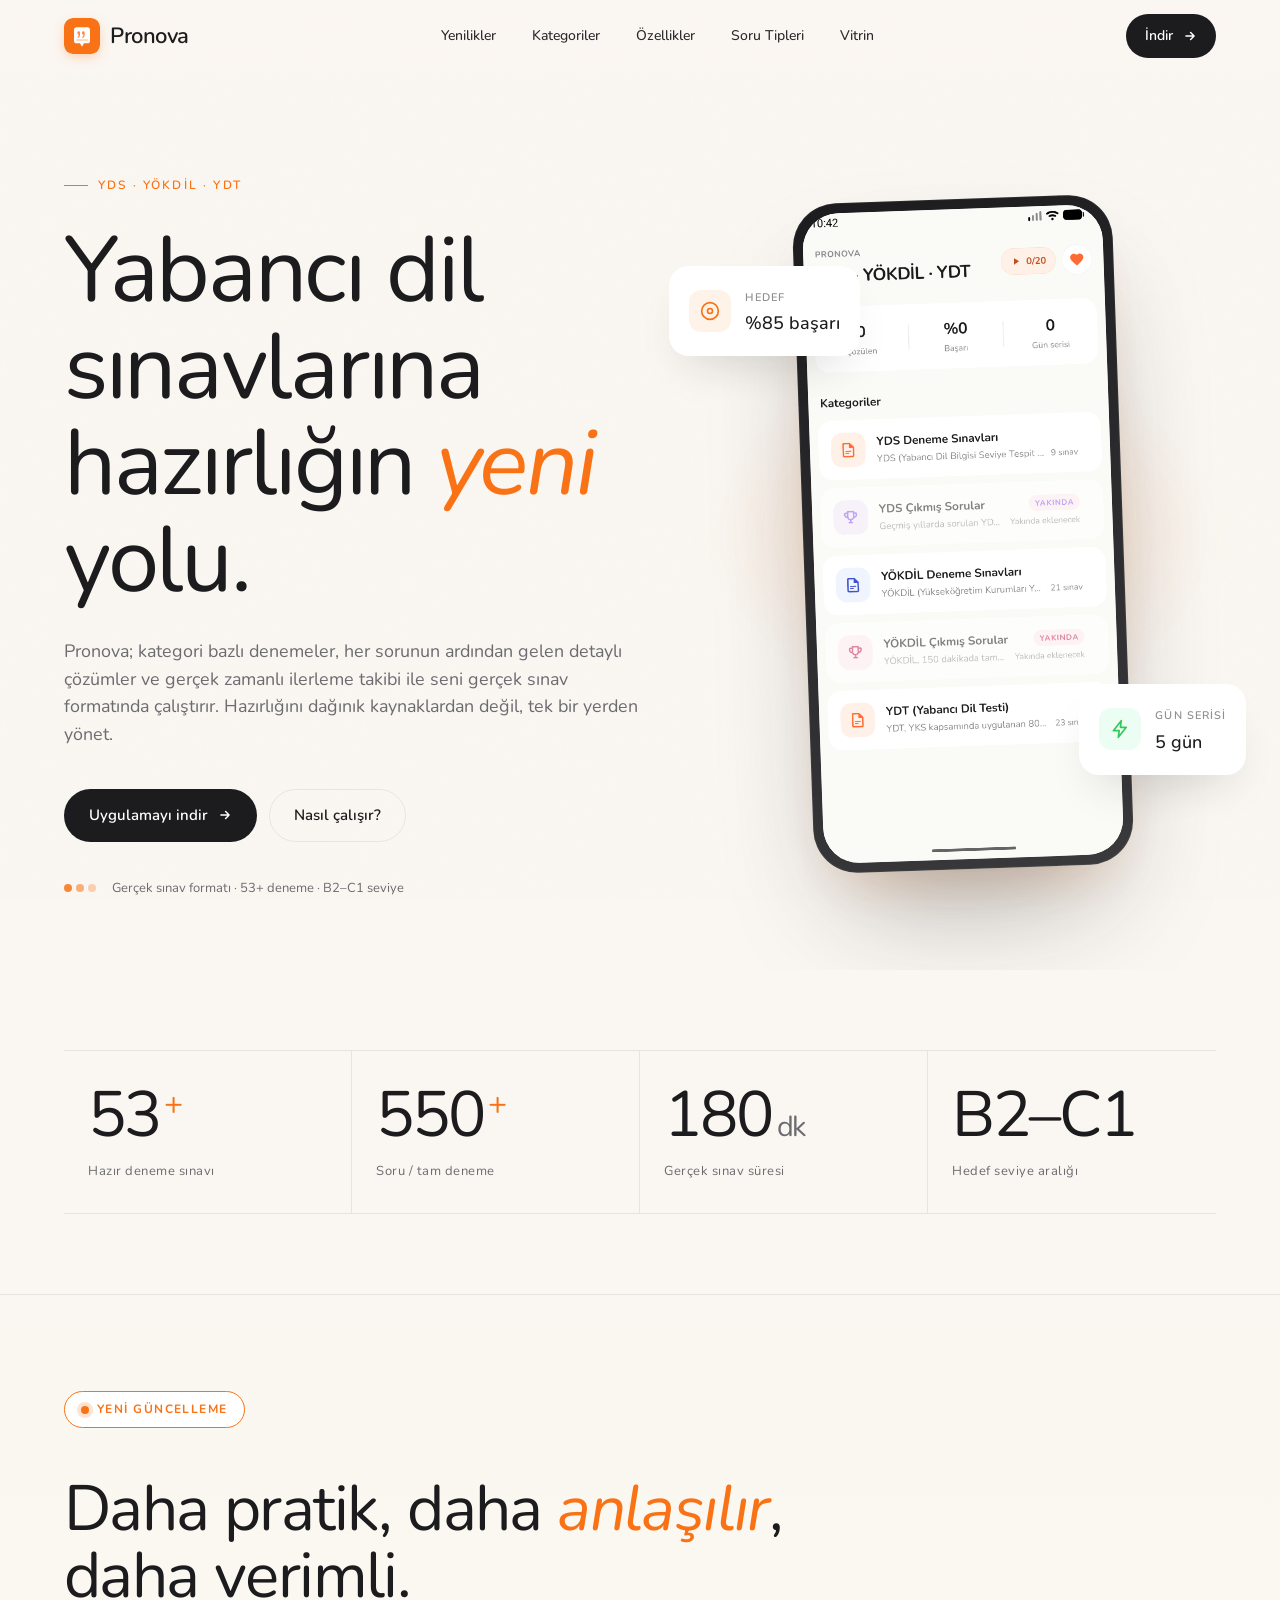
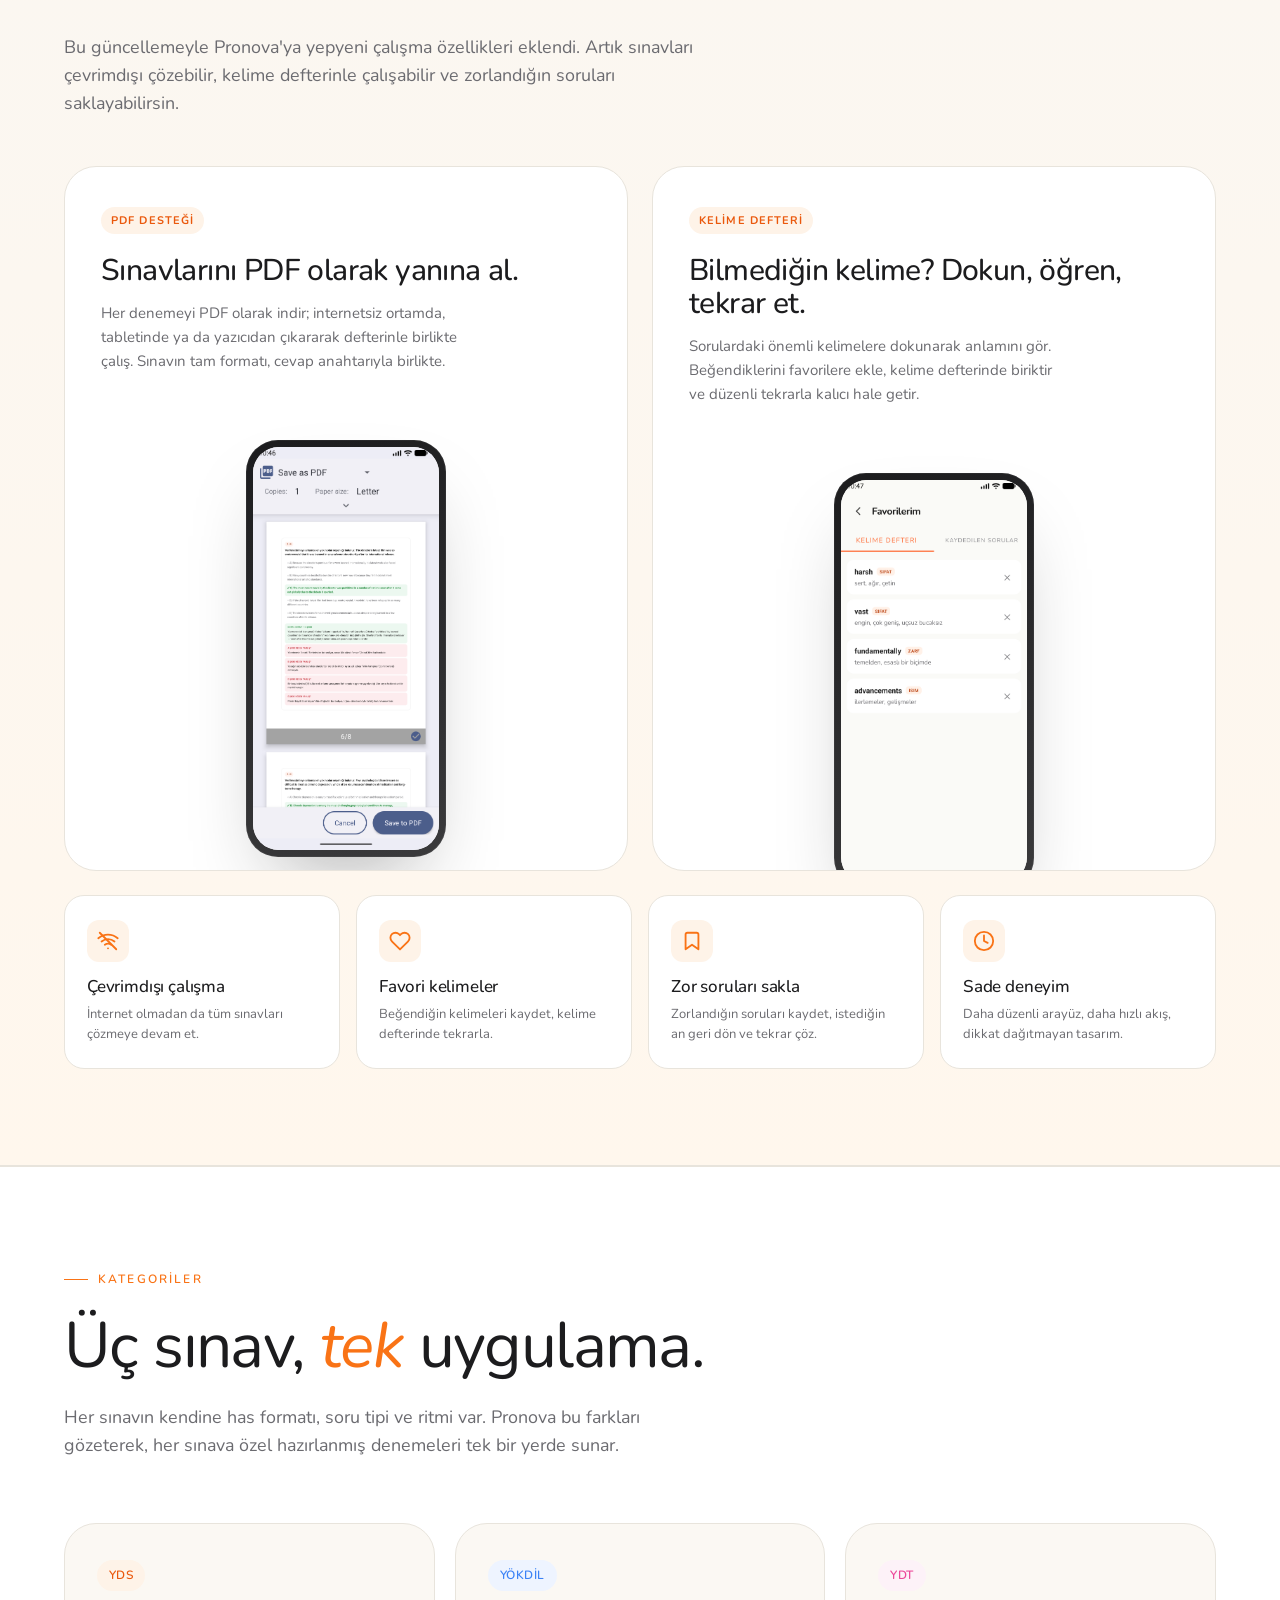
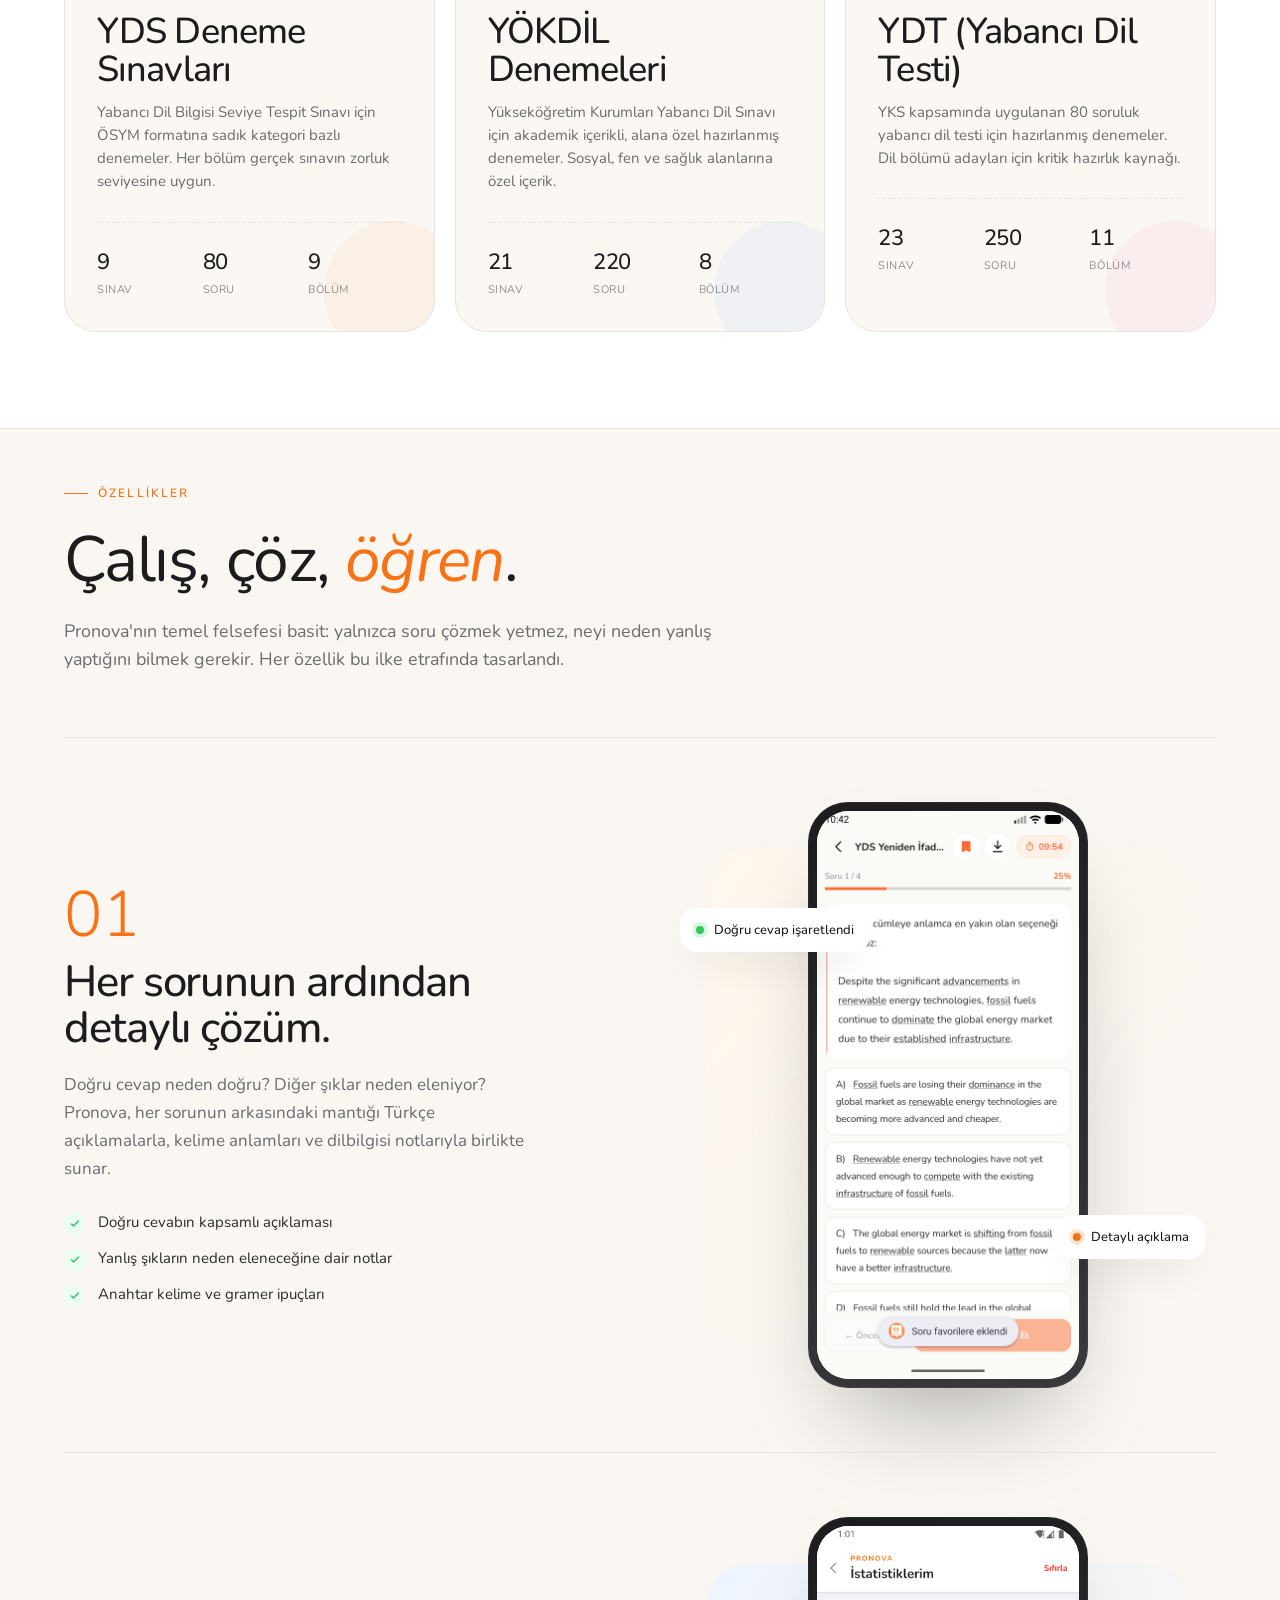
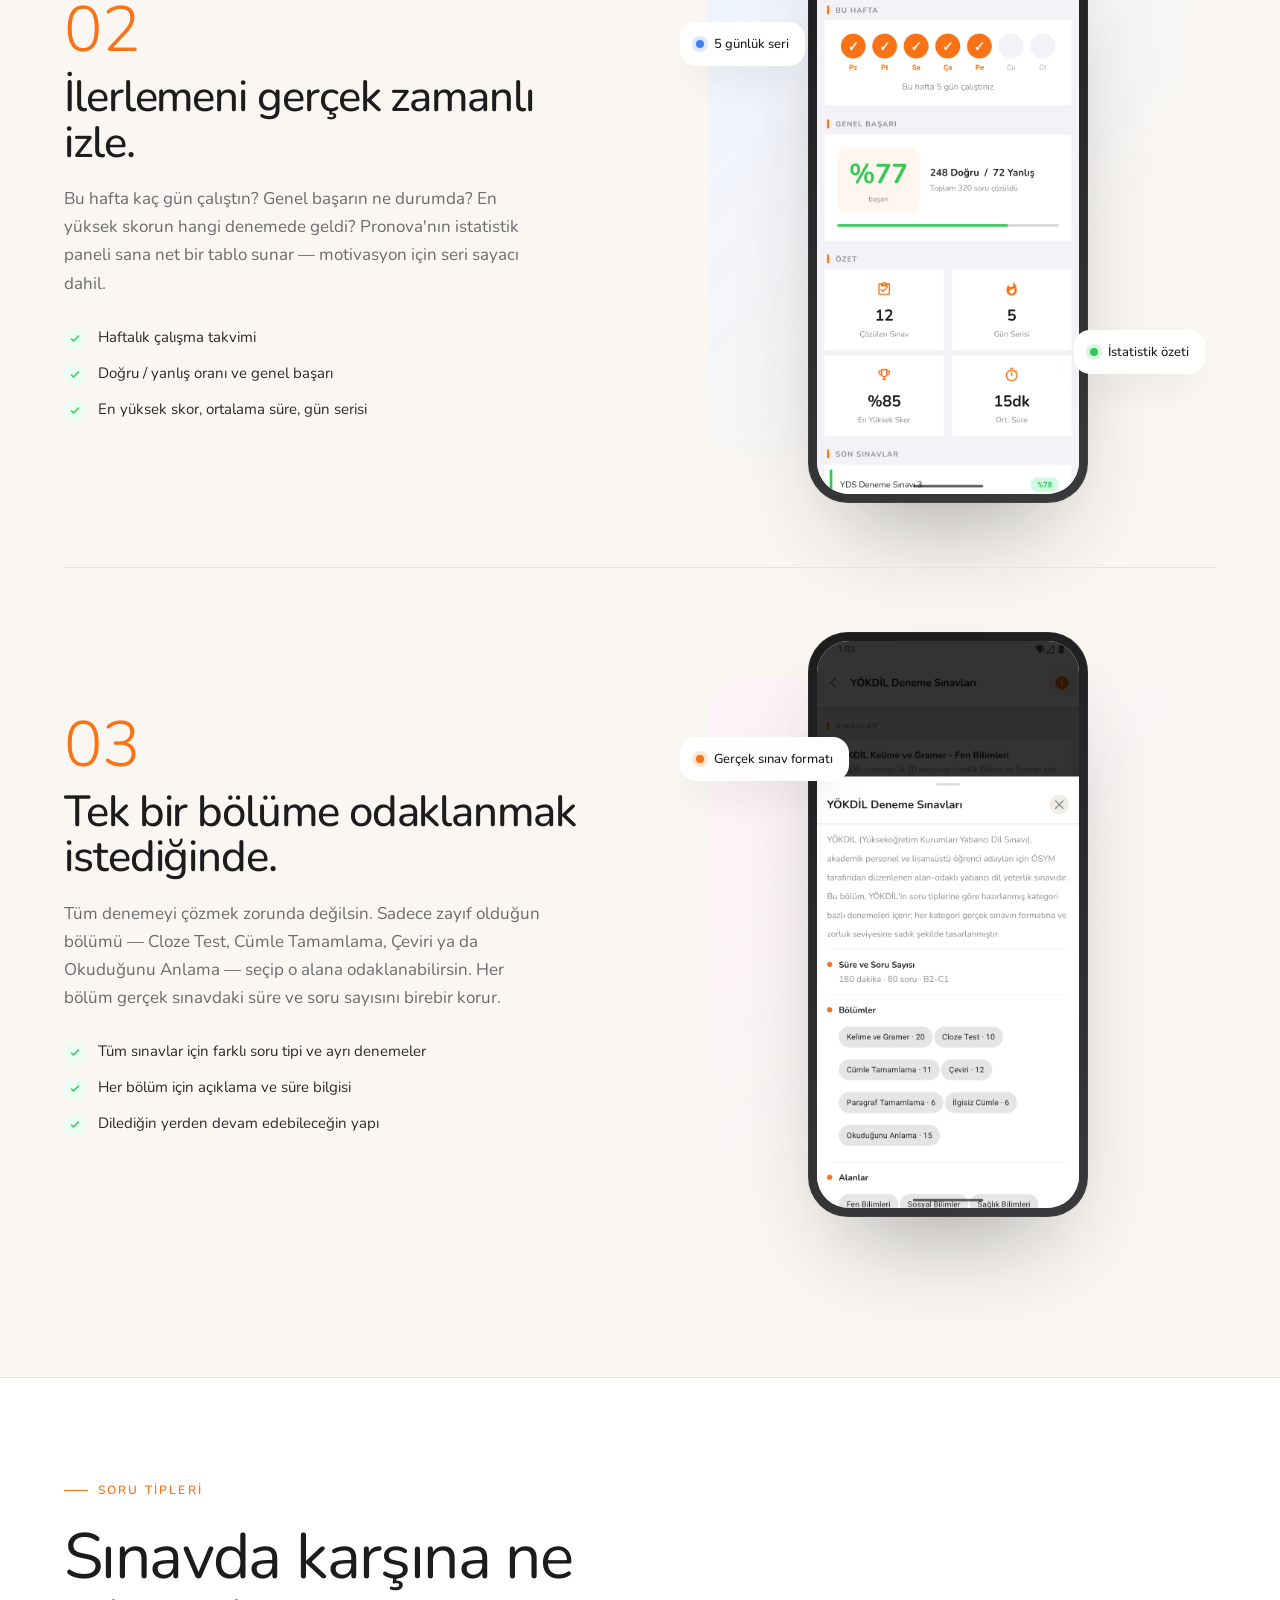
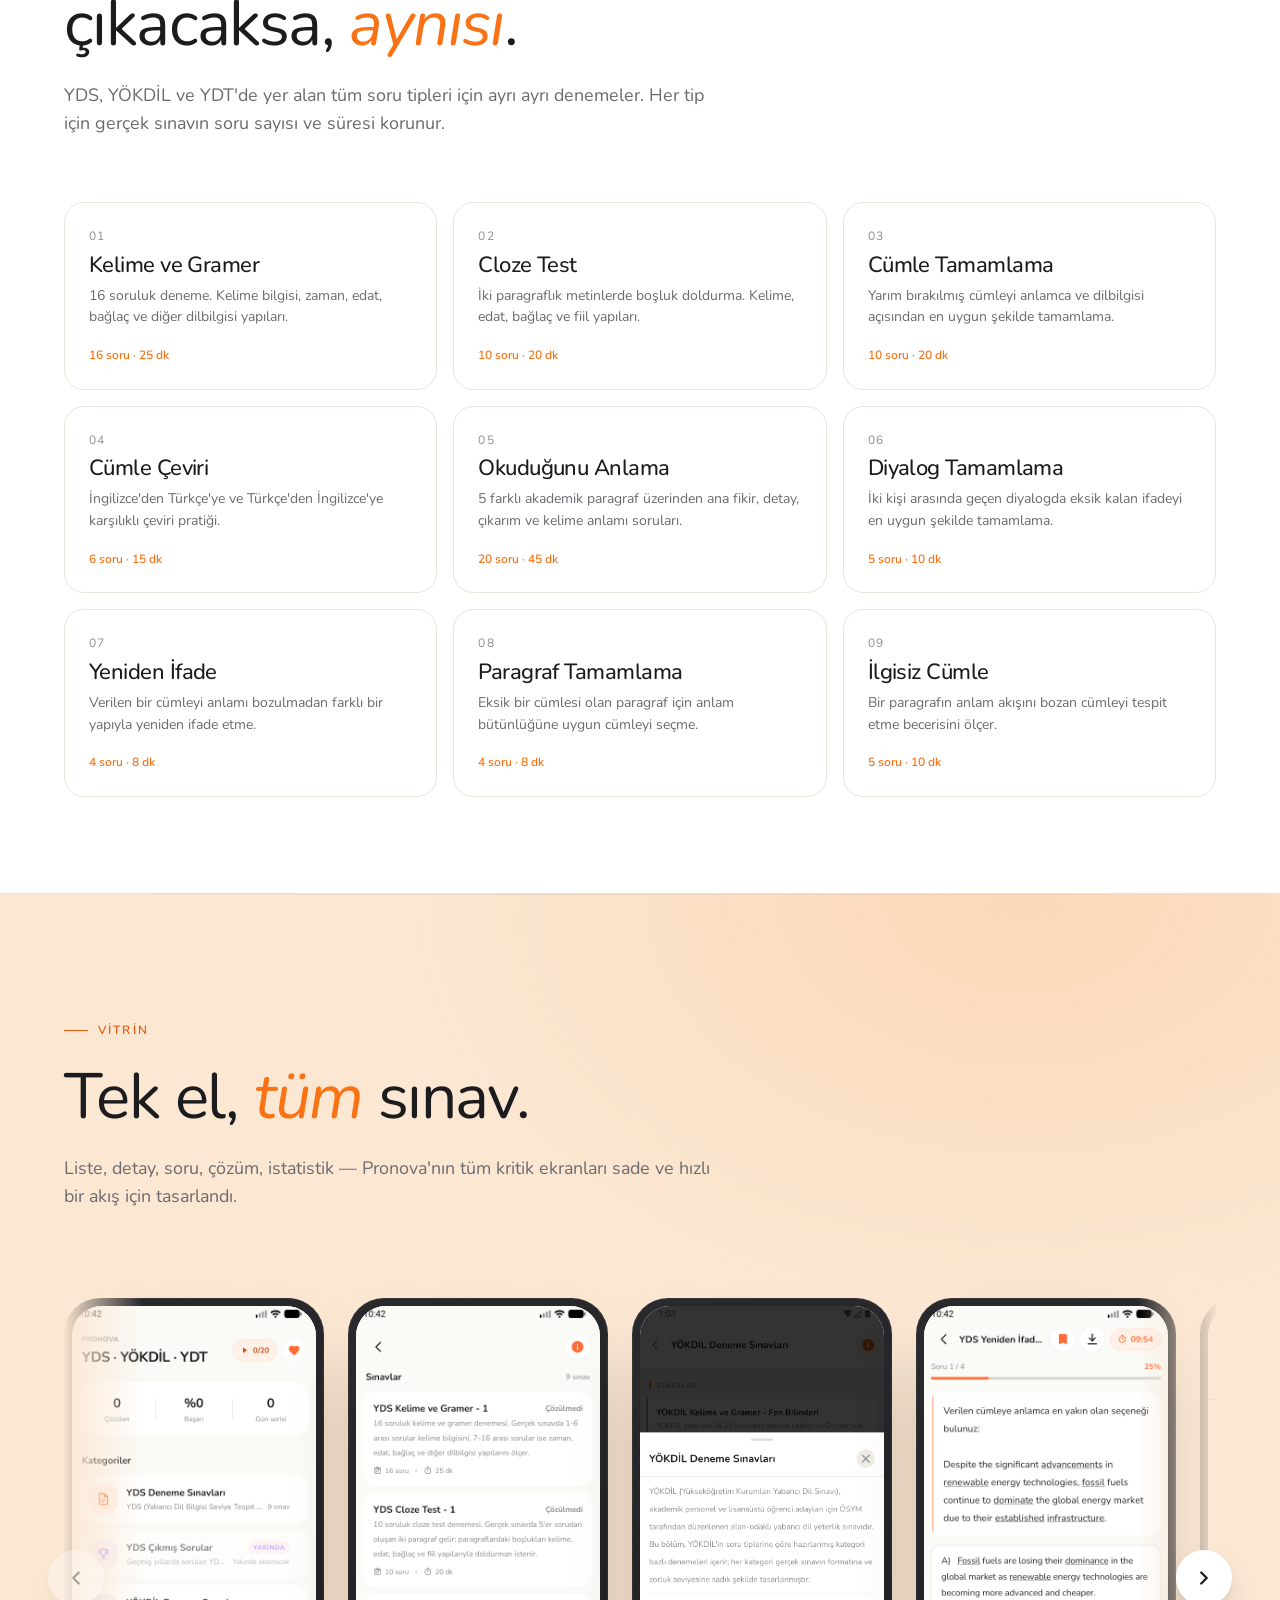
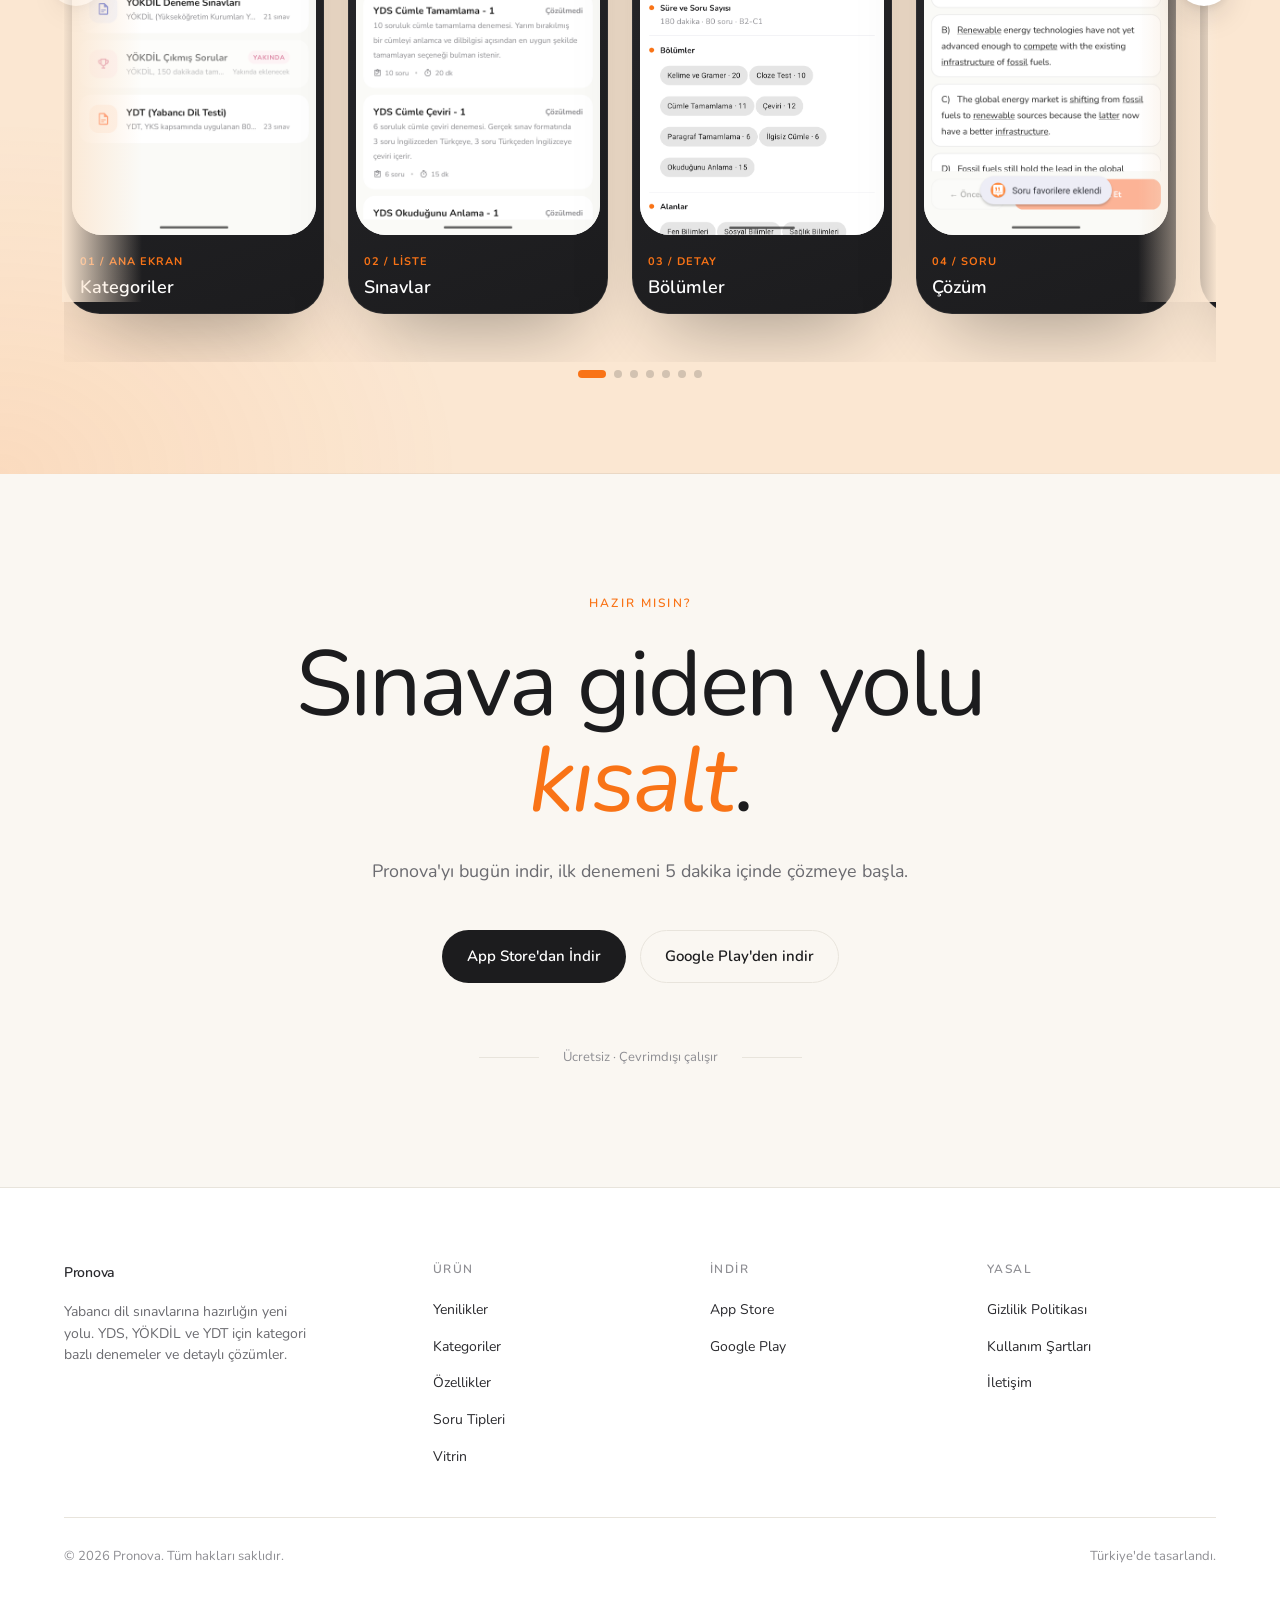
==== index.html @ 8aaeb103 "Update index.html" ====
<!DOCTYPE html>
<html lang="tr">
<head>
  <meta charset="UTF-8" />
  <meta name="viewport" content="width=device-width, initial-scale=1.0" />
  <title>Pronova — YDS, YÖKDİL ve YDT için yeni nesil hazırlık</title>
  <meta name="description" content="YDS, YÖKDİL ve YDT için kategori bazlı denemeler, detaylı çözümler ve gerçek zamanlı ilerleme takibi. Yabancı dil sınavlarında zirveye taşıyan yol arkadaşın." />
  <meta name="theme-color" content="#F97316" />

  <link rel="preconnect" href="https://fonts.googleapis.com" />
  <link rel="preconnect" href="https://fonts.gstatic.com" crossorigin />
  <link href="https://fonts.googleapis.com/css2?family=Nunito:wght@400;500;600;700;800;900&display=swap" rel="stylesheet"/>

  <style>
    :root {
      --primary: #F97316;
      --primary-dark: #EA580C;
      --primary-light: #FB923C;
      --accent-light: #FFF7ED;
      --accent-soft: #FEF3E8;

      --bg: #FAF7F2;
      --bg-2: #F2F2F7;
      --surface: #FFFFFF;
      --surface-soft: #FBF8F3;
      --ink: #1C1C1E;
      --ink-2: #2A2A2E;
      --muted: #6B6B70;
      --muted-2: #8E8E93;
      --hairline: #E8E4DC;

      --success: #34C759;
      --success-soft: #ECFDF3;
      --blue: #3B82F6;
      --blue-soft: #EEF4FF;
      --pink: #EC4899;
      --pink-soft: #FDF2F8;
      --purple: #8B5CF6;

      /* Showcase section warm peach */
      --showcase-bg: #FBE7D2;
      --showcase-bg-2: #F8D9B8;

      --font-display: 'Nunito', serif;
      --font-body: 'Nunito', system-ui, -apple-system, sans-serif;
      --font-mono: 'Nunito', ui-monospace, monospace;

      --max: 1200px;
      --radius-sm: 12px;
      --radius: 20px;
      --radius-lg: 32px;
      --radius-xl: 44px;
    }

    *, *::before, *::after { box-sizing: border-box; }

    html { scroll-behavior: smooth; -webkit-font-smoothing: antialiased; -moz-osx-font-smoothing: grayscale; }

    body {
      margin: 0;
      font-family: var(--font-body);
      color: var(--ink);
      background: var(--bg);
      font-size: 16px;
      line-height: 1.55;
      overflow-x: hidden;
    }

    body::before {
      content: "";
      position: fixed; inset: 0;
      pointer-events: none;
      z-index: 1;
      opacity: 0.4;
      mix-blend-mode: multiply;
      background-image: url("data:image/svg+xml;utf8,<svg xmlns='http://www.w3.org/2000/svg' width='180' height='180'><filter id='n'><feTurbulence type='fractalNoise' baseFrequency='0.9' numOctaves='2' stitchTiles='stitch'/><feColorMatrix values='0 0 0 0 0.6  0 0 0 0 0.55  0 0 0 0 0.5  0 0 0 0.06 0'/></filter><rect width='100%' height='100%' filter='url(%23n)'/></svg>");
    }

    img { max-width: 100%; display: block; }
    a { color: inherit; text-decoration: none; }
    button { font: inherit; cursor: pointer; border: none; background: none; }

    .container {
      width: 100%;
      max-width: var(--max);
      margin: 0 auto;
      padding: 0 24px;
      position: relative;
      z-index: 2;
    }

    h1, h2, h3, h4 {
      font-family: var(--font-display);
      font-weight: 500;
      letter-spacing: -0.025em;
      line-height: 1.05;
      margin: 0;
      color: var(--ink);
      font-variation-settings: "opsz" 144, "SOFT" 50;
    }
    .display-1 {
      font-size: clamp(44px, 7.2vw, 96px);
      font-weight: 400;
    }
    .display-2 {
      font-size: clamp(36px, 5vw, 64px);
      font-weight: 400;
    }
    .display-3 {
      font-size: clamp(28px, 3.4vw, 44px);
      font-weight: 500;
    }
    .italic { font-style: italic; font-weight: 400; }
    .ink-orange { color: var(--primary); }

    .eyebrow {
      font-family: var(--font-body);
      font-size: 12px;
      font-weight: 600;
      letter-spacing: 0.18em;
      text-transform: uppercase;
      color: var(--primary);
      display: inline-flex;
      align-items: center;
      gap: 10px;
    }
    .eyebrow::before {
      content: "";
      width: 24px; height: 1px;
      background: currentColor;
    }
    .eyebrow.no-line::before { display: none; }

    .lead {
      font-size: clamp(17px, 1.4vw, 20px);
      color: var(--muted);
      line-height: 1.55;
      max-width: 60ch;
    }

    .btn {
      display: inline-flex;
      align-items: center;
      gap: 10px;
      padding: 14px 24px;
      border-radius: 999px;
      font-weight: 600;
      font-size: 15px;
      transition: all 0.25s ease;
      border: 1px solid transparent;
      white-space: nowrap;
    }
    .btn-primary {
      background: var(--ink);
      color: #fff;
    }
    .btn-primary:hover {
      background: var(--primary);
      transform: translateY(-2px);
      box-shadow: 0 12px 28px -10px rgba(249,115,22,0.55);
    }
    .btn-secondary {
      background: transparent;
      color: var(--ink);
      border-color: var(--hairline);
    }
    .btn-secondary:hover {
      background: var(--surface);
      border-color: var(--ink);
    }
    .btn-arrow {
      transition: transform 0.25s ease;
    }
    .btn:hover .btn-arrow { transform: translateX(4px); }

    .nav {
      position: sticky;
      top: 0;
      z-index: 50;
      backdrop-filter: saturate(180%) blur(14px);
      -webkit-backdrop-filter: saturate(180%) blur(14px);
      background: rgba(250, 247, 242, 0.78);
      border-bottom: 1px solid transparent;
      transition: border-color 0.3s ease, background 0.3s ease;
    }
    .nav.scrolled {
      border-bottom-color: var(--hairline);
      background: rgba(250, 247, 242, 0.92);
    }
    .nav-inner {
      display: flex;
      align-items: center;
      justify-content: space-between;
      height: 72px;
    }
    .logo {
      display: inline-flex;
      align-items: center;
      gap: 10px;
      font-family: var(--font-display);
      font-weight: 600;
      font-size: 22px;
      letter-spacing: -0.02em;
    }
    .logo-mark {
      width: 36px; height: 36px;
      flex-shrink: 0;
      border-radius: 9px;
      overflow: hidden;
      box-shadow: 0 4px 12px -2px rgba(249,115,22,0.35);
    }
    .logo-mark svg { width: 100%; height: 100%; display: block; }
    .nav-links {
      display: flex; gap: 36px;
      font-size: 14px; font-weight: 500;
      color: var(--ink-2);
    }
    .nav-links a { transition: color 0.2s; }
    .nav-links a:hover { color: var(--primary); }
    .nav-cta { display: flex; gap: 10px; }
    .nav-cta .btn { padding: 10px 18px; font-size: 14px; }

    @media (max-width: 820px) {
      .nav-links { display: none; }
    }

    .hero {
      padding: 96px 0 72px;
      position: relative;
      overflow: hidden;
    }
    .hero-grid {
      display: grid;
      grid-template-columns: 1.15fr 1fr;
      gap: 64px;
      align-items: center;
    }
    .hero-copy h1 {
      margin-top: 28px;
    }
    .hero-copy .lead {
      margin-top: 28px;
    }
    .hero-actions {
      margin-top: 40px;
      display: flex; flex-wrap: wrap;
      gap: 12px;
    }
    .hero-meta {
      margin-top: 36px;
      display: flex; align-items: center; gap: 16px;
      font-size: 13px; color: var(--muted);
    }
    .dots {
      display: inline-flex; gap: 4px;
    }
    .dot { width: 8px; height: 8px; border-radius: 50%; background: var(--primary); opacity: 0.85; }
    .dot:nth-child(2) { opacity: 0.55; }
    .dot:nth-child(3) { opacity: 0.3; }

    .phone-stage {
      position: relative;
      display: grid; place-items: center;
      min-height: 640px;
    }
    .phone-stage::before {
      content: "";
      position: absolute;
      inset: 10% -10% 10% -10%;
      background: radial-gradient(60% 50% at 50% 50%, rgba(249,115,22,0.18), transparent 70%);
      filter: blur(20px);
      z-index: 0;
    }
    .phone {
      position: relative;
      width: 320px;
      border-radius: 44px;
      padding: 10px;
      background: linear-gradient(160deg, #1c1c1e, #3a3a3c);
      box-shadow:
        0 60px 120px -40px rgba(28,28,30,0.4),
        0 30px 60px -30px rgba(249,115,22,0.25),
        inset 0 0 0 1px rgba(255,255,255,0.05);
      z-index: 1;
      transform: rotate(-2deg);
      transition: transform 0.6s cubic-bezier(0.2, 0.8, 0.2, 1);
    }
    .phone:hover { transform: rotate(0deg) translateY(-6px); }
    .phone-screen {
      border-radius: 36px;
      overflow: hidden;
      background: var(--surface);
      aspect-ratio: 9 / 19.5;
    }
    .phone-screen img {
      width: 100%;
      height: 100%;
      object-fit: cover;
      object-position: top;
    }

    .float-card {
      position: absolute;
      background: var(--surface);
      border-radius: var(--radius);
      padding: 18px 20px;
      box-shadow: 0 24px 48px -20px rgba(28,28,30,0.18);
      z-index: 2;
      display: flex; align-items: center; gap: 14px;
      animation: floaty 6s ease-in-out infinite;
    }
    @keyframes floaty {
      0%, 100% { transform: translateY(0); }
      50% { transform: translateY(-8px); }
    }
    .float-card.fc-1 {
      top: 10%; left: -8%;
      animation-delay: 0s;
    }
    .float-card.fc-2 {
      bottom: 14%; right: -6%;
      animation-delay: 1.5s;
    }
    .fc-icon {
      width: 42px; height: 42px;
      border-radius: 12px;
      display: grid; place-items: center;
      flex-shrink: 0;
    }
    .fc-icon.orange { background: var(--accent-soft); color: var(--primary); }
    .fc-icon.green { background: var(--success-soft); color: var(--success); }
    .fc-icon svg { width: 20px; height: 20px; }
    .fc-text small {
      font-size: 11px;
      letter-spacing: 0.1em;
      text-transform: uppercase;
      color: var(--muted-2);
      font-weight: 600;
    }
    .fc-text strong {
      display: block;
      font-family: var(--font-display);
      font-weight: 500;
      font-size: 18px;
      margin-top: 2px;
    }

    @media (max-width: 880px) {
      .hero { padding: 64px 0 48px; }
      .hero-grid {
        grid-template-columns: 1fr;
        gap: 48px;
      }
      .phone-stage { min-height: 560px; }
      .phone { width: 280px; }
      .float-card.fc-1 { left: -4%; }
      .float-card.fc-2 { right: -4%; }
    }

    .strip {
      background: var(--ink);
      color: #fff;
      padding: 22px 0;
      overflow: hidden;
      position: relative;
      z-index: 2;
    }
    .strip-track {
      display: flex;
      gap: 56px;
      width: max-content;
      animation: marquee 38s linear infinite;
      font-family: var(--font-display);
      font-size: 28px;
      font-weight: 400;
      letter-spacing: -0.02em;
    }
    .strip-track span { display: inline-flex; align-items: center; gap: 56px; }
    .strip-track .sep {
      width: 8px; height: 8px;
      border-radius: 50%;
      background: var(--primary);
      display: inline-block;
    }
    .strip-track em { color: var(--primary); font-style: italic; }
    @keyframes marquee {
      from { transform: translateX(0); }
      to   { transform: translateX(-50%); }
    }

    .stats {
      padding: 80px 0;
    }
    .stats-grid {
      display: grid;
      grid-template-columns: repeat(4, 1fr);
      gap: 0;
      border-top: 1px solid var(--hairline);
      border-bottom: 1px solid var(--hairline);
    }
    .stat {
      padding: 32px 24px;
      border-right: 1px solid var(--hairline);
    }
    .stat:last-child { border-right: none; }
    .stat-value {
      font-family: var(--font-display);
      font-size: clamp(40px, 5vw, 64px);
      font-weight: 400;
      line-height: 1;
      letter-spacing: -0.03em;
    }
    .stat-value sup { font-size: 0.5em; color: var(--primary); top: -0.7em; margin-left: 4px; }
    .stat-label {
      margin-top: 14px;
      font-size: 13px;
      color: var(--muted);
      letter-spacing: 0.04em;
    }
    @media (max-width: 720px) {
      .stats-grid { grid-template-columns: repeat(2, 1fr); }
      .stat:nth-child(2) { border-right: none; }
      .stat:nth-child(1), .stat:nth-child(2) { border-bottom: 1px solid var(--hairline); }
    }

    .section {
      padding: 96px 0;
      position: relative;
      z-index: 2;
    }
    .section-head {
      max-width: 760px;
      margin-bottom: 64px;
    }
    .section-head h2 {
      margin-top: 24px;
    }
    .section-head .lead {
      margin-top: 24px;
    }

    .cats {
      background: var(--surface);
      border-top: 1px solid var(--hairline);
      border-bottom: 1px solid var(--hairline);
    }
    .cat-grid {
      display: grid;
      grid-template-columns: repeat(3, 1fr);
      gap: 20px;
    }
    .cat {
      position: relative;
      background: var(--surface-soft);
      border: 1px solid var(--hairline);
      border-radius: var(--radius-lg);
      padding: 36px 32px 32px;
      overflow: hidden;
      transition: transform 0.3s ease, box-shadow 0.3s ease;
    }
    .cat:hover {
      transform: translateY(-4px);
      box-shadow: 0 30px 60px -30px rgba(28,28,30,0.18);
    }
    .cat-tag {
      display: inline-flex; align-items: center; gap: 8px;
      font-size: 12px; font-weight: 600;
      padding: 6px 12px;
      border-radius: 999px;
      letter-spacing: 0.04em;
    }
    .cat-tag.orange { background: var(--accent-soft); color: var(--primary-dark); }
    .cat-tag.blue { background: var(--blue-soft); color: var(--blue); }
    .cat-tag.pink { background: var(--pink-soft); color: var(--pink); }

    .cat h3 {
      margin-top: 22px;
      font-size: 36px;
      font-weight: 500;
      letter-spacing: -0.025em;
    }
    .cat p {
      margin-top: 12px;
      color: var(--muted);
      font-size: 15px;
      line-height: 1.55;
    }
    .cat-stats {
      margin-top: 28px;
      padding-top: 22px;
      border-top: 1px dashed var(--hairline);
      display: grid;
      grid-template-columns: 1fr 1fr 1fr;
      gap: 12px;
    }
    .cat-stats div { font-size: 13px; }
    .cat-stats strong {
      font-family: var(--font-display);
      font-weight: 500;
      font-size: 22px;
      display: block;
      letter-spacing: -0.02em;
    }
    .cat-stats span { color: var(--muted-2); font-size: 11px; letter-spacing: 0.05em; text-transform: uppercase; }

    .cat-art {
      position: absolute;
      bottom: -30px; right: -30px;
      width: 140px; height: 140px;
      border-radius: 50%;
      opacity: 0.06;
    }
    .cat:nth-child(1) .cat-art { background: var(--primary); }
    .cat:nth-child(2) .cat-art { background: var(--blue); }
    .cat:nth-child(3) .cat-art { background: var(--pink); }

    @media (max-width: 880px) {
      .cat-grid { grid-template-columns: 1fr; }
    }

    .feature {
      display: grid;
      grid-template-columns: 1fr 1fr;
      gap: 80px;
      align-items: center;
      padding: 64px 0;
      border-top: 1px solid var(--hairline);
    }
    .feature.reverse .feature-visual { order: 2; }
    .feature.reverse .feature-text { order: 1; }
    .feature-text .feature-num {
      font-family: var(--font-display);
      font-size: 64px;
      font-weight: 300;
      color: var(--primary);
      line-height: 1;
      font-feature-settings: "tnum";
    }
    .feature-text h3 {
      margin-top: 12px;
      font-size: clamp(30px, 3.4vw, 44px);
      font-weight: 500;
    }
    .feature-text p {
      margin-top: 20px;
      color: var(--muted);
      font-size: 17px;
      line-height: 1.65;
      max-width: 48ch;
    }
    .feature-list {
      list-style: none;
      padding: 0;
      margin: 28px 0 0;
      display: grid;
      gap: 12px;
    }
    .feature-list li {
      display: flex; align-items: flex-start; gap: 12px;
      font-size: 15px;
      color: var(--ink-2);
    }
    .feature-list .check {
      flex-shrink: 0;
      width: 22px; height: 22px;
      border-radius: 50%;
      background: var(--success-soft);
      color: var(--success);
      display: grid; place-items: center;
      margin-top: 2px;
    }
    .feature-list .check svg { width: 12px; height: 12px; }

    .feature-visual {
      position: relative;
      display: grid; place-items: center;
      min-height: 580px;
    }
    .feature-visual::before {
      content: "";
      position: absolute;
      inset: 8% 5% 8% 5%;
      border-radius: 40px;
      background: linear-gradient(135deg, var(--accent-light), transparent 70%);
      z-index: 0;
    }
    .feature-visual.tinted-blue::before {
      background: linear-gradient(135deg, var(--blue-soft), transparent 70%);
    }
    .feature-visual.tinted-pink::before {
      background: linear-gradient(135deg, var(--pink-soft), transparent 70%);
    }

    .phone-sm {
      position: relative;
      z-index: 1;
      width: 280px;
      border-radius: 40px;
      padding: 9px;
      background: linear-gradient(160deg, #1c1c1e, #3a3a3c);
      box-shadow:
        0 50px 100px -40px rgba(28,28,30,0.4),
        inset 0 0 0 1px rgba(255,255,255,0.05);
    }
    .phone-sm .phone-screen {
      border-radius: 32px;
      aspect-ratio: 9 / 19.5;
    }

    .anno {
      position: absolute;
      z-index: 3;
      background: var(--surface);
      padding: 12px 16px;
      border-radius: 16px;
      font-size: 13px;
      font-weight: 500;
      color: var(--ink);
      box-shadow: 0 18px 40px -16px rgba(28,28,30,0.2);
      display: inline-flex; align-items: center; gap: 10px;
    }
    .anno-dot {
      width: 8px; height: 8px; border-radius: 50%;
      background: var(--primary);
      box-shadow: 0 0 0 4px rgba(249,115,22,0.18);
    }
    .anno-dot.green { background: var(--success); box-shadow: 0 0 0 4px rgba(52,199,89,0.18); }
    .anno-dot.blue { background: var(--blue); box-shadow: 0 0 0 4px rgba(59,130,246,0.18); }

    .feature-visual .anno-1 { top: 18%; left: 0; }
    .feature-visual .anno-2 { bottom: 22%; right: 2%; }

    @media (max-width: 880px) {
      .feature {
        grid-template-columns: 1fr;
        gap: 48px;
        padding: 48px 0;
      }
      .feature.reverse .feature-visual { order: -1; }
      .feature.reverse .feature-text { order: 2; }
      .feature-visual { min-height: 520px; }
      .phone-sm { width: 240px; }
    }

    .qtypes-grid {
      display: grid;
      grid-template-columns: repeat(3, 1fr);
      gap: 16px;
    }
    .qtype {
      background: var(--surface);
      border: 1px solid var(--hairline);
      border-radius: var(--radius);
      padding: 24px;
      transition: all 0.25s ease;
      position: relative;
    }
    .qtype:hover {
      border-color: var(--primary);
      transform: translateY(-3px);
      box-shadow: 0 18px 40px -20px rgba(249,115,22,0.25);
    }
    .qtype-num {
      font-family: var(--font-mono);
      font-size: 12px;
      color: var(--muted-2);
      letter-spacing: 0.1em;
    }
    .qtype h4 {
      margin-top: 8px;
      font-family: var(--font-display);
      font-weight: 500;
      font-size: 22px;
    }
    .qtype p {
      margin: 8px 0 0;
      color: var(--muted);
      font-size: 14px;
      line-height: 1.55;
    }
    .qtype-meta {
      margin-top: 18px;
      display: flex; align-items: center; gap: 8px;
      font-size: 12px;
      font-weight: 600;
      color: var(--primary);
    }
    @media (max-width: 880px) {
      .qtypes-grid { grid-template-columns: 1fr 1fr; }
    }
    @media (max-width: 560px) {
      .qtypes-grid { grid-template-columns: 1fr; }
    }

    /* ====================================
       WHAT'S NEW SECTION
       ==================================== */
    .whats-new {
      background: linear-gradient(180deg, var(--bg) 0%, var(--accent-light) 100%);
      border-top: 1px solid var(--hairline);
      border-bottom: 1px solid var(--hairline);
      padding: 96px 0;
      position: relative;
      overflow: hidden;
      z-index: 2;
    }
    .whats-new-badge {
      display: inline-flex;
      align-items: center;
      gap: 8px;
      padding: 8px 16px;
      background: var(--surface);
      border: 1px solid var(--primary);
      border-radius: 999px;
      font-size: 12px;
      font-weight: 700;
      letter-spacing: 0.12em;
      text-transform: uppercase;
      color: var(--primary);
      margin-bottom: 24px;
    }
    .whats-new-badge::before {
      content: "";
      width: 8px; height: 8px;
      background: var(--primary);
      border-radius: 50%;
      box-shadow: 0 0 0 4px rgba(249,115,22,0.2);
      animation: pulse 2s ease-in-out infinite;
    }
    @keyframes pulse {
      0%, 100% { transform: scale(1); opacity: 1; }
      50% { transform: scale(1.15); opacity: 0.7; }
    }

    .highlight-grid {
      display: grid;
      grid-template-columns: 1fr 1fr;
      gap: 24px;
      margin-top: 32px;
    }
    .highlight-card {
      background: var(--surface);
      border: 1px solid var(--hairline);
      border-radius: var(--radius-lg);
      padding: 40px 36px 0;
      overflow: hidden;
      position: relative;
      display: flex;
      flex-direction: column;
      min-height: 500px;
      transition: transform 0.3s ease, box-shadow 0.3s ease;
    }
    .highlight-card:hover {
      transform: translateY(-4px);
      box-shadow: 0 30px 60px -30px rgba(28,28,30,0.2);
    }
    .highlight-card .hl-tag {
      display: inline-flex;
      align-items: center;
      gap: 6px;
      font-size: 11px;
      font-weight: 700;
      letter-spacing: 0.1em;
      text-transform: uppercase;
      padding: 5px 10px;
      border-radius: 999px;
      background: var(--accent-soft);
      color: var(--primary-dark);
      align-self: flex-start;
    }
    .highlight-card h3 {
      margin-top: 20px;
      font-family: var(--font-display);
      font-size: 30px;
      font-weight: 500;
      letter-spacing: -0.02em;
      line-height: 1.1;
    }
    .highlight-card p {
      margin-top: 14px;
      color: var(--muted);
      font-size: 15px;
      line-height: 1.6;
      max-width: 42ch;
    }
    .highlight-card .hl-image {
      margin-top: 32px;
      margin-left: auto;
      margin-right: auto;
      width: 200px;
      border-radius: 32px;
      padding: 7px;
      background: linear-gradient(160deg, #1c1c1e, #3a3a3c);
      box-shadow:
        0 40px 80px -30px rgba(28,28,30,0.35),
        inset 0 0 0 1px rgba(255,255,255,0.05);
      position: relative;
      transform: translateY(20px);
      transition: transform 0.5s ease;
    }
    .highlight-card:hover .hl-image { transform: translateY(10px); }
    .highlight-card .hl-image .phone-screen {
      border-radius: 26px;
      aspect-ratio: 9 / 19.5;
    }

    .mini-features {
      display: grid;
      grid-template-columns: repeat(4, 1fr);
      gap: 16px;
      margin-top: 24px;
    }
    .mini-feature {
      background: var(--surface);
      border: 1px solid var(--hairline);
      border-radius: var(--radius);
      padding: 24px 22px;
      transition: all 0.25s ease;
    }
    .mini-feature:hover {
      border-color: var(--primary);
      transform: translateY(-3px);
      box-shadow: 0 18px 40px -20px rgba(249,115,22,0.2);
    }
    .mini-feature .mf-icon {
      width: 42px; height: 42px;
      border-radius: 12px;
      background: var(--accent-soft);
      color: var(--primary);
      display: grid; place-items: center;
      margin-bottom: 16px;
    }
    .mini-feature .mf-icon svg { width: 22px; height: 22px; }
    .mini-feature h4 {
      font-family: var(--font-display);
      font-weight: 500;
      font-size: 17px;
      letter-spacing: -0.01em;
    }
    .mini-feature p {
      margin: 8px 0 0;
      font-size: 13px;
      color: var(--muted);
      line-height: 1.55;
    }

    @media (max-width: 880px) {
      .highlight-grid { grid-template-columns: 1fr; }
      .mini-features { grid-template-columns: 1fr 1fr; }
      .highlight-card { min-height: auto; padding: 32px 28px 0; }
      .highlight-card .hl-image { width: 180px; }
    }
    @media (max-width: 480px) {
      .mini-features { grid-template-columns: 1fr; }
    }

    /* ====================================
       SHOWCASE CAROUSEL — warm peach theme
       ==================================== */
    .showcase {
      background:
        radial-gradient(80% 60% at 80% 0%, rgba(251,146,60,0.18), transparent 60%),
        radial-gradient(60% 50% at 0% 100%, rgba(249,115,22,0.10), transparent 60%),
        var(--showcase-bg);
      color: var(--ink);
      padding: 120px 0 96px;
      position: relative;
      overflow: hidden;
    }
    /* Decorative top + bottom edge */
    .showcase::before, .showcase::after {
      content: "";
      position: absolute;
      left: 0; right: 0;
      height: 1px;
      background: linear-gradient(90deg, transparent, rgba(28,28,30,0.08), transparent);
    }
    .showcase::before { top: 0; }
    .showcase::after { bottom: 0; }

    .showcase .eyebrow { color: var(--primary-dark); }
    .showcase h2 { color: var(--ink); max-width: 800px; }
    .showcase .lead { color: var(--muted); }

    .showcase-carousel {
      margin-top: 64px;
      position: relative;
    }

    /* Edge fade for visual polish */
    .showcase-carousel::before,
    .showcase-carousel::after {
      content: "";
      position: absolute;
      top: 0; bottom: 60px;
      width: 80px;
      pointer-events: none;
      z-index: 5;
    }
    .showcase-carousel::before {
      left: -2px;
      background: linear-gradient(90deg, var(--showcase-bg), transparent);
    }
    .showcase-carousel::after {
      right: -2px;
      background: linear-gradient(-90deg, var(--showcase-bg), transparent);
    }

    .showcase-row {
      display: flex;
      gap: 24px;
      overflow-x: auto;
      padding: 24px 4px 48px;
      scroll-snap-type: x mandatory;
      scrollbar-width: none;
      -webkit-overflow-scrolling: touch;
    }
    .showcase-row::-webkit-scrollbar { display: none; }

    .showcase-card {
      flex: 0 0 260px;
      scroll-snap-align: start;
      border-radius: 36px;
      padding: 8px;
      background: linear-gradient(160deg, #2a2a2e, #1c1c1e);
      box-shadow:
        0 40px 80px -30px rgba(0,0,0,0.35),
        inset 0 0 0 1px rgba(255,255,255,0.06);
      transition: transform 0.4s ease;
    }
    .showcase-card:hover {
      transform: translateY(-6px);
    }
    .showcase-card .phone-screen {
      border-radius: 30px;
      aspect-ratio: 9 / 19.5;
    }
    .showcase-tag {
      margin-top: 18px;
      display: flex; flex-direction: column; gap: 4px;
      padding: 0 8px 4px;
    }
    .showcase-tag small {
      font-family: var(--font-mono);
      font-size: 11px;
      color: var(--primary);
      letter-spacing: 0.1em;
      font-weight: 700;
    }
    .showcase-tag strong {
      font-family: var(--font-display);
      font-weight: 600;
      font-size: 18px;
      color: #fff;
    }

    /* Carousel nav buttons */
    .carousel-btn {
      position: absolute;
      top: calc(50% - 40px);
      transform: translateY(-50%);
      width: 56px;
      height: 56px;
      border-radius: 50%;
      background: var(--surface);
      display: grid;
      place-items: center;
      z-index: 10;
      box-shadow:
        0 14px 32px -10px rgba(28,28,30,0.25),
        0 4px 8px -2px rgba(28,28,30,0.08);
      transition: all 0.25s ease;
      color: var(--ink);
    }
    .carousel-btn:hover {
      background: var(--ink);
      color: #fff;
      transform: translateY(-50%) scale(1.06);
    }
    .carousel-btn.prev { left: -16px; }
    .carousel-btn.next { right: -16px; }
    .carousel-btn svg { width: 22px; height: 22px; }
    .carousel-btn:disabled {
      opacity: 0.35;
      cursor: not-allowed;
      pointer-events: none;
    }

    @media (max-width: 720px) {
      .carousel-btn {
        width: 44px;
        height: 44px;
      }
      .carousel-btn.prev { left: 4px; }
      .carousel-btn.next { right: 4px; }
      .carousel-btn svg { width: 18px; height: 18px; }
    }

    /* Carousel dots */
    .carousel-dots {
      display: flex;
      justify-content: center;
      align-items: center;
      gap: 8px;
      margin-top: 8px;
    }
    .carousel-dot {
      width: 8px;
      height: 8px;
      border-radius: 50%;
      background: rgba(28,28,30,0.18);
      border: none;
      cursor: pointer;
      transition: all 0.3s ease;
      padding: 0;
    }
    .carousel-dot:hover { background: rgba(28,28,30,0.4); }
    .carousel-dot.active {
      background: var(--primary);
      width: 28px;
      border-radius: 4px;
    }

    .cta {
      padding: 120px 0;
      text-align: center;
    }
    .cta h2 {
      max-width: 800px;
      margin: 0 auto;
    }
    .cta .lead {
      margin: 28px auto 0;
      text-align: center;
    }
    .cta-actions {
      margin-top: 44px;
      display: flex; justify-content: center; flex-wrap: wrap;
      gap: 14px;
    }
    .cta-decor {
      margin-top: 64px;
      display: flex; justify-content: center; align-items: center;
      gap: 24px;
      color: var(--muted-2);
      font-size: 13px;
    }
    .cta-decor::before, .cta-decor::after {
      content: "";
      width: 60px; height: 1px;
      background: var(--hairline);
    }

    .footer {
      background: var(--surface);
      border-top: 1px solid var(--hairline);
      padding: 72px 0 36px;
    }
    .footer-grid {
      display: grid;
      grid-template-columns: 1.4fr 1fr 1fr 1fr;
      gap: 48px;
      margin-bottom: 48px;
    }
    .footer-brand p {
      margin-top: 16px;
      color: var(--muted);
      font-size: 14px;
      max-width: 32ch;
    }
    .footer h5 {
      font-family: var(--font-body);
      font-weight: 600;
      font-size: 12px;
      text-transform: uppercase;
      letter-spacing: 0.12em;
      color: var(--muted-2);
      margin: 0 0 18px;
    }
    .footer ul {
      list-style: none;
      padding: 0; margin: 0;
      display: grid; gap: 12px;
    }
    .footer a { font-size: 14px; color: var(--ink-2); transition: color 0.2s; }
    .footer a:hover { color: var(--primary); }
    .footer-base {
      display: flex; justify-content: space-between; align-items: center;
      padding-top: 28px;
      border-top: 1px solid var(--hairline);
      font-size: 13px;
      color: var(--muted-2);
    }
    @media (max-width: 720px) {
      .footer-grid { grid-template-columns: 1fr 1fr; gap: 36px; }
      .footer-brand { grid-column: 1 / -1; }
      .footer-base { flex-direction: column; gap: 12px; text-align: center; }
    }

    .reveal {
      opacity: 0;
      transform: translateY(28px);
      transition: opacity 0.9s cubic-bezier(0.16, 1, 0.3, 1),
                  transform 0.9s cubic-bezier(0.16, 1, 0.3, 1);
    }
    .reveal.in {
      opacity: 1;
      transform: translateY(0);
    }
    .reveal.delay-1 { transition-delay: 0.08s; }
    .reveal.delay-2 { transition-delay: 0.16s; }
    .reveal.delay-3 { transition-delay: 0.24s; }
    .reveal.delay-4 { transition-delay: 0.32s; }

    @media (prefers-reduced-motion: reduce) {
      .reveal { opacity: 1; transform: none; transition: none; }
      .strip-track { animation: none; }
      .float-card { animation: none; }
      .phone, .phone:hover { transform: none; }
    }
  </style>
</head>
<body>

  <header class="nav" id="nav">
    <div class="container nav-inner">
        <a href="#" class="logo">
          <span class="logo-mark" aria-hidden="true">
            <svg viewBox="0 0 108 108" xmlns="http://www.w3.org/2000/svg">
              <rect width="108" height="108" rx="24" fill="#F97316"/>
              <path fill="#FFFFFF" d="M30,36 Q30,28 38,28 L70,28 Q78,28 78,36 L78,68 Q78,76 70,76 L60,76 L54,86 L48,76 L38,76 Q30,76 30,68 Z"/>
              <path fill="#FF8C42" d="M40,44 Q40,40 44,40 Q48,40 48,44 L48,52 Q48,58 42,60 L40,58 Q44,56 44,52 L44,50 Q40,50 40,44 Z"/>
              <path fill="#FF8C42" d="M54,44 Q54,40 58,40 Q62,40 62,44 L62,52 Q62,58 56,60 L54,58 Q58,56 58,52 L58,50 Q54,50 54,44 Z"/>
              <line x1="38" y1="66" x2="70" y2="66" stroke="#FFB380" stroke-width="3" stroke-linecap="round"/>
            </svg>
          </span>
                    Pronova
        </a>
      <nav class="nav-links">
        <a href="#yenilikler">Yenilikler</a>
        <a href="#kategoriler">Kategoriler</a>
        <a href="#ozellikler">Özellikler</a>
        <a href="#soru-tipleri">Soru Tipleri</a>
        <a href="#vitrin">Vitrin</a>
      </nav>
      <div class="nav-cta">
        <a href="#indir" class="btn btn-primary" id="navDownloadBtn">
          İndir
          <svg class="btn-arrow" width="14" height="14" viewBox="0 0 24 24" fill="none" stroke="currentColor" stroke-width="2.5" stroke-linecap="round" stroke-linejoin="round">
            <path d="M5 12h14M13 6l6 6-6 6"/>
          </svg>
        </a>
      </div>
    </div>
  </header>

  <section class="hero">
    <div class="container">
      <div class="hero-grid">
        <div class="hero-copy">
          <span class="eyebrow reveal">YDS · YÖKDİL · YDT</span>
          <h1 class="display-1 reveal delay-1">
            Yabancı dil sınavlarına hazırlığın <span class="italic ink-orange">yeni</span> yolu.
          </h1>
          <p class="lead reveal delay-2">
            Pronova; kategori bazlı denemeler, her sorunun ardından gelen detaylı çözümler ve gerçek zamanlı ilerleme takibi ile seni gerçek sınav formatında çalıştırır. Hazırlığını dağınık kaynaklardan değil, tek bir yerden yönet.
          </p>
          <div class="hero-actions reveal delay-3">
            <a href="#indir" class="btn btn-primary">
              Uygulamayı indir
              <svg class="btn-arrow" width="14" height="14" viewBox="0 0 24 24" fill="none" stroke="currentColor" stroke-width="2.5" stroke-linecap="round" stroke-linejoin="round"><path d="M5 12h14M13 6l6 6-6 6"/></svg>
            </a>
            <a href="#ozellikler" class="btn btn-secondary">Nasıl çalışır?</a>
          </div>
          <div class="hero-meta reveal delay-4">
            <span class="dots"><span class="dot"></span><span class="dot"></span><span class="dot"></span></span>
            Gerçek sınav formatı · 53+ deneme · B2–C1 seviye
          </div>
        </div>

        <div class="phone-stage reveal delay-2">
          <div class="float-card fc-1">
            <div class="fc-icon orange">
              <svg viewBox="0 0 24 24" fill="none" stroke="currentColor" stroke-width="2" stroke-linecap="round" stroke-linejoin="round"><circle cx="12" cy="12" r="10"/><circle cx="12" cy="12" r="3"/></svg>
            </div>
            <div class="fc-text">
              <small>Hedef</small>
              <strong>%85 başarı</strong>
            </div>
          </div>

          <div class="phone">
            <div class="phone-screen">
              <img src="images/screen-home.png" alt="Pronova ana ekran: kategoriler" />
            </div>
          </div>

          <div class="float-card fc-2">
            <div class="fc-icon green">
              <svg viewBox="0 0 24 24" fill="none" stroke="currentColor" stroke-width="2" stroke-linecap="round" stroke-linejoin="round"><path d="M13.5 2L4 14h7l-1 8 9.5-12h-7l1-8z"/></svg>
            </div>
            <div class="fc-text">
              <small>Gün Serisi</small>
              <strong>5 gün</strong>
            </div>
          </div>
        </div>
      </div>
    </div>
  </section>
  
  <section class="stats">
    <div class="container">
      <div class="stats-grid reveal">
        <div class="stat">
          <div class="stat-value">53<sup>+</sup></div>
          <div class="stat-label">Hazır deneme sınavı</div>
        </div>
        <div class="stat">
          <div class="stat-value">550<sup>+</sup></div>
          <div class="stat-label">Soru / tam deneme</div>
        </div>
        <div class="stat">
          <div class="stat-value">180<span style="font-size:0.45em; color:var(--muted)"> dk</span></div>
          <div class="stat-label">Gerçek sınav süresi</div>
        </div>
        <div class="stat">
          <div class="stat-value">B2–C1</div>
          <div class="stat-label">Hedef seviye aralığı</div>
        </div>
      </div>
    </div>
  </section>

  <section class="whats-new" id="yenilikler">
    <div class="container">
      <div class="section-head reveal" style="max-width: 800px; margin-bottom: 48px;">
        <span class="whats-new-badge">Yeni Güncelleme</span>
        <h2 class="display-2">Daha pratik, daha <span class="italic ink-orange">anlaşılır</span>, daha verimli.</h2>
        <p class="lead">Bu güncellemeyle Pronova'ya yepyeni çalışma özellikleri eklendi. Artık sınavları çevrimdışı çözebilir, kelime defterinle çalışabilir ve zorlandığın soruları saklayabilirsin.</p>
      </div>

      <div class="highlight-grid">
        <article class="highlight-card reveal">
          <span class="hl-tag">PDF Desteği</span>
          <h3>Sınavlarını PDF olarak yanına al.</h3>
          <p>Her denemeyi PDF olarak indir; internetsiz ortamda, tabletinde ya da yazıcıdan çıkararak defterinle birlikte çalış. Sınavın tam formatı, cevap anahtarıyla birlikte.</p>
          <div class="hl-image">
            <div class="phone-screen">
              <img src="images/screen-pdf.png" alt="PDF indirme ekranı" />
            </div>
          </div>
        </article>

        <article class="highlight-card reveal delay-1">
          <span class="hl-tag">Kelime Defteri</span>
          <h3>Bilmediğin kelime? Dokun, öğren, tekrar et.</h3>
          <p>Sorulardaki önemli kelimelere dokunarak anlamını gör. Beğendiklerini favorilere ekle, kelime defterinde biriktir ve düzenli tekrarla kalıcı hale getir.</p>
          <div class="hl-image">
            <div class="phone-screen">
              <img src="images/screen_vocabulary.png" alt="Kelime defteri ekranı" />
            </div>
          </div>
        </article>
      </div>

      <div class="mini-features">
        <div class="mini-feature reveal">
          <div class="mf-icon">
            <svg viewBox="0 0 24 24" fill="none" stroke="currentColor" stroke-width="2" stroke-linecap="round" stroke-linejoin="round">
              <path d="M5 12.55a11 11 0 0 1 14.08 0"/>
              <path d="M1.42 9a16 16 0 0 1 21.16 0"/>
              <path d="M8.53 16.11a6 6 0 0 1 6.95 0"/>
              <line x1="12" y1="20" x2="12.01" y2="20"/>
              <line x1="3" y1="3" x2="21" y2="21" stroke-dasharray="0"/>
            </svg>
          </div>
          <h4>Çevrimdışı çalışma</h4>
          <p>İnternet olmadan da tüm sınavları çözmeye devam et.</p>
        </div>

        <div class="mini-feature reveal delay-1">
          <div class="mf-icon">
            <svg viewBox="0 0 24 24" fill="none" stroke="currentColor" stroke-width="2" stroke-linecap="round" stroke-linejoin="round">
              <path d="M20.84 4.61a5.5 5.5 0 0 0-7.78 0L12 5.67l-1.06-1.06a5.5 5.5 0 0 0-7.78 7.78l1.06 1.06L12 21.23l7.78-7.78 1.06-1.06a5.5 5.5 0 0 0 0-7.78z"/>
            </svg>
          </div>
          <h4>Favori kelimeler</h4>
          <p>Beğendiğin kelimeleri kaydet, kelime defterinde tekrarla.</p>
        </div>

        <div class="mini-feature reveal delay-2">
          <div class="mf-icon">
            <svg viewBox="0 0 24 24" fill="none" stroke="currentColor" stroke-width="2" stroke-linecap="round" stroke-linejoin="round">
              <path d="M19 21l-7-5-7 5V5a2 2 0 0 1 2-2h10a2 2 0 0 1 2 2z"/>
            </svg>
          </div>
          <h4>Zor soruları sakla</h4>
          <p>Zorlandığın soruları kaydet, istediğin an geri dön ve tekrar çöz.</p>
        </div>

        <div class="mini-feature reveal delay-3">
          <div class="mf-icon">
            <svg viewBox="0 0 24 24" fill="none" stroke="currentColor" stroke-width="2" stroke-linecap="round" stroke-linejoin="round">
              <circle cx="12" cy="12" r="10"/>
              <polyline points="12 6 12 12 16 14"/>
            </svg>
          </div>
          <h4>Sade deneyim</h4>
          <p>Daha düzenli arayüz, daha hızlı akış, dikkat dağıtmayan tasarım.</p>
        </div>
      </div>
    </div>
  </section>

  <section class="section cats" id="kategoriler">
    <div class="container">
      <div class="section-head reveal">
        <span class="eyebrow">Kategoriler</span>
        <h2 class="display-2">Üç sınav, <span class="italic ink-orange">tek</span> uygulama.</h2>
        <p class="lead">Her sınavın kendine has formatı, soru tipi ve ritmi var. Pronova bu farkları gözeterek, her sınava özel hazırlanmış denemeleri tek bir yerde sunar.</p>
      </div>

      <div class="cat-grid">
        <article class="cat reveal">
          <span class="cat-art" aria-hidden="true"></span>
          <span class="cat-tag orange">YDS</span>
          <h3>YDS Deneme Sınavları</h3>
          <p>Yabancı Dil Bilgisi Seviye Tespit Sınavı için ÖSYM formatına sadık kategori bazlı denemeler. Her bölüm gerçek sınavın zorluk seviyesine uygun.</p>
          <div class="cat-stats">
            <div><strong>9</strong><span>Sınav</span></div>
            <div><strong>80</strong><span>Soru</span></div>
            <div><strong>9</strong><span>Bölüm</span></div>
          </div>
        </article>

        <article class="cat reveal delay-1">
          <span class="cat-art" aria-hidden="true"></span>
          <span class="cat-tag blue">YÖKDİL</span>
          <h3>YÖKDİL Denemeleri</h3>
          <p>Yükseköğretim Kurumları Yabancı Dil Sınavı için akademik içerikli, alana özel hazırlanmış denemeler. Sosyal, fen ve sağlık alanlarına özel içerik.</p>
          <div class="cat-stats">
            <div><strong>21</strong><span>Sınav</span></div>
            <div><strong>220</strong><span>Soru</span></div>
            <div><strong>8</strong><span>Bölüm</span></div>
          </div>
        </article>

        <article class="cat reveal delay-2">
          <span class="cat-art" aria-hidden="true"></span>
          <span class="cat-tag pink">YDT</span>
          <h3>YDT (Yabancı Dil Testi)</h3>
          <p>YKS kapsamında uygulanan 80 soruluk yabancı dil testi için hazırlanmış denemeler. Dil bölümü adayları için kritik hazırlık kaynağı.</p>
          <div class="cat-stats">
            <div><strong>23</strong><span>Sınav</span></div>
            <div><strong>250</strong><span>Soru</span></div>
            <div><strong>11</strong><span>Bölüm</span></div>
          </div>
        </article>
      </div>
    </div>
  </section>

  <section class="section" id="ozellikler" style="padding-top: 48px;">
    <div class="container">
      <div class="section-head reveal">
        <span class="eyebrow">Özellikler</span>
        <h2 class="display-2">Çalış, çöz, <span class="italic ink-orange">öğren</span>.</h2>
        <p class="lead">Pronova'nın temel felsefesi basit: yalnızca soru çözmek yetmez, neyi neden yanlış yaptığını bilmek gerekir. Her özellik bu ilke etrafında tasarlandı.</p>
      </div>

      <div class="feature reveal">
        <div class="feature-text">
          <div class="feature-num">01</div>
          <h3>Her sorunun ardından detaylı çözüm.</h3>
          <p>Doğru cevap neden doğru? Diğer şıklar neden eleniyor? Pronova, her sorunun arkasındaki mantığı Türkçe açıklamalarla, kelime anlamları ve dilbilgisi notlarıyla birlikte sunar.</p>
          <ul class="feature-list">
            <li><span class="check"><svg viewBox="0 0 24 24" fill="none" stroke="currentColor" stroke-width="3" stroke-linecap="round" stroke-linejoin="round"><path d="M5 12l4 4L19 6"/></svg></span>Doğru cevabın kapsamlı açıklaması</li>
            <li><span class="check"><svg viewBox="0 0 24 24" fill="none" stroke="currentColor" stroke-width="3" stroke-linecap="round" stroke-linejoin="round"><path d="M5 12l4 4L19 6"/></svg></span>Yanlış şıkların neden eleneceğine dair notlar</li>
            <li><span class="check"><svg viewBox="0 0 24 24" fill="none" stroke="currentColor" stroke-width="3" stroke-linecap="round" stroke-linejoin="round"><path d="M5 12l4 4L19 6"/></svg></span>Anahtar kelime ve gramer ipuçları</li>
          </ul>
        </div>
        <div class="feature-visual">
          <div class="anno anno-1"><span class="anno-dot green"></span> Doğru cevap işaretlendi</div>
          <div class="phone-sm">
            <div class="phone-screen">
              <img src="images/screen-question.png" alt="Detaylı çözüm ekranı" />
            </div>
          </div>
          <div class="anno anno-2"><span class="anno-dot"></span> Detaylı açıklama</div>
        </div>
      </div>

      <div class="feature reverse reveal">
        <div class="feature-text">
          <div class="feature-num">02</div>
          <h3>İlerlemeni gerçek zamanlı izle.</h3>
          <p>Bu hafta kaç gün çalıştın? Genel başarın ne durumda? En yüksek skorun hangi denemede geldi? Pronova'nın istatistik paneli sana net bir tablo sunar — motivasyon için seri sayacı dahil.</p>
          <ul class="feature-list">
            <li><span class="check"><svg viewBox="0 0 24 24" fill="none" stroke="currentColor" stroke-width="3" stroke-linecap="round" stroke-linejoin="round"><path d="M5 12l4 4L19 6"/></svg></span>Haftalık çalışma takvimi</li>
            <li><span class="check"><svg viewBox="0 0 24 24" fill="none" stroke="currentColor" stroke-width="3" stroke-linecap="round" stroke-linejoin="round"><path d="M5 12l4 4L19 6"/></svg></span>Doğru / yanlış oranı ve genel başarı</li>
            <li><span class="check"><svg viewBox="0 0 24 24" fill="none" stroke="currentColor" stroke-width="3" stroke-linecap="round" stroke-linejoin="round"><path d="M5 12l4 4L19 6"/></svg></span>En yüksek skor, ortalama süre, gün serisi</li>
          </ul>
        </div>
        <div class="feature-visual tinted-blue">
          <div class="anno anno-1"><span class="anno-dot blue"></span> 5 günlük seri</div>
          <div class="phone-sm">
            <div class="phone-screen">
              <img src="images/screen-stats.png" alt="İstatistikler ekranı" />
            </div>
          </div>
          <div class="anno anno-2"><span class="anno-dot green"></span> İstatistik özeti</div>
        </div>
      </div>

      <div class="feature reveal">
        <div class="feature-text">
          <div class="feature-num">03</div>
          <h3>Tek bir bölüme odaklanmak istediğinde.</h3>
          <p>Tüm denemeyi çözmek zorunda değilsin. Sadece zayıf olduğun bölümü — Cloze Test, Cümle Tamamlama, Çeviri ya da Okuduğunu Anlama — seçip o alana odaklanabilirsin. Her bölüm gerçek sınavdaki süre ve soru sayısını birebir korur.</p>
          <ul class="feature-list">
            <li><span class="check"><svg viewBox="0 0 24 24" fill="none" stroke="currentColor" stroke-width="3" stroke-linecap="round" stroke-linejoin="round"><path d="M5 12l4 4L19 6"/></svg></span>Tüm sınavlar için farklı soru tipi ve ayrı denemeler</li>
            <li><span class="check"><svg viewBox="0 0 24 24" fill="none" stroke="currentColor" stroke-width="3" stroke-linecap="round" stroke-linejoin="round"><path d="M5 12l4 4L19 6"/></svg></span>Her bölüm için açıklama ve süre bilgisi</li>
            <li><span class="check"><svg viewBox="0 0 24 24" fill="none" stroke="currentColor" stroke-width="3" stroke-linecap="round" stroke-linejoin="round"><path d="M5 12l4 4L19 6"/></svg></span>Dilediğin yerden devam edebileceğin yapı</li>
          </ul>
        </div>
        <div class="feature-visual tinted-pink">
          <div class="anno anno-1"><span class="anno-dot"></span> Gerçek sınav formatı</div>
          <div class="phone-sm">
            <div class="phone-screen">
              <img src="images/screen-detail.png" alt="Sınav detay ekranı" />
            </div>
          </div>
        </div>
      </div>
    </div>
  </section>

  <section class="section" id="soru-tipleri" style="background: var(--surface); border-top: 1px solid var(--hairline); border-bottom: 1px solid var(--hairline);">
    <div class="container">
      <div class="section-head reveal">
        <span class="eyebrow">Soru tipleri</span>
        <h2 class="display-2">Sınavda karşına ne çıkacaksa, <span class="italic ink-orange">aynısı</span>.</h2>
        <p class="lead">YDS, YÖKDİL ve YDT'de yer alan tüm soru tipleri için ayrı ayrı denemeler. Her tip için gerçek sınavın soru sayısı ve süresi korunur.</p>
      </div>

      <div class="qtypes-grid">
        <div class="qtype reveal"><div class="qtype-num">01</div><h4>Kelime ve Gramer</h4><p>16 soruluk deneme. Kelime bilgisi, zaman, edat, bağlaç ve diğer dilbilgisi yapıları.</p><div class="qtype-meta">16 soru · 25 dk</div></div>
        <div class="qtype reveal delay-1"><div class="qtype-num">02</div><h4>Cloze Test</h4><p>İki paragraflık metinlerde boşluk doldurma. Kelime, edat, bağlaç ve fiil yapıları.</p><div class="qtype-meta">10 soru · 20 dk</div></div>
        <div class="qtype reveal delay-2"><div class="qtype-num">03</div><h4>Cümle Tamamlama</h4><p>Yarım bırakılmış cümleyi anlamca ve dilbilgisi açısından en uygun şekilde tamamlama.</p><div class="qtype-meta">10 soru · 20 dk</div></div>
        <div class="qtype reveal"><div class="qtype-num">04</div><h4>Cümle Çeviri</h4><p>İngilizce'den Türkçe'ye ve Türkçe'den İngilizce'ye karşılıklı çeviri pratiği.</p><div class="qtype-meta">6 soru · 15 dk</div></div>
        <div class="qtype reveal delay-1"><div class="qtype-num">05</div><h4>Okuduğunu Anlama</h4><p>5 farklı akademik paragraf üzerinden ana fikir, detay, çıkarım ve kelime anlamı soruları.</p><div class="qtype-meta">20 soru · 45 dk</div></div>
        <div class="qtype reveal delay-2"><div class="qtype-num">06</div><h4>Diyalog Tamamlama</h4><p>İki kişi arasında geçen diyalogda eksik kalan ifadeyi en uygun şekilde tamamlama.</p><div class="qtype-meta">5 soru · 10 dk</div></div>
        <div class="qtype reveal"><div class="qtype-num">07</div><h4>Yeniden İfade</h4><p>Verilen bir cümleyi anlamı bozulmadan farklı bir yapıyla yeniden ifade etme.</p><div class="qtype-meta">4 soru · 8 dk</div></div>
        <div class="qtype reveal delay-1"><div class="qtype-num">08</div><h4>Paragraf Tamamlama</h4><p>Eksik bir cümlesi olan paragraf için anlam bütünlüğüne uygun cümleyi seçme.</p><div class="qtype-meta">4 soru · 8 dk</div></div>
        <div class="qtype reveal delay-2"><div class="qtype-num">09</div><h4>İlgisiz Cümle</h4><p>Bir paragrafın anlam akışını bozan cümleyi tespit etme becerisini ölçer.</p><div class="qtype-meta">5 soru · 10 dk</div></div>
      </div>
    </div>
  </section>

  <section class="showcase" id="vitrin">
    <div class="container">
      <div class="section-head reveal" style="margin-bottom: 0;">
        <span class="eyebrow">Vitrin</span>
        <h2 class="display-2">Tek el, <span class="italic ink-orange">tüm</span> sınav.</h2>
        <p class="lead">Liste, detay, soru, çözüm, istatistik — Pronova'nın tüm kritik ekranları sade ve hızlı bir akış için tasarlandı.</p>
      </div>

      <div class="showcase-carousel reveal" id="carousel">
        <button class="carousel-btn prev" id="prevBtn" aria-label="Önceki ekran">
          <svg viewBox="0 0 24 24" fill="none" stroke="currentColor" stroke-width="2.5" stroke-linecap="round" stroke-linejoin="round"><path d="M15 18l-6-6 6-6"/></svg>
        </button>

        <div class="showcase-row" id="showcaseRow">
          <div class="showcase-card">
            <div class="phone-screen"><img src="images/screen-home.png" alt="Ana ekran" /></div>
            <div class="showcase-tag"><small>01 / ANA EKRAN</small><strong>Kategoriler</strong></div>
          </div>
          <div class="showcase-card">
            <div class="phone-screen"><img src="images/screen-exams.png" alt="Sınav listesi" /></div>
            <div class="showcase-tag"><small>02 / LİSTE</small><strong>Sınavlar</strong></div>
          </div>
          <div class="showcase-card">
            <div class="phone-screen"><img src="images/screen-detail.png" alt="Sınav detayı" /></div>
            <div class="showcase-tag"><small>03 / DETAY</small><strong>Bölümler</strong></div>
          </div>
          <div class="showcase-card">
            <div class="phone-screen"><img src="images/screen-question.png" alt="Soru çözümü" /></div>
            <div class="showcase-tag"><small>04 / SORU</small><strong>Çözüm</strong></div>
          </div>
          <div class="showcase-card">
            <div class="phone-screen"><img src="images/screen_vocabulary.png" alt="Kelime defteri" /></div>
            <div class="showcase-tag"><small>05 / YENİ</small><strong>Kelime Defteri</strong></div>
          </div>
          <div class="showcase-card">
            <div class="phone-screen"><img src="images/screen-pdf.png" alt="PDF indirme" /></div>
            <div class="showcase-tag"><small>06 / YENİ</small><strong>PDF İndirme</strong></div>
          </div>
          <div class="showcase-card">
            <div class="phone-screen"><img src="images/screen-stats.png" alt="İstatistikler" /></div>
            <div class="showcase-tag"><small>07 / TAKİP</small><strong>İstatistikler</strong></div>
          </div>
        </div>

        <button class="carousel-btn next" id="nextBtn" aria-label="Sonraki ekran">
          <svg viewBox="0 0 24 24" fill="none" stroke="currentColor" stroke-width="2.5" stroke-linecap="round" stroke-linejoin="round"><path d="M9 6l6 6-6 6"/></svg>
        </button>
      </div>

      <div class="carousel-dots" id="carouselDots"></div>
    </div>
  </section>

  <section class="cta" id="indir">
    <div class="container">
      <span class="eyebrow no-line reveal" style="justify-content: center; display: flex;">Hazır mısın?</span>
      <h2 class="display-1 reveal delay-1" style="margin-top: 24px;">
        Sınava giden yolu <span class="italic ink-orange">kısalt</span>.
      </h2>
      <p class="lead reveal delay-2">
        Pronova'yı bugün indir, ilk denemeni 5 dakika içinde çözmeye başla.
      </p>
      <div class="cta-actions reveal delay-3">
        <a href="https://apps.apple.com/app/id6779178032" class="btn btn-primary" id="ctaIos">
          App Store'dan İndir
        </a>
        <a href="https://play.google.com/store/apps/details?id=com.spinel.learnova" class="btn btn-secondary" id="ctaAndroid">
          Google Play'den indir
        </a>
      </div>
      <div class="cta-decor reveal delay-4">Ücretsiz · Çevrimdışı çalışır</div>
    </div>
  </section>

  <footer class="footer">
    <div class="container">
      <div class="footer-grid">
        <div class="footer-brand">
          <a href="#" class="logo">
            Pronova
          </a>
          <p>Yabancı dil sınavlarına hazırlığın yeni yolu. YDS, YÖKDİL ve YDT için kategori bazlı denemeler ve detaylı çözümler.</p>
        </div>
        <div>
          <h5>Ürün</h5>
          <ul>
            <li><a href="#yenilikler">Yenilikler</a></li>
            <li><a href="#kategoriler">Kategoriler</a></li>
            <li><a href="#ozellikler">Özellikler</a></li>
            <li><a href="#soru-tipleri">Soru Tipleri</a></li>
            <li><a href="#vitrin">Vitrin</a></li>
          </ul>
        </div>
        <div>
          <h5>İndir</h5>
          <ul>
            <li><a href="https://apps.apple.com/app/id6779178032" id="footerIos">App Store</a></li>
            <li><a href="https://play.google.com/store/apps/details?id=com.spinel.learnova" id="footerAndroid">Google Play</a></li>
          </ul>
        </div>
        <div>
          <h5>Yasal</h5>
          <ul>
            <li><a href="privacy.html">Gizlilik Politikası</a></li>
            <li><a href="privacy.html">Kullanım Şartları</a></li>
            <li><a href="mailto:spinelapps0@gmail.com">İletişim</a></li>
          </ul>
        </div>
      </div>
      <div class="footer-base">
        <span>© <span id="year">2026</span> Pronova. Tüm hakları saklıdır.</span>
        <span>Türkiye'de tasarlandı.</span>
      </div>
    </div>
  </footer>

  <script>
    document.getElementById('year').textContent = new Date().getFullYear();

    /* ============== Mobile OS detection & store redirect ============== */
    (function () {
      const STORE_LINKS = {
        ios: 'https://apps.apple.com/app/id6779178032',
        android: 'https://play.google.com/store/apps/details?id=com.spinel.learnova'
      };

      const ua = navigator.userAgent || navigator.vendor || '';
      let os = 'desktop';
      if (/android/i.test(ua)) {
        os = 'android';
      } else if (
        /iPad|iPhone|iPod/.test(ua) ||
        (navigator.platform === 'MacIntel' && navigator.maxTouchPoints > 1)
      ) {
        os = 'ios';
      }

      if (os === 'desktop') return;

      const storeUrl = STORE_LINKS[os];

      // 0) Sayfa #indir hash'iyle açıldıysa → anında mağazaya
      if (window.location.hash === '#indir') {
        window.location.replace(storeUrl);
        return; // sonraki init'lere gerek yok, zaten redirect oluyor
      }

      // 1) Nav "İndir" butonu → doğrudan mağazaya
      const navBtn = document.getElementById('navDownloadBtn');
      if (navBtn) {
        navBtn.href = storeUrl;
        navBtn.target = '_blank';
        navBtn.rel = 'noopener';
      }

      // 2) Hero'daki "Uygulamayı indir" → mağazaya
      const heroBtn = document.querySelector('.hero-actions a[href="#indir"]');
      if (heroBtn) {
        heroBtn.href = storeUrl;
        heroBtn.target = '_blank';
        heroBtn.rel = 'noopener';
      }

      // 3) CTA bölümündeki karşı platform butonunu gizle, kalanı primary yap
      const ctaIos = document.getElementById('ctaIos');
      const ctaAndroid = document.getElementById('ctaAndroid');
      if (os === 'ios' && ctaAndroid) {
        ctaAndroid.style.display = 'none';
      }
      if (os === 'android') {
        if (ctaIos) ctaIos.style.display = 'none';
        if (ctaAndroid) {
          ctaAndroid.classList.remove('btn-secondary');
          ctaAndroid.classList.add('btn-primary');
        }
      }

      // 4) Sayfa içinde #indir'e giden diğer linkler (footer, vs.) tıklanınca da redirect
      document.querySelectorAll('a[href="#indir"]').forEach((a) => {
        a.addEventListener('click', (e) => {
          e.preventDefault();
          window.location.href = storeUrl;
        });
      });

      // 5) Hash sonradan #indir'e değişirse (örn. bir link tıklandı) yakala
      window.addEventListener('hashchange', () => {
        if (window.location.hash === '#indir') {
          window.location.replace(storeUrl);
        }
      });
    })();

    const nav = document.getElementById('nav');
    const onScroll = () => {
      if (window.scrollY > 8) nav.classList.add('scrolled');
      else nav.classList.remove('scrolled');
    };
    window.addEventListener('scroll', onScroll, { passive: true });
    onScroll();

    const io = new IntersectionObserver((entries) => {
      entries.forEach((e) => {
        if (e.isIntersecting) {
          e.target.classList.add('in');
          io.unobserve(e.target);
        }
      });
    }, { threshold: 0.12, rootMargin: '0px 0px -40px 0px' });

    document.querySelectorAll('.reveal').forEach((el) => io.observe(el));

    /* ============== Showcase carousel ============== */
    (function () {
      const row = document.getElementById('showcaseRow');
      const prevBtn = document.getElementById('prevBtn');
      const nextBtn = document.getElementById('nextBtn');
      const dotsContainer = document.getElementById('carouselDots');
      const carousel = document.getElementById('carousel');
      const cards = Array.from(row.querySelectorAll('.showcase-card'));
      if (!cards.length) return;

      // Build dots
      cards.forEach((_, i) => {
        const dot = document.createElement('button');
        dot.className = 'carousel-dot' + (i === 0 ? ' active' : '');
        dot.setAttribute('aria-label', 'Slayt ' + (i + 1));
        dot.addEventListener('click', () => {
          stopAutoplay();
          scrollToCard(i);
        });
        dotsContainer.appendChild(dot);
      });
      const dots = Array.from(dotsContainer.querySelectorAll('.carousel-dot'));

      const cardStep = () => {
        if (cards.length < 2) return cards[0].offsetWidth + 24;
        return cards[1].offsetLeft - cards[0].offsetLeft;
      };

      const currentIndex = () => {
        return Math.round(row.scrollLeft / cardStep());
      };

      const maxIndex = () => {
        // last index where the card is still visible at start of view
        const visible = Math.floor(row.clientWidth / cardStep());
        return Math.max(0, cards.length - Math.max(1, visible));
      };

      const scrollToCard = (i) => {
        const clamped = Math.max(0, Math.min(maxIndex(), i));
        row.scrollTo({ left: cardStep() * clamped, behavior: 'smooth' });
      };

      const updateUI = () => {
        const idx = currentIndex();
        dots.forEach((d, i) => d.classList.toggle('active', i === idx));
        prevBtn.disabled = idx <= 0;
        nextBtn.disabled = idx >= maxIndex();
      };

      prevBtn.addEventListener('click', () => {
        stopAutoplay();
        scrollToCard(currentIndex() - 1);
      });
      nextBtn.addEventListener('click', () => {
        stopAutoplay();
        scrollToCard(currentIndex() + 1);
      });

      let scrollDebounce;
      row.addEventListener('scroll', () => {
        clearTimeout(scrollDebounce);
        scrollDebounce = setTimeout(updateUI, 80);
      }, { passive: true });

      window.addEventListener('resize', updateUI);

      // Keyboard navigation
      carousel.addEventListener('keydown', (e) => {
        if (e.key === 'ArrowLeft')  { stopAutoplay(); scrollToCard(currentIndex() - 1); }
        if (e.key === 'ArrowRight') { stopAutoplay(); scrollToCard(currentIndex() + 1); }
      });
      carousel.tabIndex = 0;

      // Autoplay
      let autoplayTimer = null;
      const startAutoplay = () => {
        if (autoplayTimer) return;
        autoplayTimer = setInterval(() => {
          const idx = currentIndex();
          const next = idx >= maxIndex() ? 0 : idx + 1;
          row.scrollTo({ left: cardStep() * next, behavior: 'smooth' });
        }, 4500);
      };
      const stopAutoplay = () => {
        if (!autoplayTimer) return;
        clearInterval(autoplayTimer);
        autoplayTimer = null;
      };

      carousel.addEventListener('mouseenter', stopAutoplay);
      carousel.addEventListener('mouseleave', startAutoplay);
      carousel.addEventListener('touchstart', stopAutoplay, { passive: true });

      // Start autoplay only when carousel is visible
      const visObs = new IntersectionObserver(([entry]) => {
        if (entry.isIntersecting) startAutoplay();
        else stopAutoplay();
      }, { threshold: 0.3 });
      visObs.observe(carousel);

      // Initial state after layout settles
      requestAnimationFrame(updateUI);
    })();
  </script>
</body>
</html>
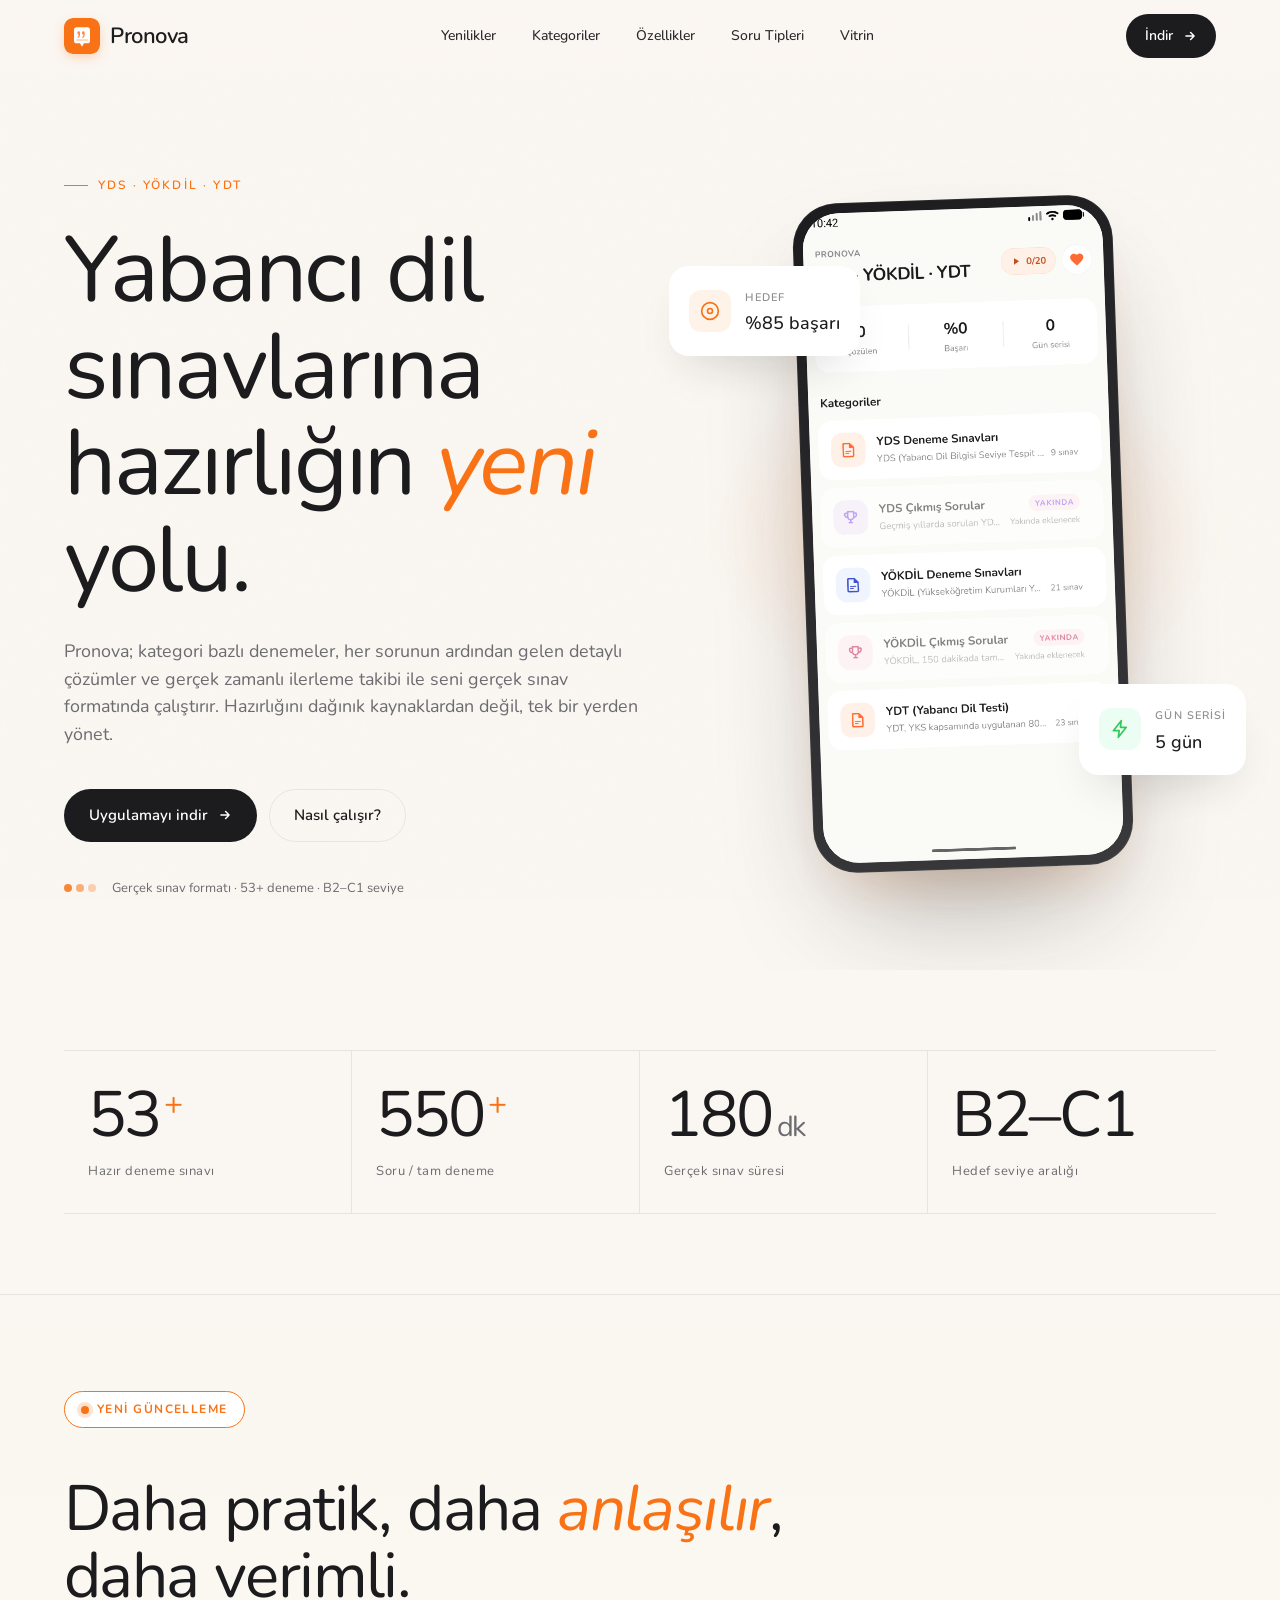
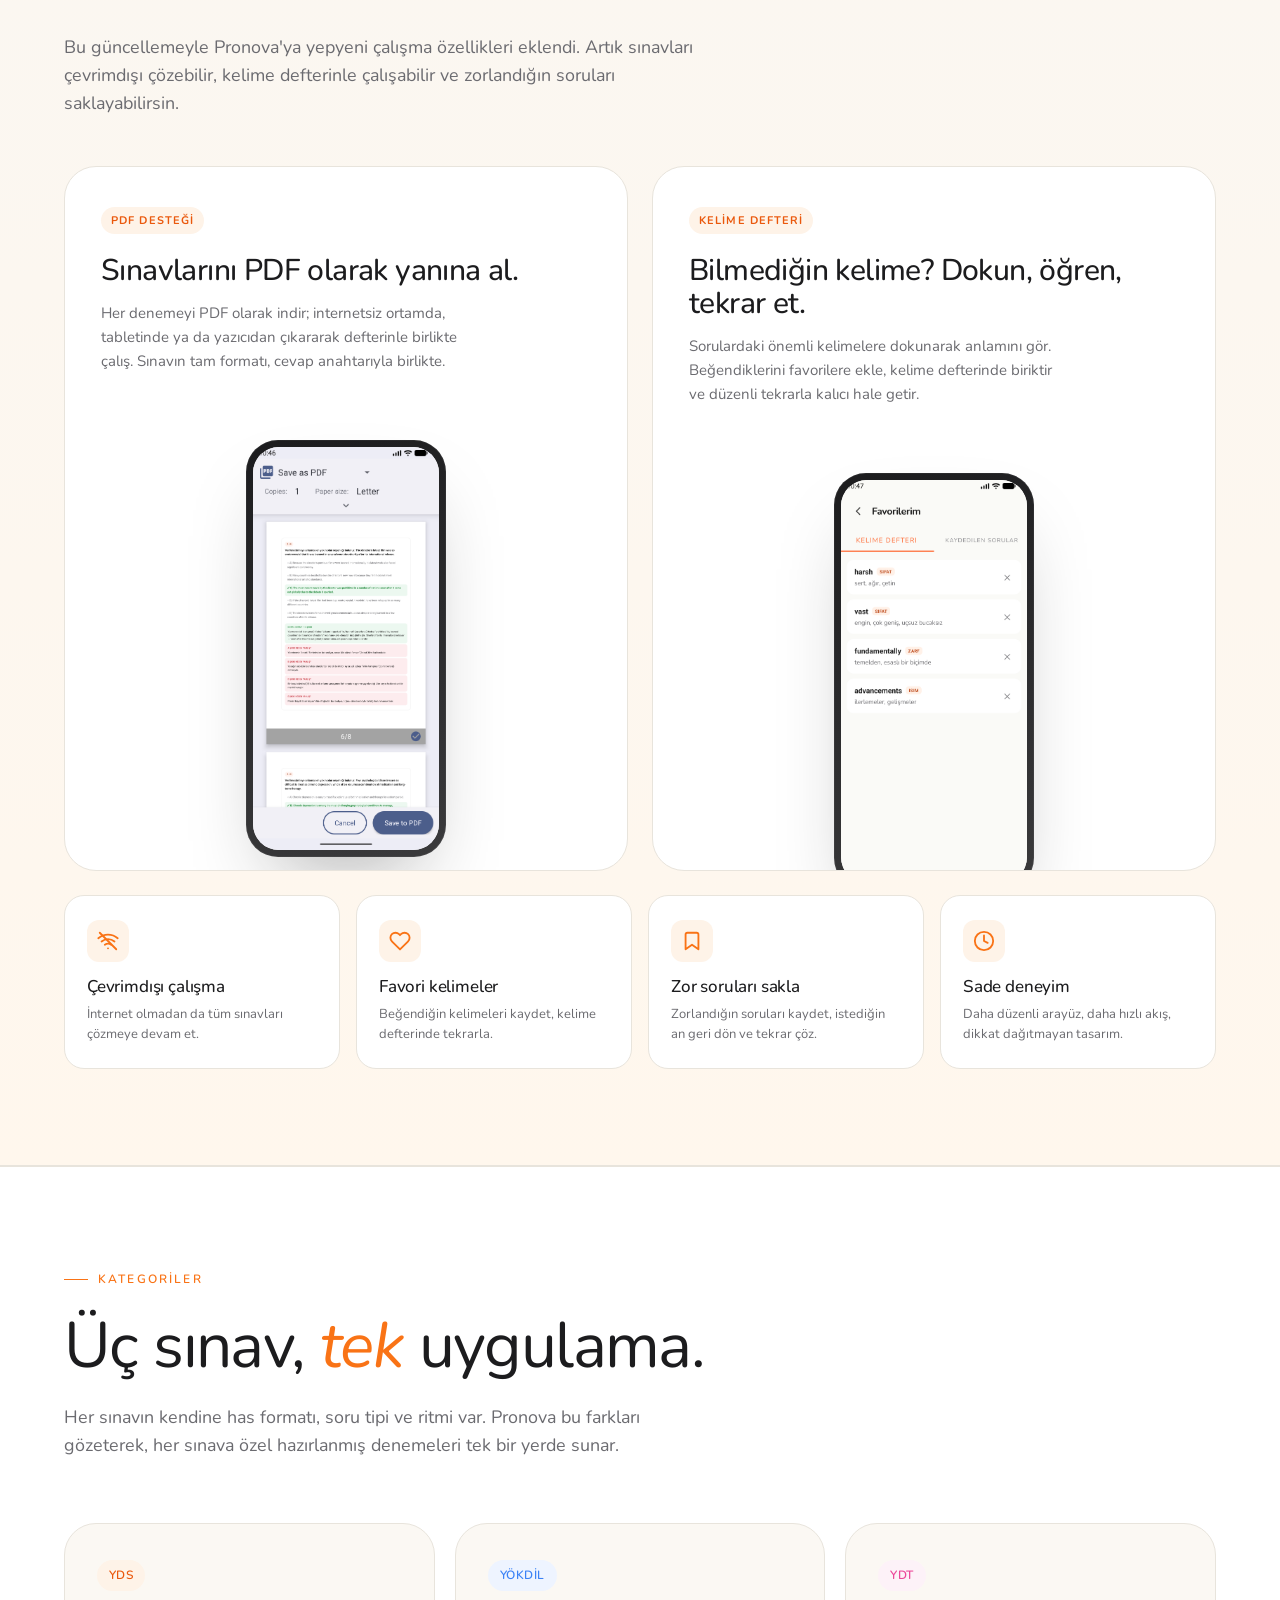
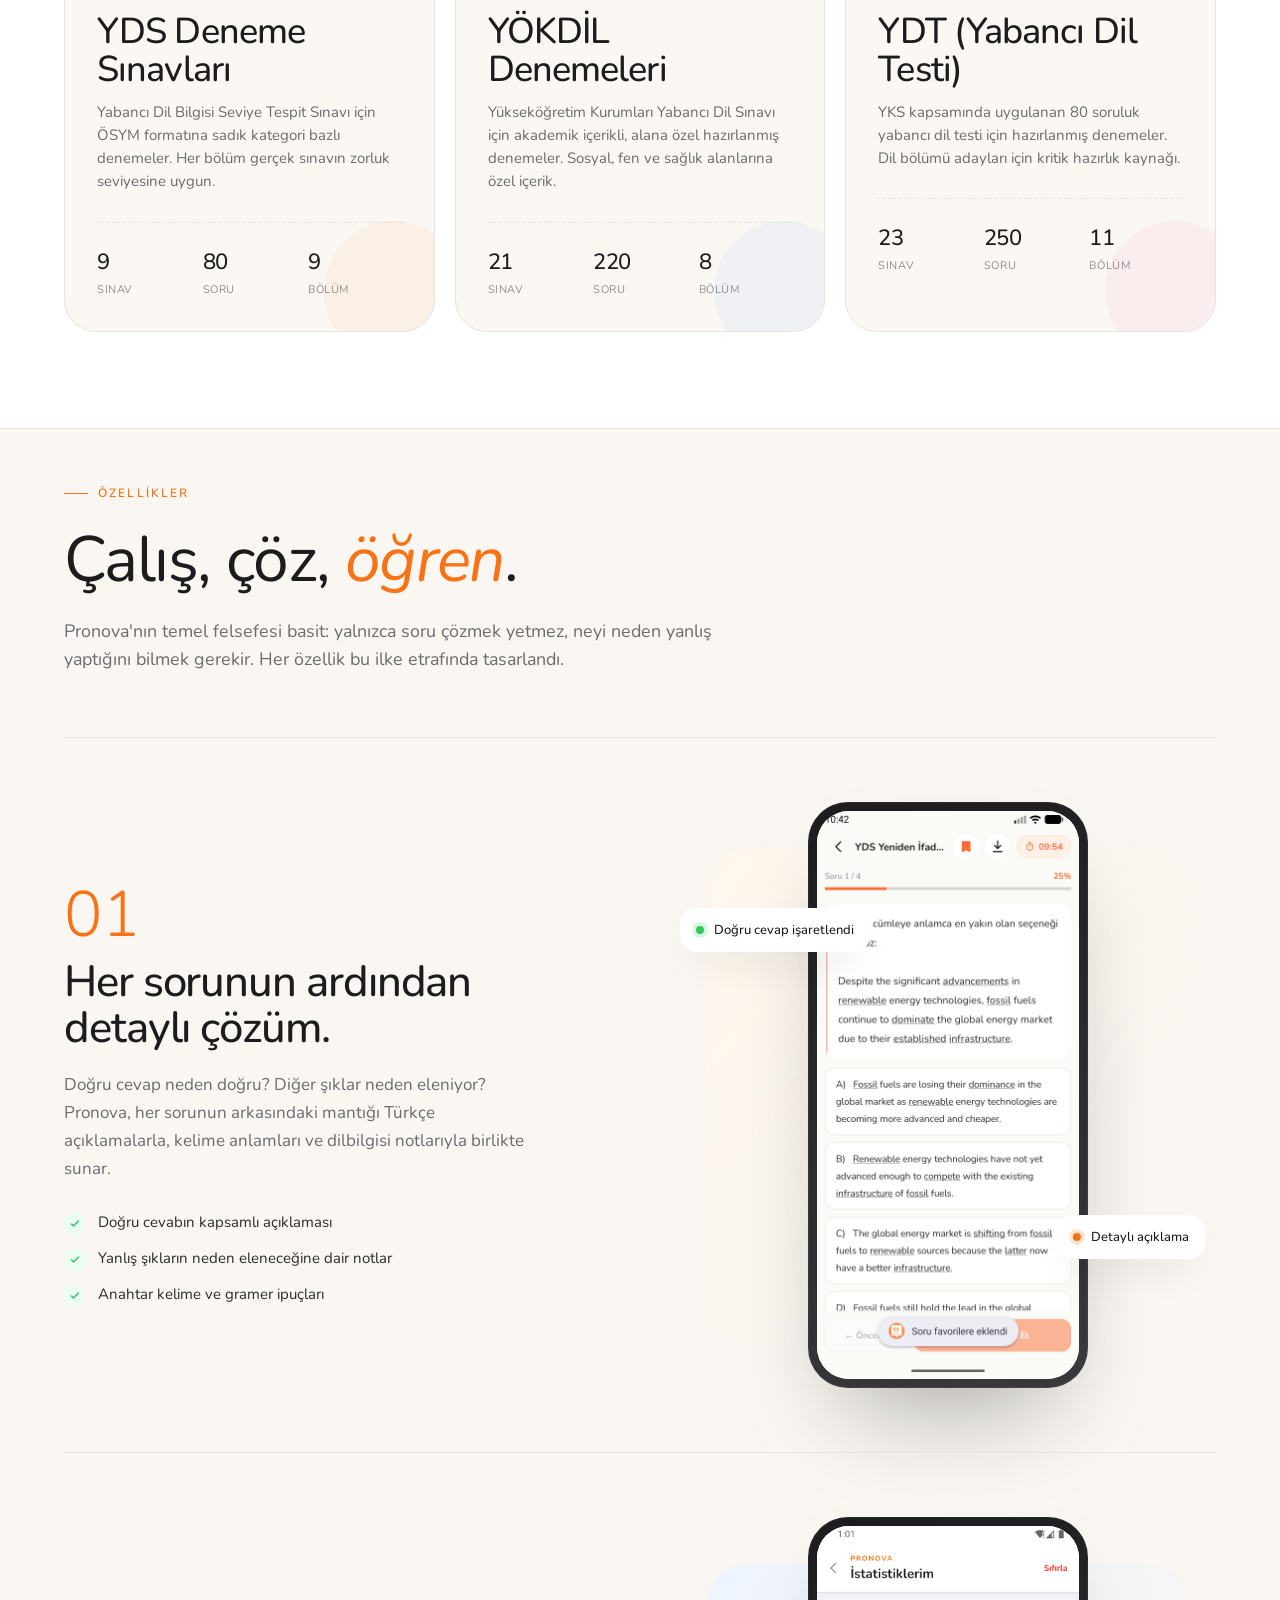
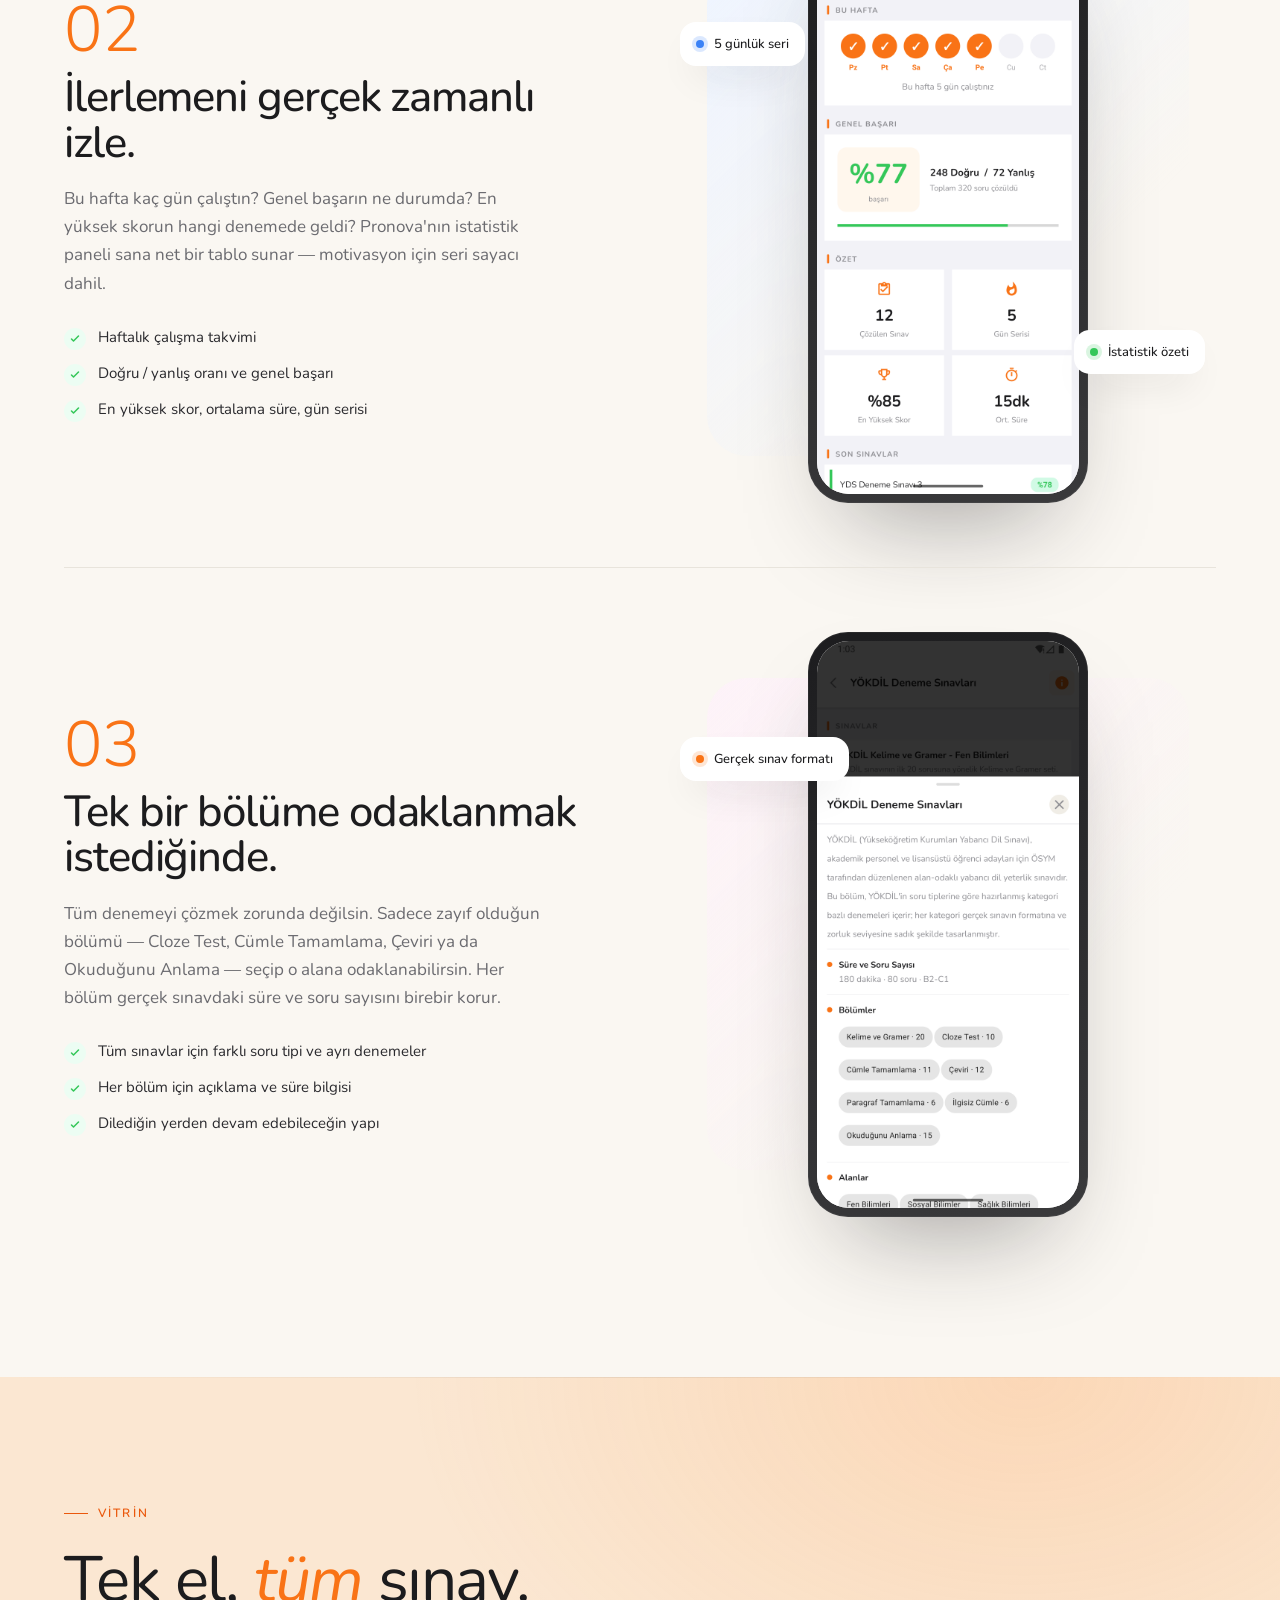
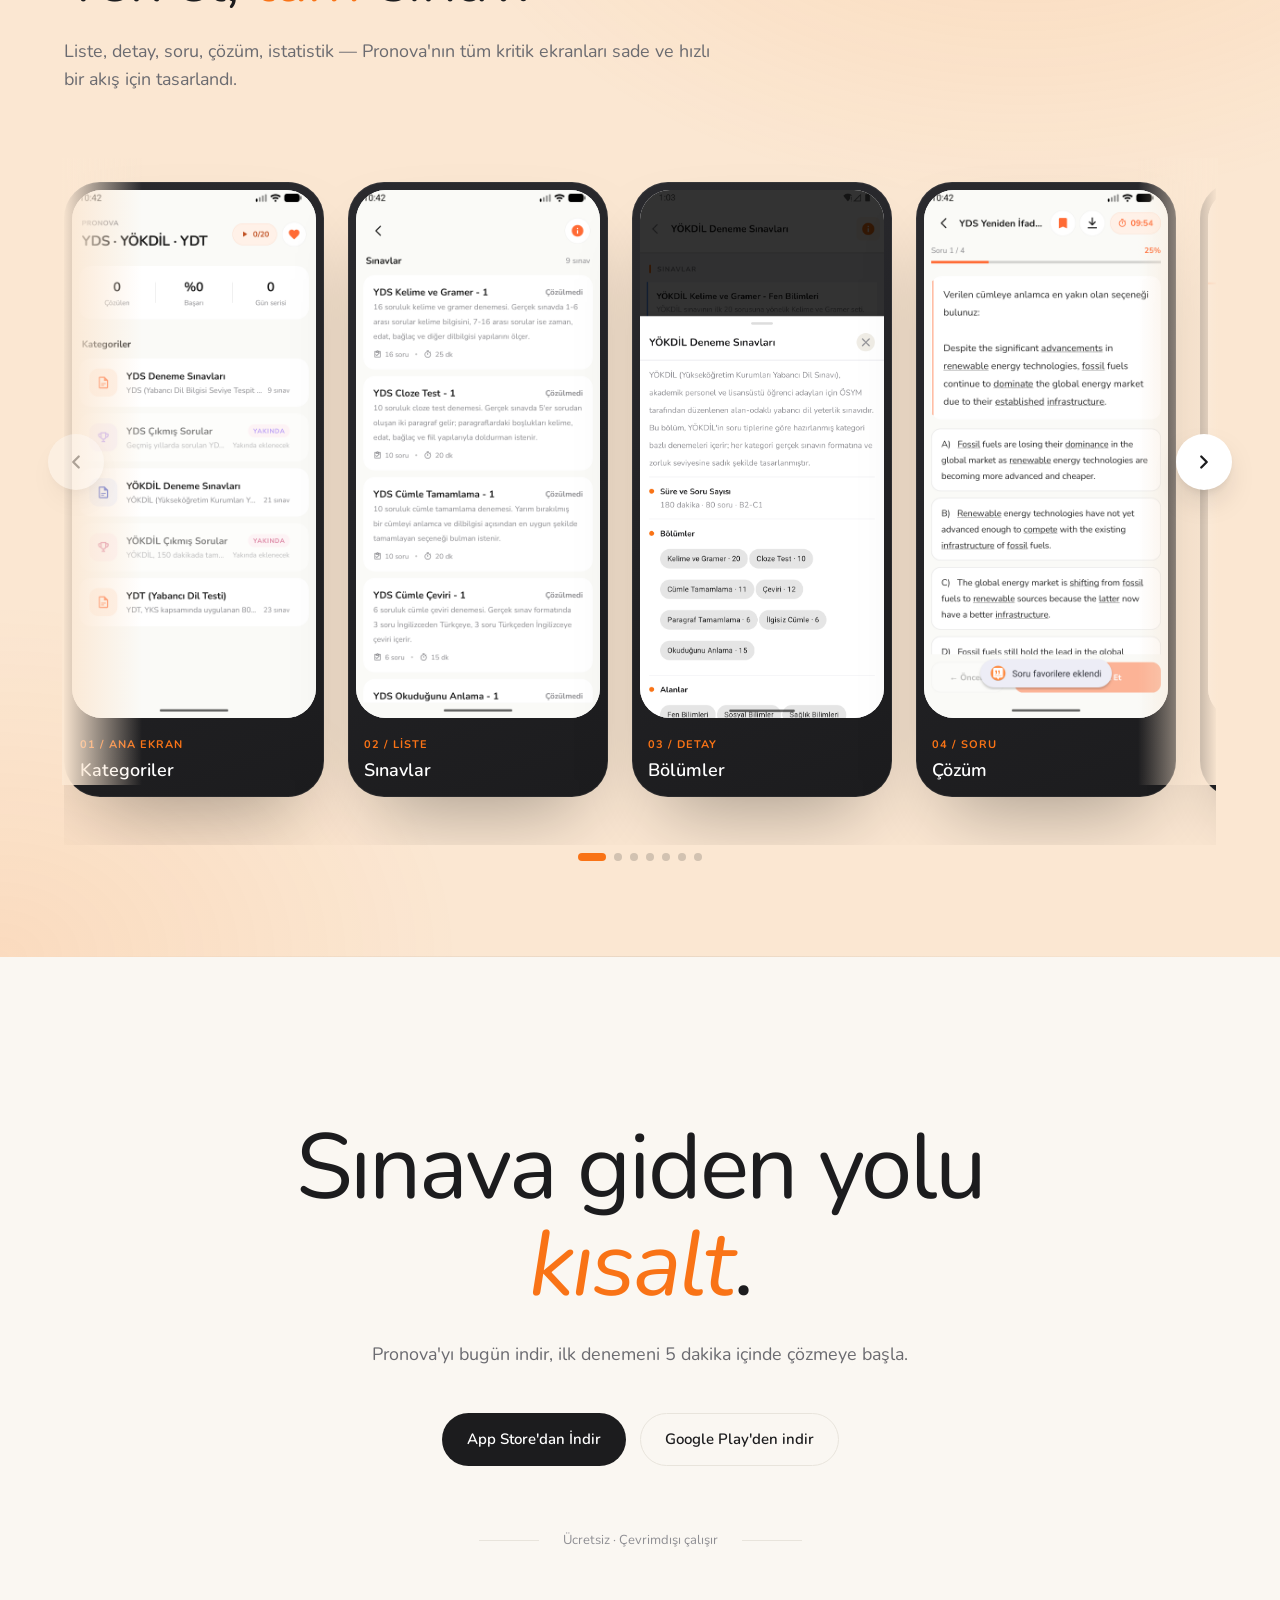
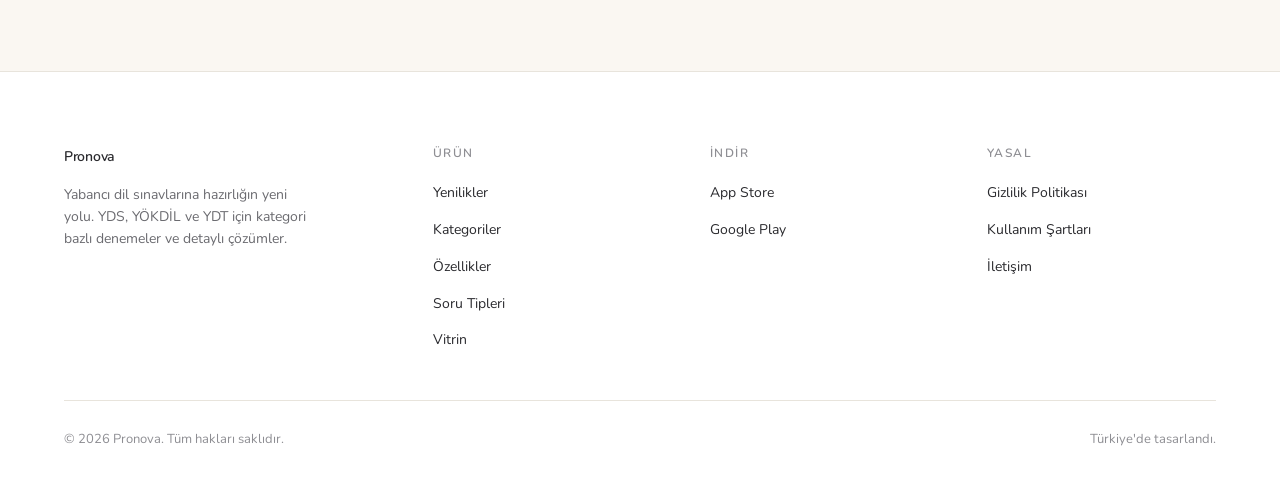
==== commit 9eaabdb8: "Remove 'Soru tipleri' section from index.html Removed the 'Soru tipleri' section, which included var" ====
--- a/index.html
+++ b/index.html
@@ -1436,28 +1436,6 @@
     </div>
   </section>
 
-  <section class="section" id="soru-tipleri" style="background: var(--surface); border-top: 1px solid var(--hairline); border-bottom: 1px solid var(--hairline);">
-    <div class="container">
-      <div class="section-head reveal">
-        <span class="eyebrow">Soru tipleri</span>
-        <h2 class="display-2">Sınavda karşına ne çıkacaksa, <span class="italic ink-orange">aynısı</span>.</h2>
-        <p class="lead">YDS, YÖKDİL ve YDT'de yer alan tüm soru tipleri için ayrı ayrı denemeler. Her tip için gerçek sınavın soru sayısı ve süresi korunur.</p>
-      </div>
-
-      <div class="qtypes-grid">
-        <div class="qtype reveal"><div class="qtype-num">01</div><h4>Kelime ve Gramer</h4><p>16 soruluk deneme. Kelime bilgisi, zaman, edat, bağlaç ve diğer dilbilgisi yapıları.</p><div class="qtype-meta">16 soru · 25 dk</div></div>
-        <div class="qtype reveal delay-1"><div class="qtype-num">02</div><h4>Cloze Test</h4><p>İki paragraflık metinlerde boşluk doldurma. Kelime, edat, bağlaç ve fiil yapıları.</p><div class="qtype-meta">10 soru · 20 dk</div></div>
-        <div class="qtype reveal delay-2"><div class="qtype-num">03</div><h4>Cümle Tamamlama</h4><p>Yarım bırakılmış cümleyi anlamca ve dilbilgisi açısından en uygun şekilde tamamlama.</p><div class="qtype-meta">10 soru · 20 dk</div></div>
-        <div class="qtype reveal"><div class="qtype-num">04</div><h4>Cümle Çeviri</h4><p>İngilizce'den Türkçe'ye ve Türkçe'den İngilizce'ye karşılıklı çeviri pratiği.</p><div class="qtype-meta">6 soru · 15 dk</div></div>
-        <div class="qtype reveal delay-1"><div class="qtype-num">05</div><h4>Okuduğunu Anlama</h4><p>5 farklı akademik paragraf üzerinden ana fikir, detay, çıkarım ve kelime anlamı soruları.</p><div class="qtype-meta">20 soru · 45 dk</div></div>
-        <div class="qtype reveal delay-2"><div class="qtype-num">06</div><h4>Diyalog Tamamlama</h4><p>İki kişi arasında geçen diyalogda eksik kalan ifadeyi en uygun şekilde tamamlama.</p><div class="qtype-meta">5 soru · 10 dk</div></div>
-        <div class="qtype reveal"><div class="qtype-num">07</div><h4>Yeniden İfade</h4><p>Verilen bir cümleyi anlamı bozulmadan farklı bir yapıyla yeniden ifade etme.</p><div class="qtype-meta">4 soru · 8 dk</div></div>
-        <div class="qtype reveal delay-1"><div class="qtype-num">08</div><h4>Paragraf Tamamlama</h4><p>Eksik bir cümlesi olan paragraf için anlam bütünlüğüne uygun cümleyi seçme.</p><div class="qtype-meta">4 soru · 8 dk</div></div>
-        <div class="qtype reveal delay-2"><div class="qtype-num">09</div><h4>İlgisiz Cümle</h4><p>Bir paragrafın anlam akışını bozan cümleyi tespit etme becerisini ölçer.</p><div class="qtype-meta">5 soru · 10 dk</div></div>
-      </div>
-    </div>
-  </section>
-
   <section class="showcase" id="vitrin">
     <div class="container">
       <div class="section-head reveal" style="margin-bottom: 0;">
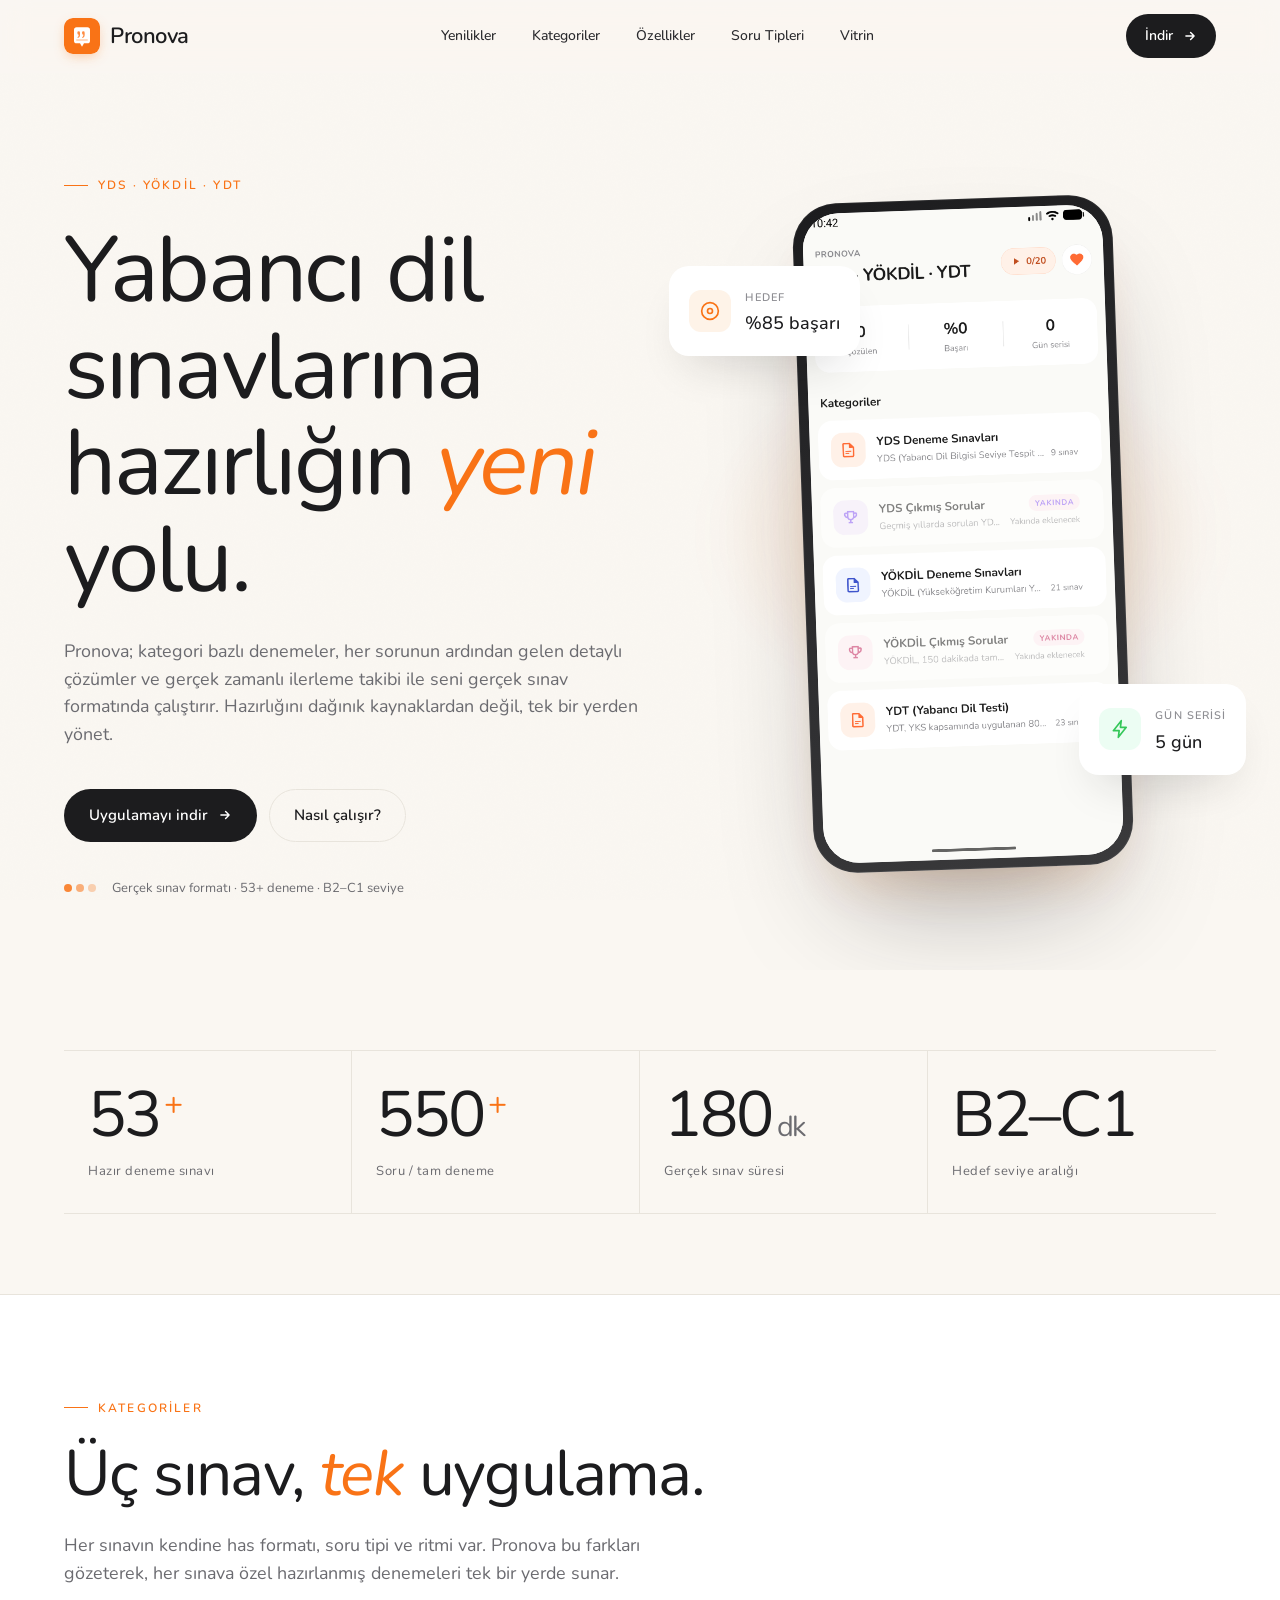
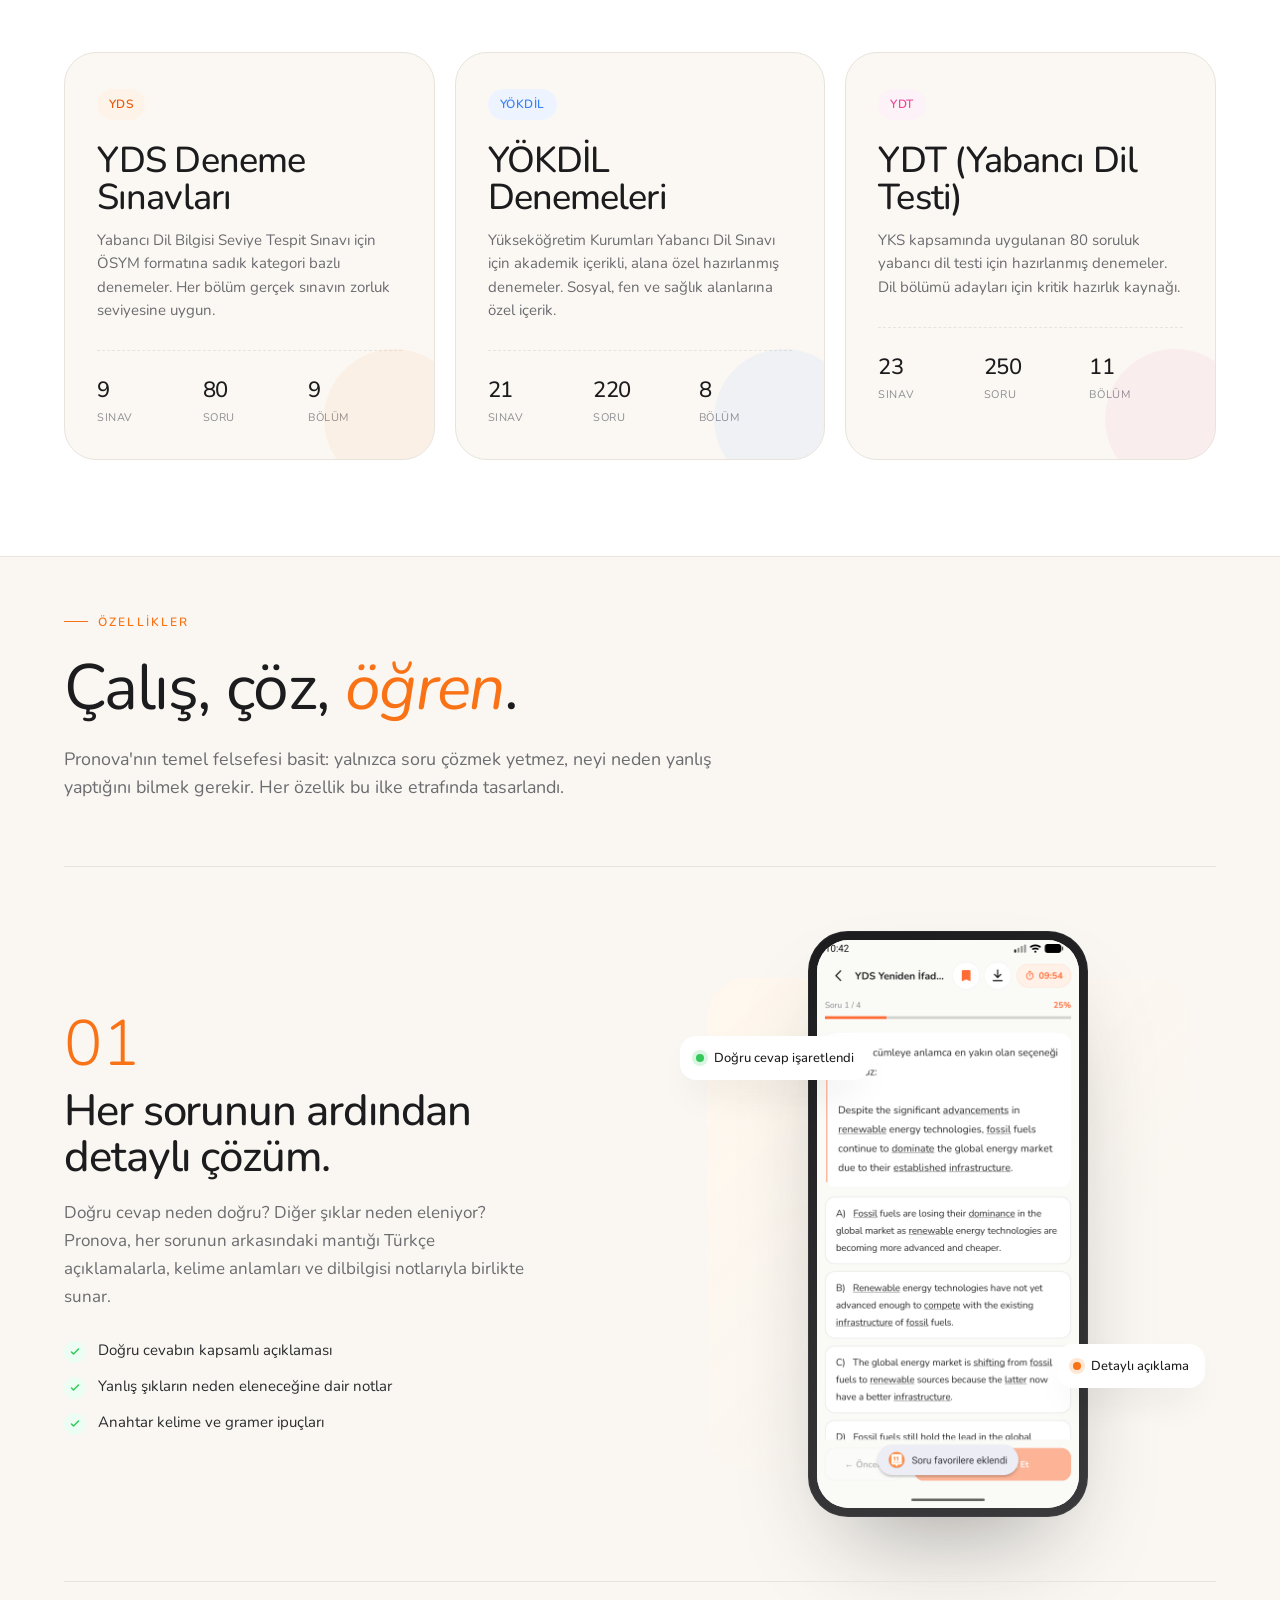
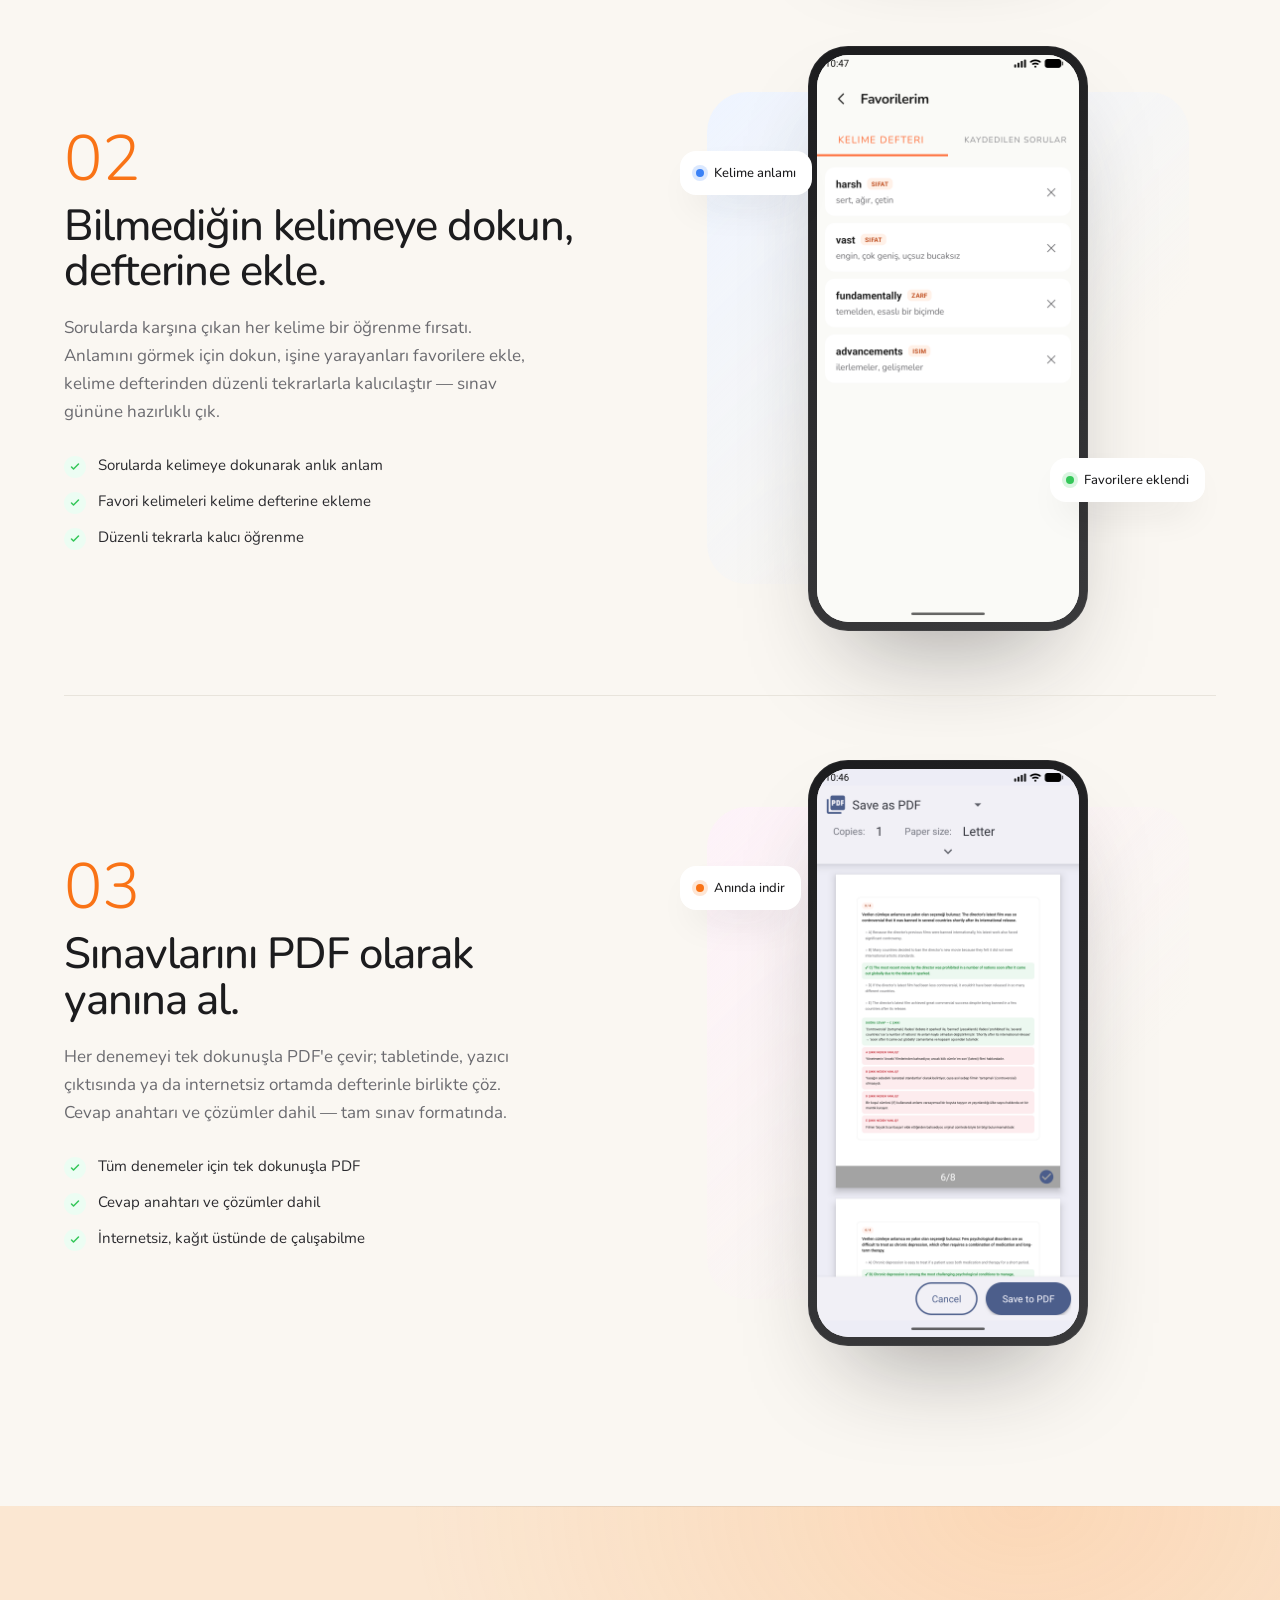
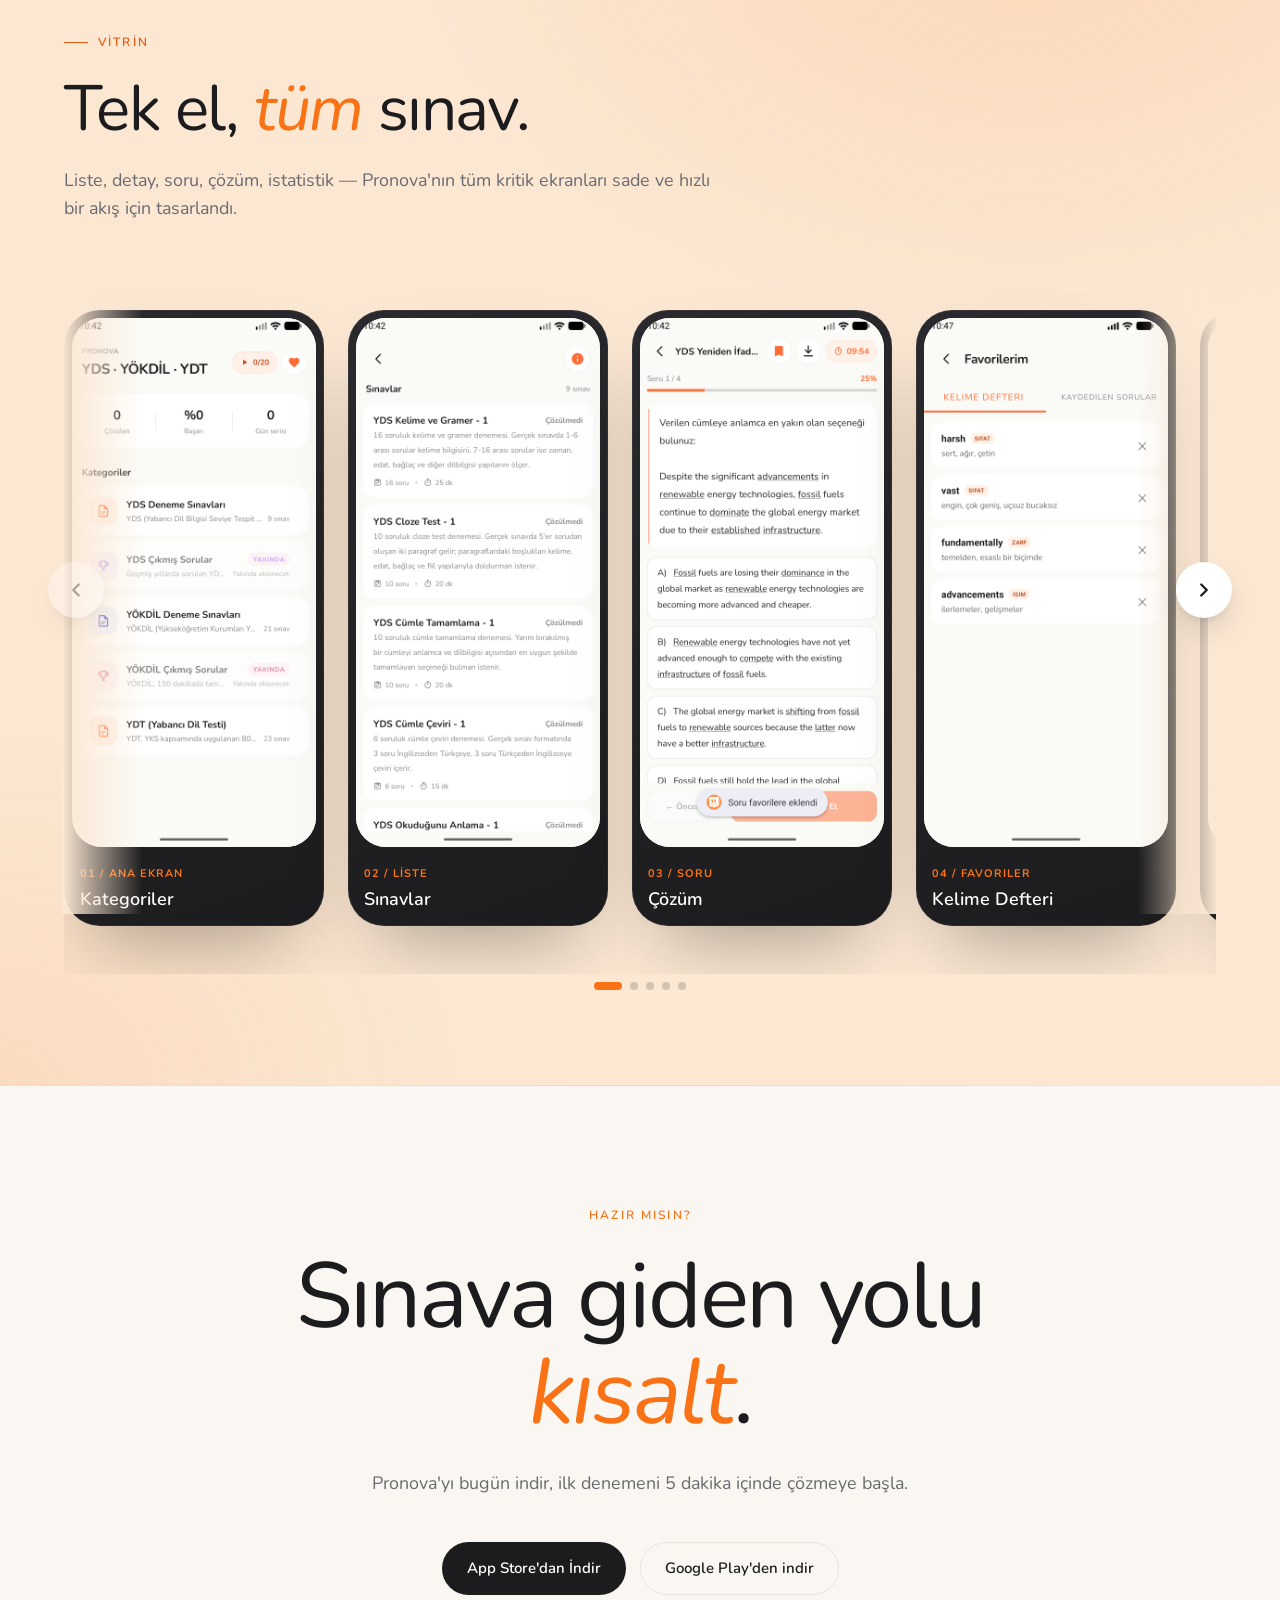
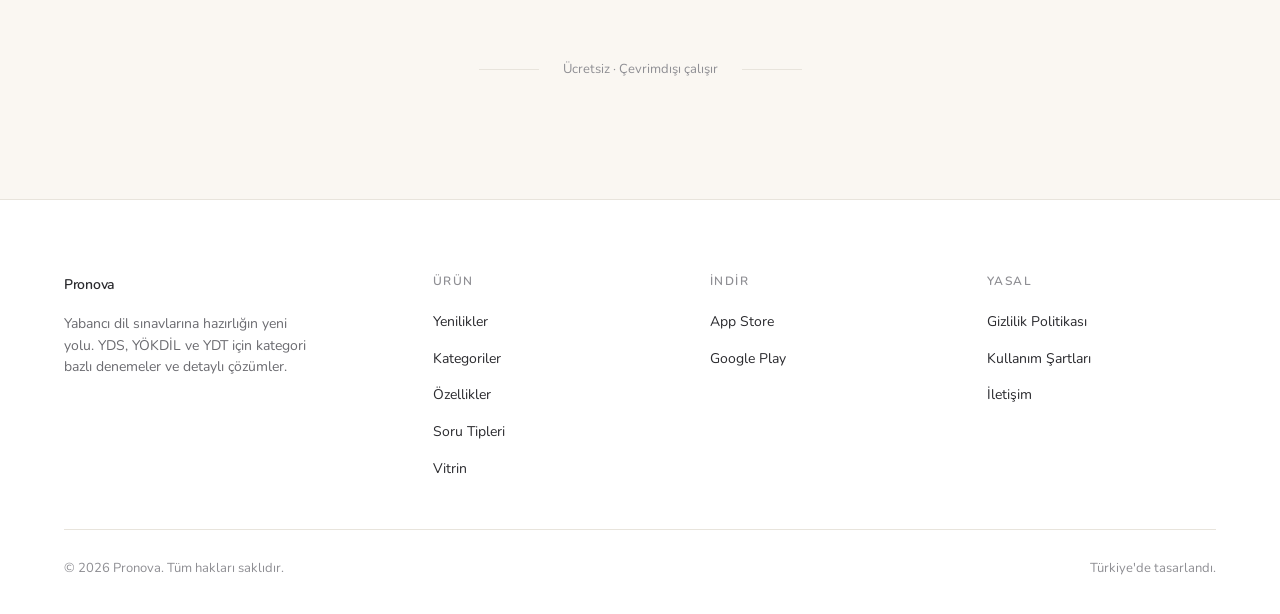
==== commit a93ed1b5: "Remove 'whats-new' section and update features" ====
--- a/index.html
+++ b/index.html
@@ -1232,87 +1232,6 @@
     </div>
   </section>
 
-  <section class="whats-new" id="yenilikler">
-    <div class="container">
-      <div class="section-head reveal" style="max-width: 800px; margin-bottom: 48px;">
-        <span class="whats-new-badge">Yeni Güncelleme</span>
-        <h2 class="display-2">Daha pratik, daha <span class="italic ink-orange">anlaşılır</span>, daha verimli.</h2>
-        <p class="lead">Bu güncellemeyle Pronova'ya yepyeni çalışma özellikleri eklendi. Artık sınavları çevrimdışı çözebilir, kelime defterinle çalışabilir ve zorlandığın soruları saklayabilirsin.</p>
-      </div>
-
-      <div class="highlight-grid">
-        <article class="highlight-card reveal">
-          <span class="hl-tag">PDF Desteği</span>
-          <h3>Sınavlarını PDF olarak yanına al.</h3>
-          <p>Her denemeyi PDF olarak indir; internetsiz ortamda, tabletinde ya da yazıcıdan çıkararak defterinle birlikte çalış. Sınavın tam formatı, cevap anahtarıyla birlikte.</p>
-          <div class="hl-image">
-            <div class="phone-screen">
-              <img src="images/screen-pdf.png" alt="PDF indirme ekranı" />
-            </div>
-          </div>
-        </article>
-
-        <article class="highlight-card reveal delay-1">
-          <span class="hl-tag">Kelime Defteri</span>
-          <h3>Bilmediğin kelime? Dokun, öğren, tekrar et.</h3>
-          <p>Sorulardaki önemli kelimelere dokunarak anlamını gör. Beğendiklerini favorilere ekle, kelime defterinde biriktir ve düzenli tekrarla kalıcı hale getir.</p>
-          <div class="hl-image">
-            <div class="phone-screen">
-              <img src="images/screen_vocabulary.png" alt="Kelime defteri ekranı" />
-            </div>
-          </div>
-        </article>
-      </div>
-
-      <div class="mini-features">
-        <div class="mini-feature reveal">
-          <div class="mf-icon">
-            <svg viewBox="0 0 24 24" fill="none" stroke="currentColor" stroke-width="2" stroke-linecap="round" stroke-linejoin="round">
-              <path d="M5 12.55a11 11 0 0 1 14.08 0"/>
-              <path d="M1.42 9a16 16 0 0 1 21.16 0"/>
-              <path d="M8.53 16.11a6 6 0 0 1 6.95 0"/>
-              <line x1="12" y1="20" x2="12.01" y2="20"/>
-              <line x1="3" y1="3" x2="21" y2="21" stroke-dasharray="0"/>
-            </svg>
-          </div>
-          <h4>Çevrimdışı çalışma</h4>
-          <p>İnternet olmadan da tüm sınavları çözmeye devam et.</p>
-        </div>
-
-        <div class="mini-feature reveal delay-1">
-          <div class="mf-icon">
-            <svg viewBox="0 0 24 24" fill="none" stroke="currentColor" stroke-width="2" stroke-linecap="round" stroke-linejoin="round">
-              <path d="M20.84 4.61a5.5 5.5 0 0 0-7.78 0L12 5.67l-1.06-1.06a5.5 5.5 0 0 0-7.78 7.78l1.06 1.06L12 21.23l7.78-7.78 1.06-1.06a5.5 5.5 0 0 0 0-7.78z"/>
-            </svg>
-          </div>
-          <h4>Favori kelimeler</h4>
-          <p>Beğendiğin kelimeleri kaydet, kelime defterinde tekrarla.</p>
-        </div>
-
-        <div class="mini-feature reveal delay-2">
-          <div class="mf-icon">
-            <svg viewBox="0 0 24 24" fill="none" stroke="currentColor" stroke-width="2" stroke-linecap="round" stroke-linejoin="round">
-              <path d="M19 21l-7-5-7 5V5a2 2 0 0 1 2-2h10a2 2 0 0 1 2 2z"/>
-            </svg>
-          </div>
-          <h4>Zor soruları sakla</h4>
-          <p>Zorlandığın soruları kaydet, istediğin an geri dön ve tekrar çöz.</p>
-        </div>
-
-        <div class="mini-feature reveal delay-3">
-          <div class="mf-icon">
-            <svg viewBox="0 0 24 24" fill="none" stroke="currentColor" stroke-width="2" stroke-linecap="round" stroke-linejoin="round">
-              <circle cx="12" cy="12" r="10"/>
-              <polyline points="12 6 12 12 16 14"/>
-            </svg>
-          </div>
-          <h4>Sade deneyim</h4>
-          <p>Daha düzenli arayüz, daha hızlı akış, dikkat dağıtmayan tasarım.</p>
-        </div>
-      </div>
-    </div>
-  </section>
-
   <section class="section cats" id="kategoriler">
     <div class="container">
       <div class="section-head reveal">
@@ -1394,41 +1313,41 @@
       <div class="feature reverse reveal">
         <div class="feature-text">
           <div class="feature-num">02</div>
-          <h3>İlerlemeni gerçek zamanlı izle.</h3>
-          <p>Bu hafta kaç gün çalıştın? Genel başarın ne durumda? En yüksek skorun hangi denemede geldi? Pronova'nın istatistik paneli sana net bir tablo sunar — motivasyon için seri sayacı dahil.</p>
+          <h3>Bilmediğin kelimeye dokun, defterine ekle.</h3>
+          <p>Sorularda karşına çıkan her kelime bir öğrenme fırsatı. Anlamını görmek için dokun, işine yarayanları favorilere ekle, kelime defterinden düzenli tekrarlarla kalıcılaştır — sınav gününe hazırlıklı çık.</p>
           <ul class="feature-list">
-            <li><span class="check"><svg viewBox="0 0 24 24" fill="none" stroke="currentColor" stroke-width="3" stroke-linecap="round" stroke-linejoin="round"><path d="M5 12l4 4L19 6"/></svg></span>Haftalık çalışma takvimi</li>
-            <li><span class="check"><svg viewBox="0 0 24 24" fill="none" stroke="currentColor" stroke-width="3" stroke-linecap="round" stroke-linejoin="round"><path d="M5 12l4 4L19 6"/></svg></span>Doğru / yanlış oranı ve genel başarı</li>
-            <li><span class="check"><svg viewBox="0 0 24 24" fill="none" stroke="currentColor" stroke-width="3" stroke-linecap="round" stroke-linejoin="round"><path d="M5 12l4 4L19 6"/></svg></span>En yüksek skor, ortalama süre, gün serisi</li>
+            <li><span class="check"><svg viewBox="0 0 24 24" fill="none" stroke="currentColor" stroke-width="3" stroke-linecap="round" stroke-linejoin="round"><path d="M5 12l4 4L19 6"/></svg></span>Sorularda kelimeye dokunarak anlık anlam</li>
+            <li><span class="check"><svg viewBox="0 0 24 24" fill="none" stroke="currentColor" stroke-width="3" stroke-linecap="round" stroke-linejoin="round"><path d="M5 12l4 4L19 6"/></svg></span>Favori kelimeleri kelime defterine ekleme</li>
+            <li><span class="check"><svg viewBox="0 0 24 24" fill="none" stroke="currentColor" stroke-width="3" stroke-linecap="round" stroke-linejoin="round"><path d="M5 12l4 4L19 6"/></svg></span>Düzenli tekrarla kalıcı öğrenme</li>
           </ul>
         </div>
         <div class="feature-visual tinted-blue">
-          <div class="anno anno-1"><span class="anno-dot blue"></span> 5 günlük seri</div>
+          <div class="anno anno-1"><span class="anno-dot blue"></span> Kelime anlamı</div>
           <div class="phone-sm">
             <div class="phone-screen">
-              <img src="images/screen-stats.png" alt="İstatistikler ekranı" />
+              <img src="images/screen_vocabulary.png" alt="Kelime defteri ekranı" />
             </div>
           </div>
-          <div class="anno anno-2"><span class="anno-dot green"></span> İstatistik özeti</div>
+          <div class="anno anno-2"><span class="anno-dot green"></span> Favorilere eklendi</div>
         </div>
       </div>
 
       <div class="feature reveal">
         <div class="feature-text">
           <div class="feature-num">03</div>
-          <h3>Tek bir bölüme odaklanmak istediğinde.</h3>
-          <p>Tüm denemeyi çözmek zorunda değilsin. Sadece zayıf olduğun bölümü — Cloze Test, Cümle Tamamlama, Çeviri ya da Okuduğunu Anlama — seçip o alana odaklanabilirsin. Her bölüm gerçek sınavdaki süre ve soru sayısını birebir korur.</p>
+          <h3>Sınavlarını PDF olarak yanına al.</h3>
+          <p>Her denemeyi tek dokunuşla PDF'e çevir; tabletinde, yazıcı çıktısında ya da internetsiz ortamda defterinle birlikte çöz. Cevap anahtarı ve çözümler dahil — tam sınav formatında.</p>
           <ul class="feature-list">
-            <li><span class="check"><svg viewBox="0 0 24 24" fill="none" stroke="currentColor" stroke-width="3" stroke-linecap="round" stroke-linejoin="round"><path d="M5 12l4 4L19 6"/></svg></span>Tüm sınavlar için farklı soru tipi ve ayrı denemeler</li>
-            <li><span class="check"><svg viewBox="0 0 24 24" fill="none" stroke="currentColor" stroke-width="3" stroke-linecap="round" stroke-linejoin="round"><path d="M5 12l4 4L19 6"/></svg></span>Her bölüm için açıklama ve süre bilgisi</li>
-            <li><span class="check"><svg viewBox="0 0 24 24" fill="none" stroke="currentColor" stroke-width="3" stroke-linecap="round" stroke-linejoin="round"><path d="M5 12l4 4L19 6"/></svg></span>Dilediğin yerden devam edebileceğin yapı</li>
+            <li><span class="check"><svg viewBox="0 0 24 24" fill="none" stroke="currentColor" stroke-width="3" stroke-linecap="round" stroke-linejoin="round"><path d="M5 12l4 4L19 6"/></svg></span>Tüm denemeler için tek dokunuşla PDF</li>
+            <li><span class="check"><svg viewBox="0 0 24 24" fill="none" stroke="currentColor" stroke-width="3" stroke-linecap="round" stroke-linejoin="round"><path d="M5 12l4 4L19 6"/></svg></span>Cevap anahtarı ve çözümler dahil</li>
+            <li><span class="check"><svg viewBox="0 0 24 24" fill="none" stroke="currentColor" stroke-width="3" stroke-linecap="round" stroke-linejoin="round"><path d="M5 12l4 4L19 6"/></svg></span>İnternetsiz, kağıt üstünde de çalışabilme</li>
           </ul>
         </div>
         <div class="feature-visual tinted-pink">
-          <div class="anno anno-1"><span class="anno-dot"></span> Gerçek sınav formatı</div>
+          <div class="anno anno-1"><span class="anno-dot"></span>Anında indir</div>
           <div class="phone-sm">
             <div class="phone-screen">
-              <img src="images/screen-detail.png" alt="Sınav detay ekranı" />
+              <img src="images/screen-pdf.png" alt="PDF" />
             </div>
           </div>
         </div>
@@ -1459,24 +1378,16 @@
             <div class="showcase-tag"><small>02 / LİSTE</small><strong>Sınavlar</strong></div>
           </div>
           <div class="showcase-card">
-            <div class="phone-screen"><img src="images/screen-detail.png" alt="Sınav detayı" /></div>
-            <div class="showcase-tag"><small>03 / DETAY</small><strong>Bölümler</strong></div>
-          </div>
-          <div class="showcase-card">
             <div class="phone-screen"><img src="images/screen-question.png" alt="Soru çözümü" /></div>
-            <div class="showcase-tag"><small>04 / SORU</small><strong>Çözüm</strong></div>
+            <div class="showcase-tag"><small>03 / SORU</small><strong>Çözüm</strong></div>
           </div>
           <div class="showcase-card">
             <div class="phone-screen"><img src="images/screen_vocabulary.png" alt="Kelime defteri" /></div>
-            <div class="showcase-tag"><small>05 / YENİ</small><strong>Kelime Defteri</strong></div>
+            <div class="showcase-tag"><small>04 / FAVORILER</small><strong>Kelime Defteri</strong></div>
           </div>
           <div class="showcase-card">
             <div class="phone-screen"><img src="images/screen-pdf.png" alt="PDF indirme" /></div>
-            <div class="showcase-tag"><small>06 / YENİ</small><strong>PDF İndirme</strong></div>
-          </div>
-          <div class="showcase-card">
-            <div class="phone-screen"><img src="images/screen-stats.png" alt="İstatistikler" /></div>
-            <div class="showcase-tag"><small>07 / TAKİP</small><strong>İstatistikler</strong></div>
+            <div class="showcase-tag"><small>05 / YENİ</small><strong>PDF İndirme</strong></div>
           </div>
         </div>
 
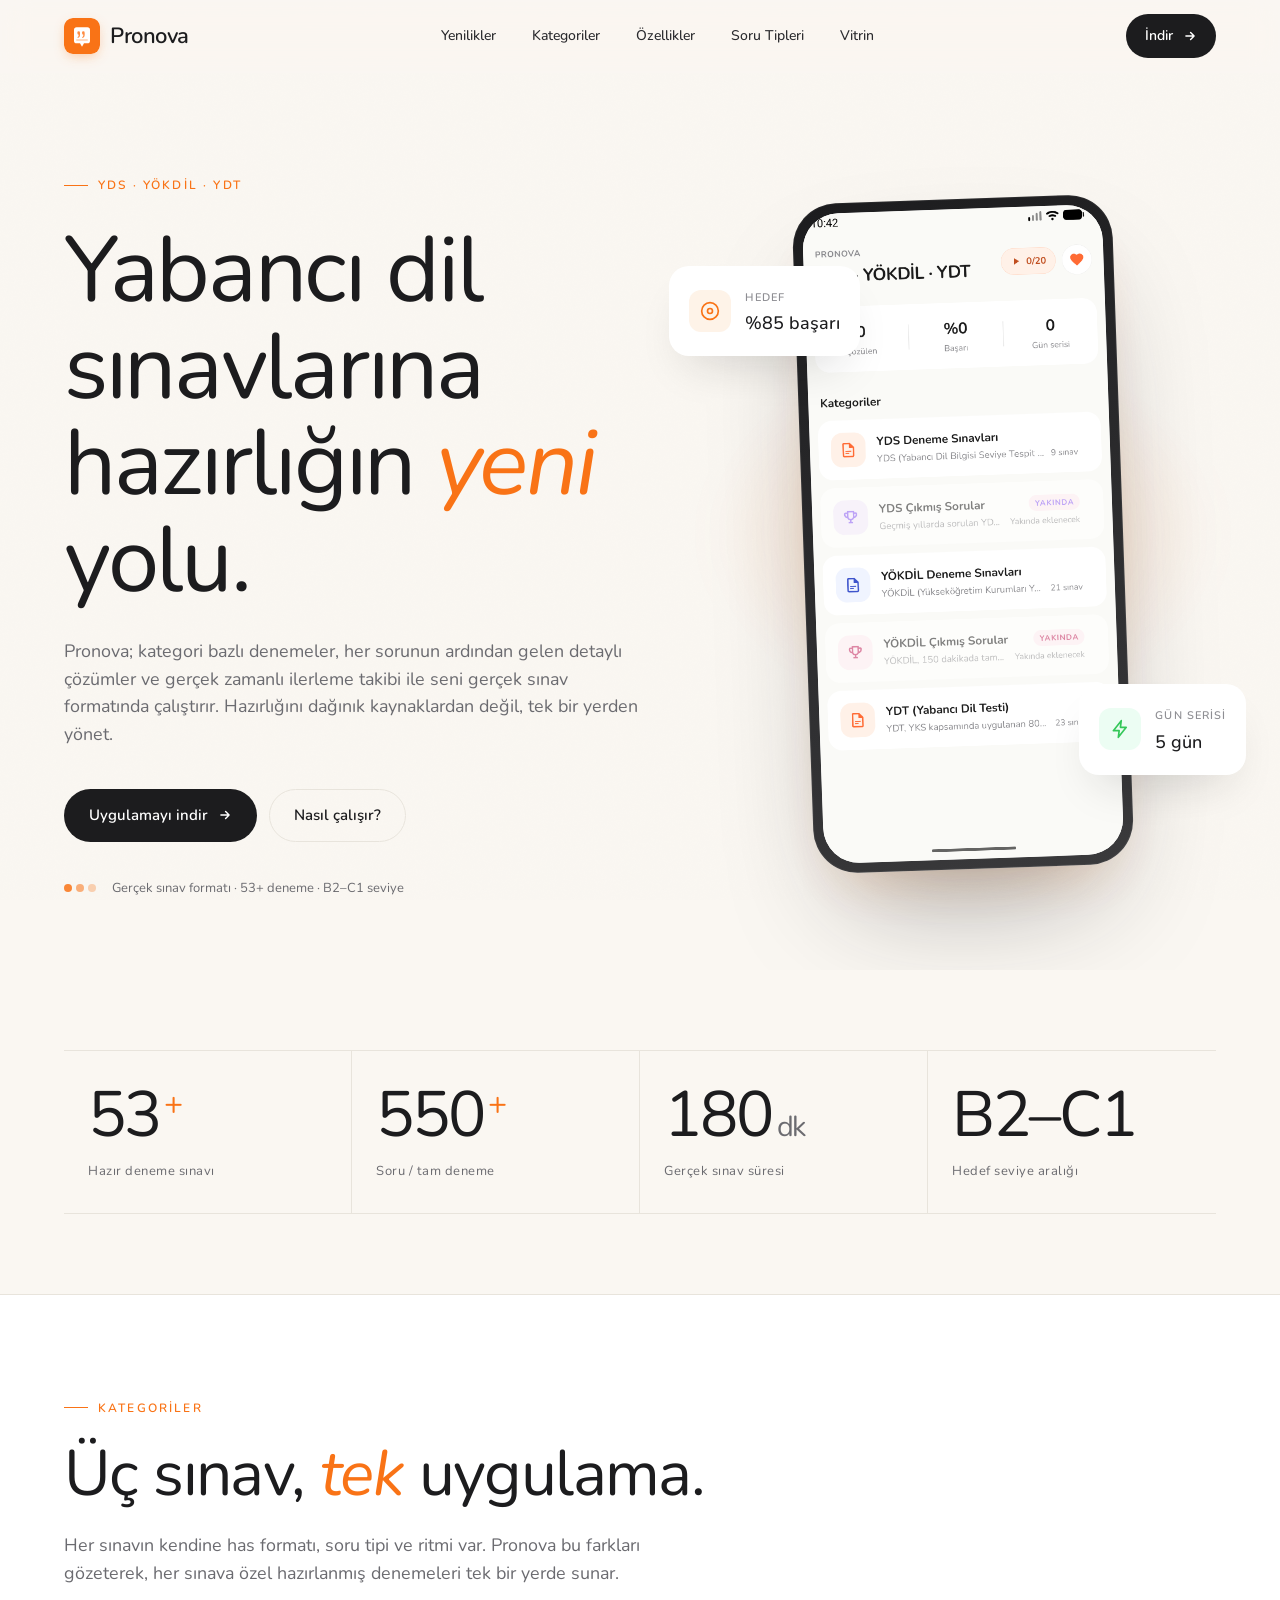
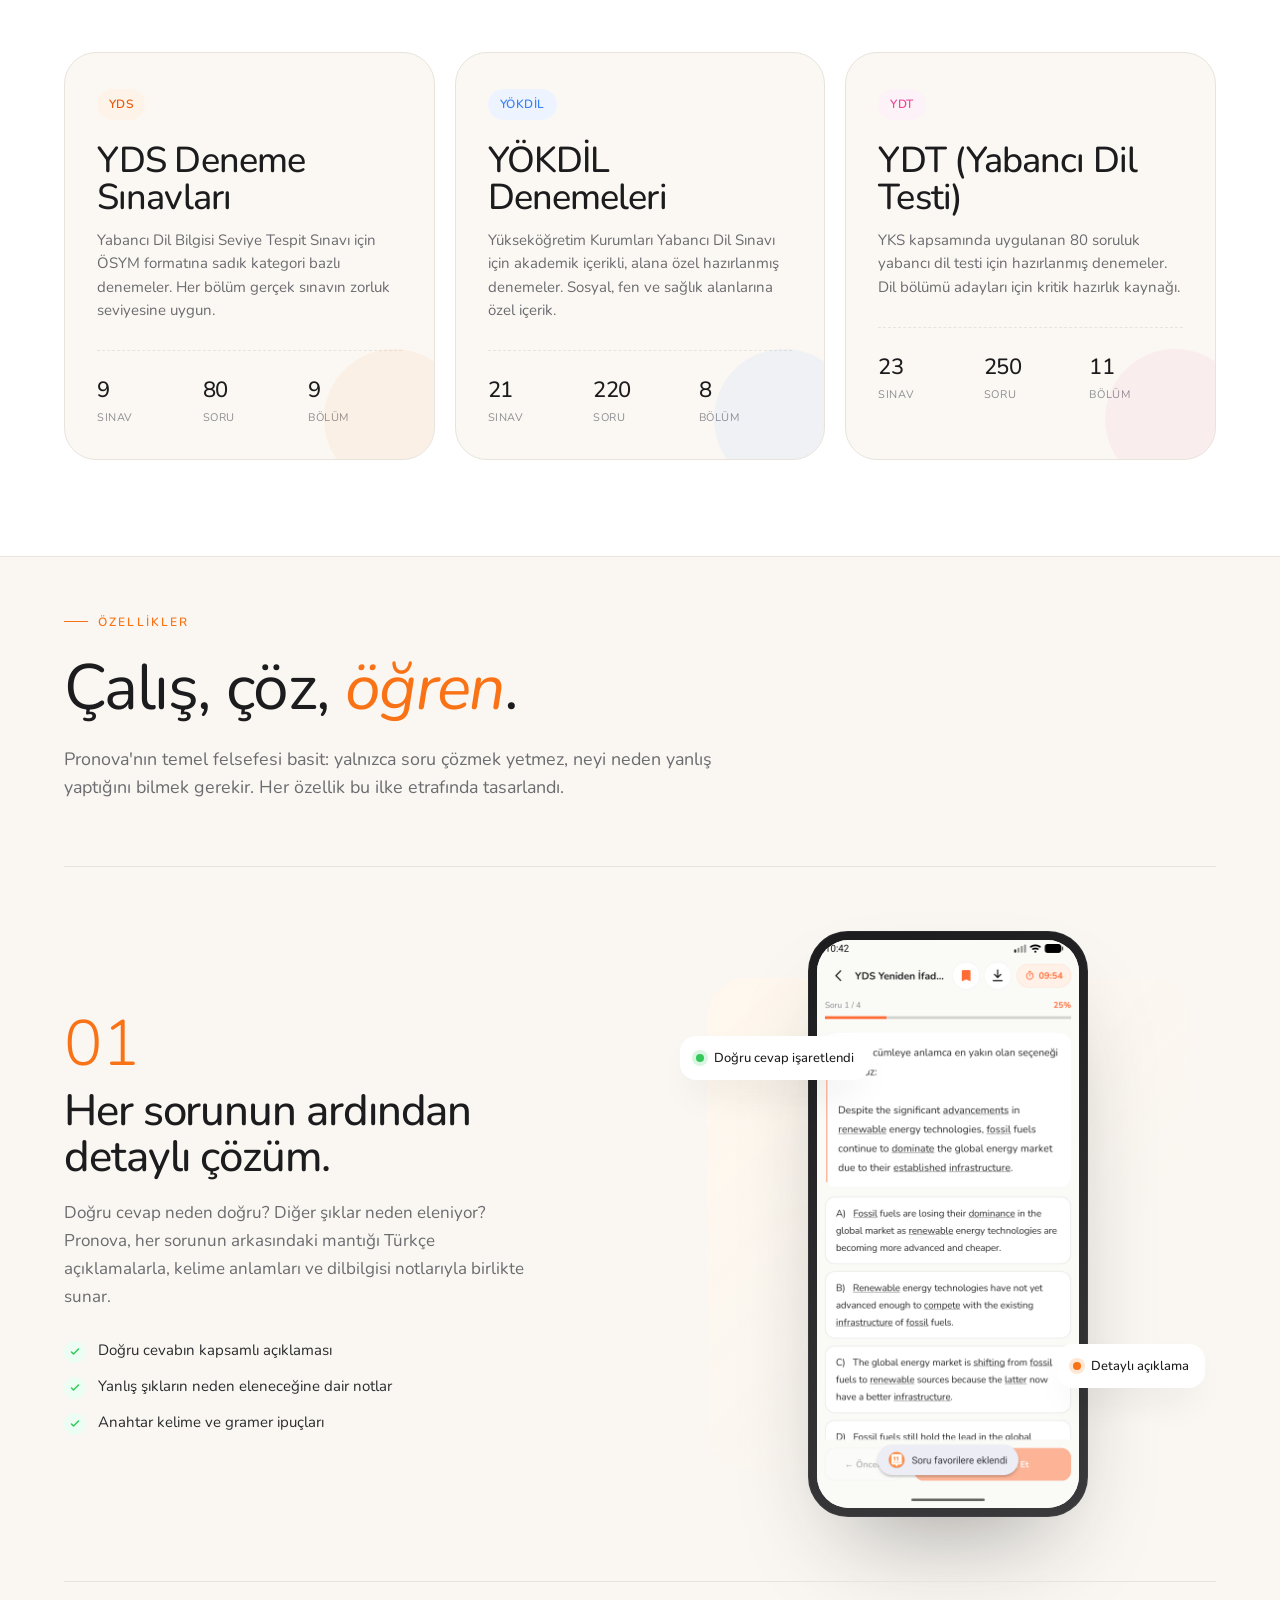
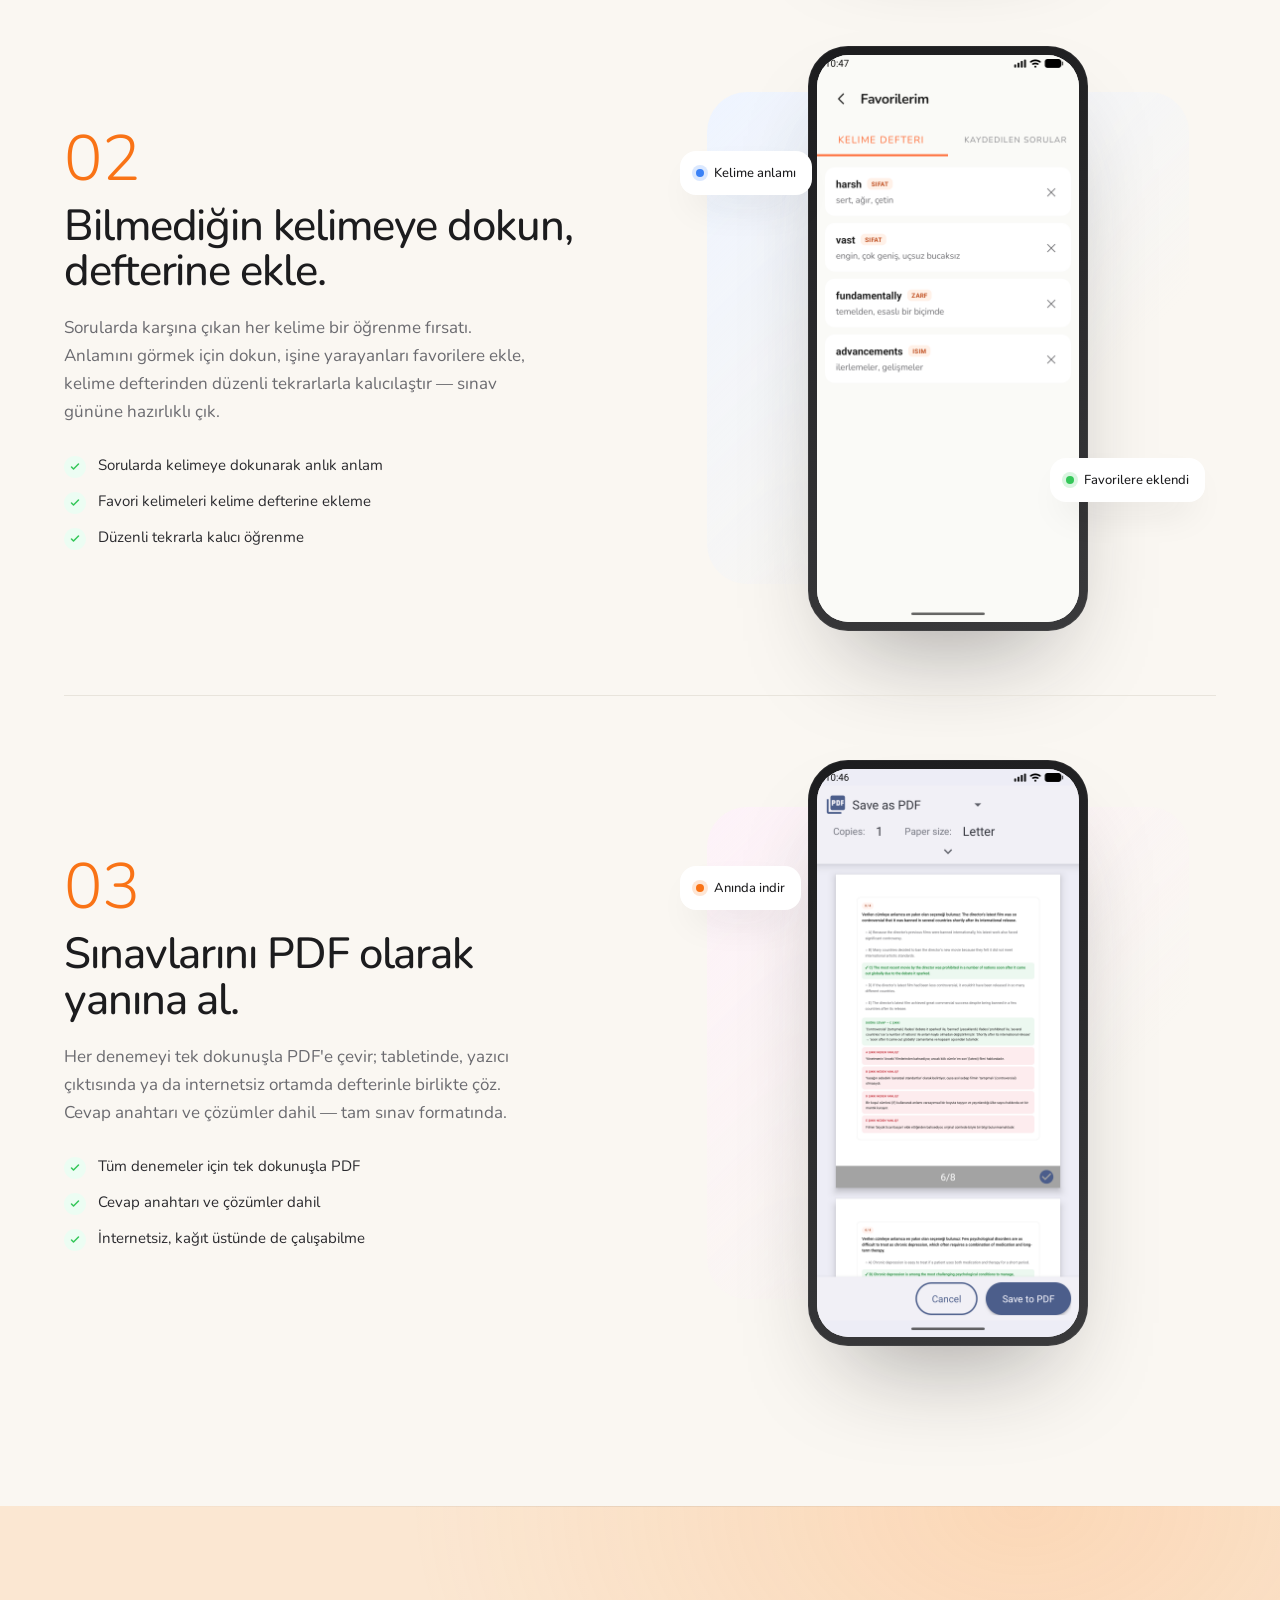
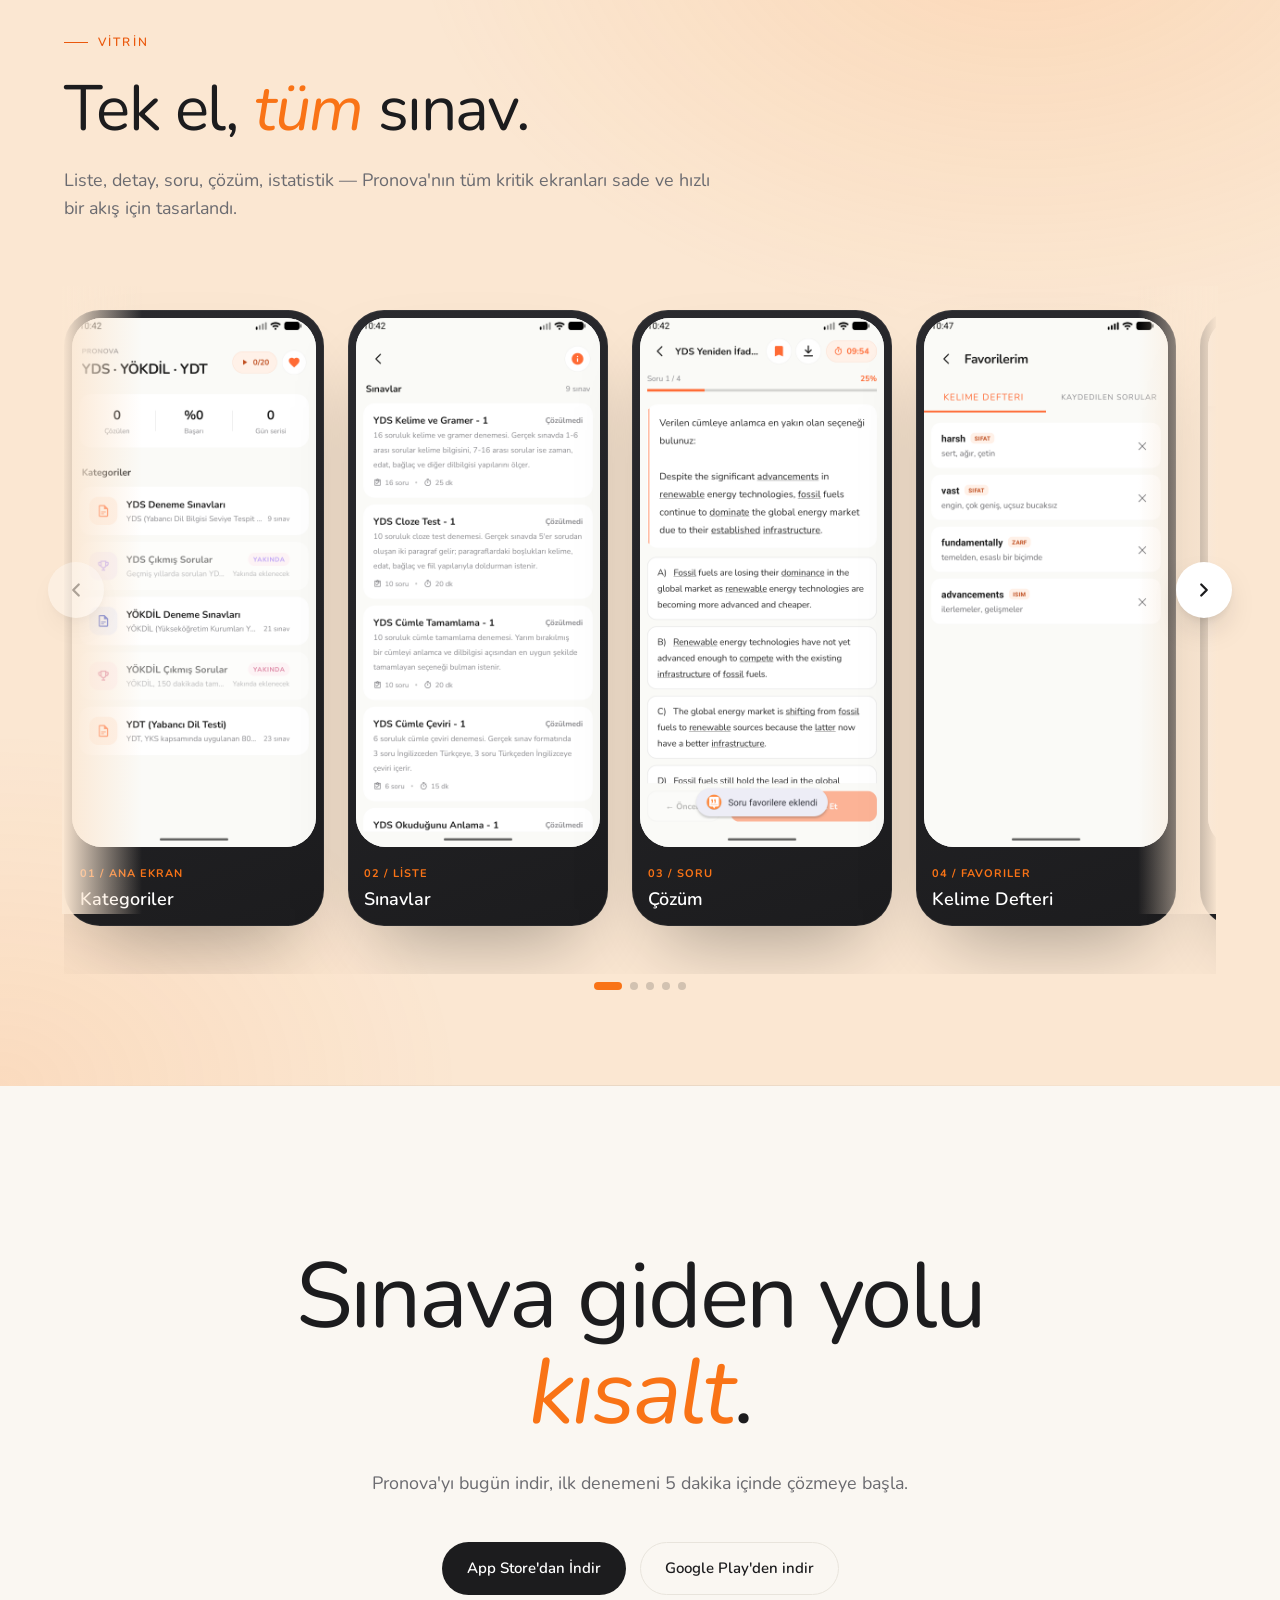
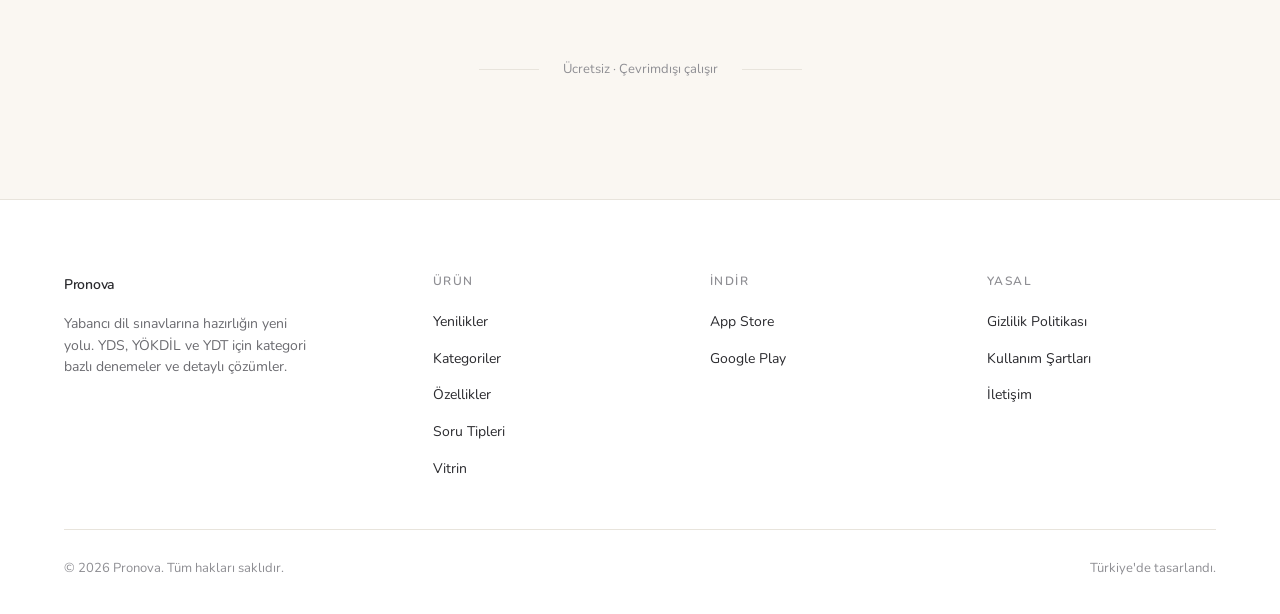
==== commit 73f3024d: "Update Android app link in index.html" ====
--- a/index.html
+++ b/index.html
@@ -1413,7 +1413,7 @@
         <a href="https://apps.apple.com/app/id6779178032" class="btn btn-primary" id="ctaIos">
           App Store'dan İndir
         </a>
-        <a href="https://play.google.com/store/apps/details?id=com.spinel.learnova" class="btn btn-secondary" id="ctaAndroid">
+        <a href="https://play.google.com/store/apps/details?id=com.spinel.pronova" class="btn btn-secondary" id="ctaAndroid">
           Google Play'den indir
         </a>
       </div>
@@ -1444,7 +1444,7 @@
           <h5>İndir</h5>
           <ul>
             <li><a href="https://apps.apple.com/app/id6779178032" id="footerIos">App Store</a></li>
-            <li><a href="https://play.google.com/store/apps/details?id=com.spinel.learnova" id="footerAndroid">Google Play</a></li>
+            <li><a href="https://play.google.com/store/apps/details?id=com.spinel.pronova" id="footerAndroid">Google Play</a></li>
           </ul>
         </div>
         <div>
@@ -1470,7 +1470,7 @@
     (function () {
       const STORE_LINKS = {
         ios: 'https://apps.apple.com/app/id6779178032',
-        android: 'https://play.google.com/store/apps/details?id=com.spinel.learnova'
+        android: 'https://play.google.com/store/apps/details?id=com.spinel.pronova'
       };
 
       const ua = navigator.userAgent || navigator.vendor || '';
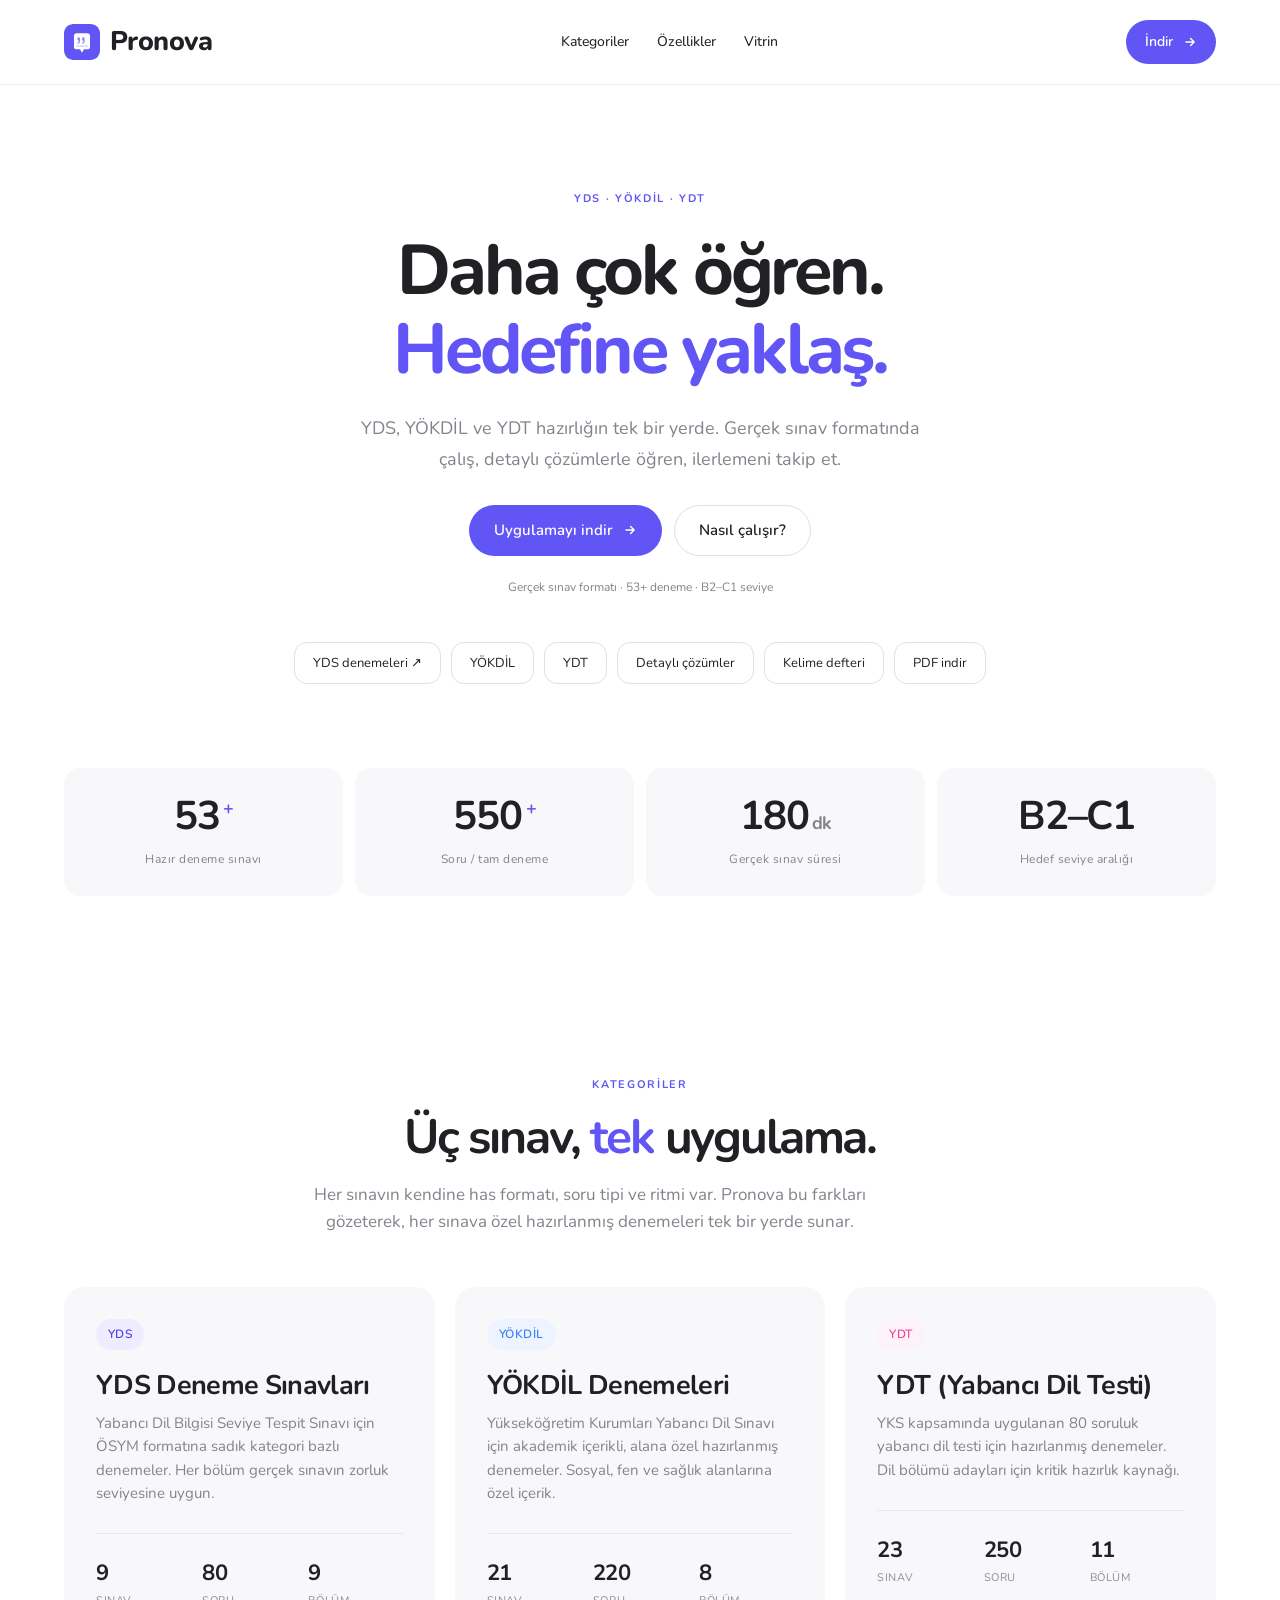
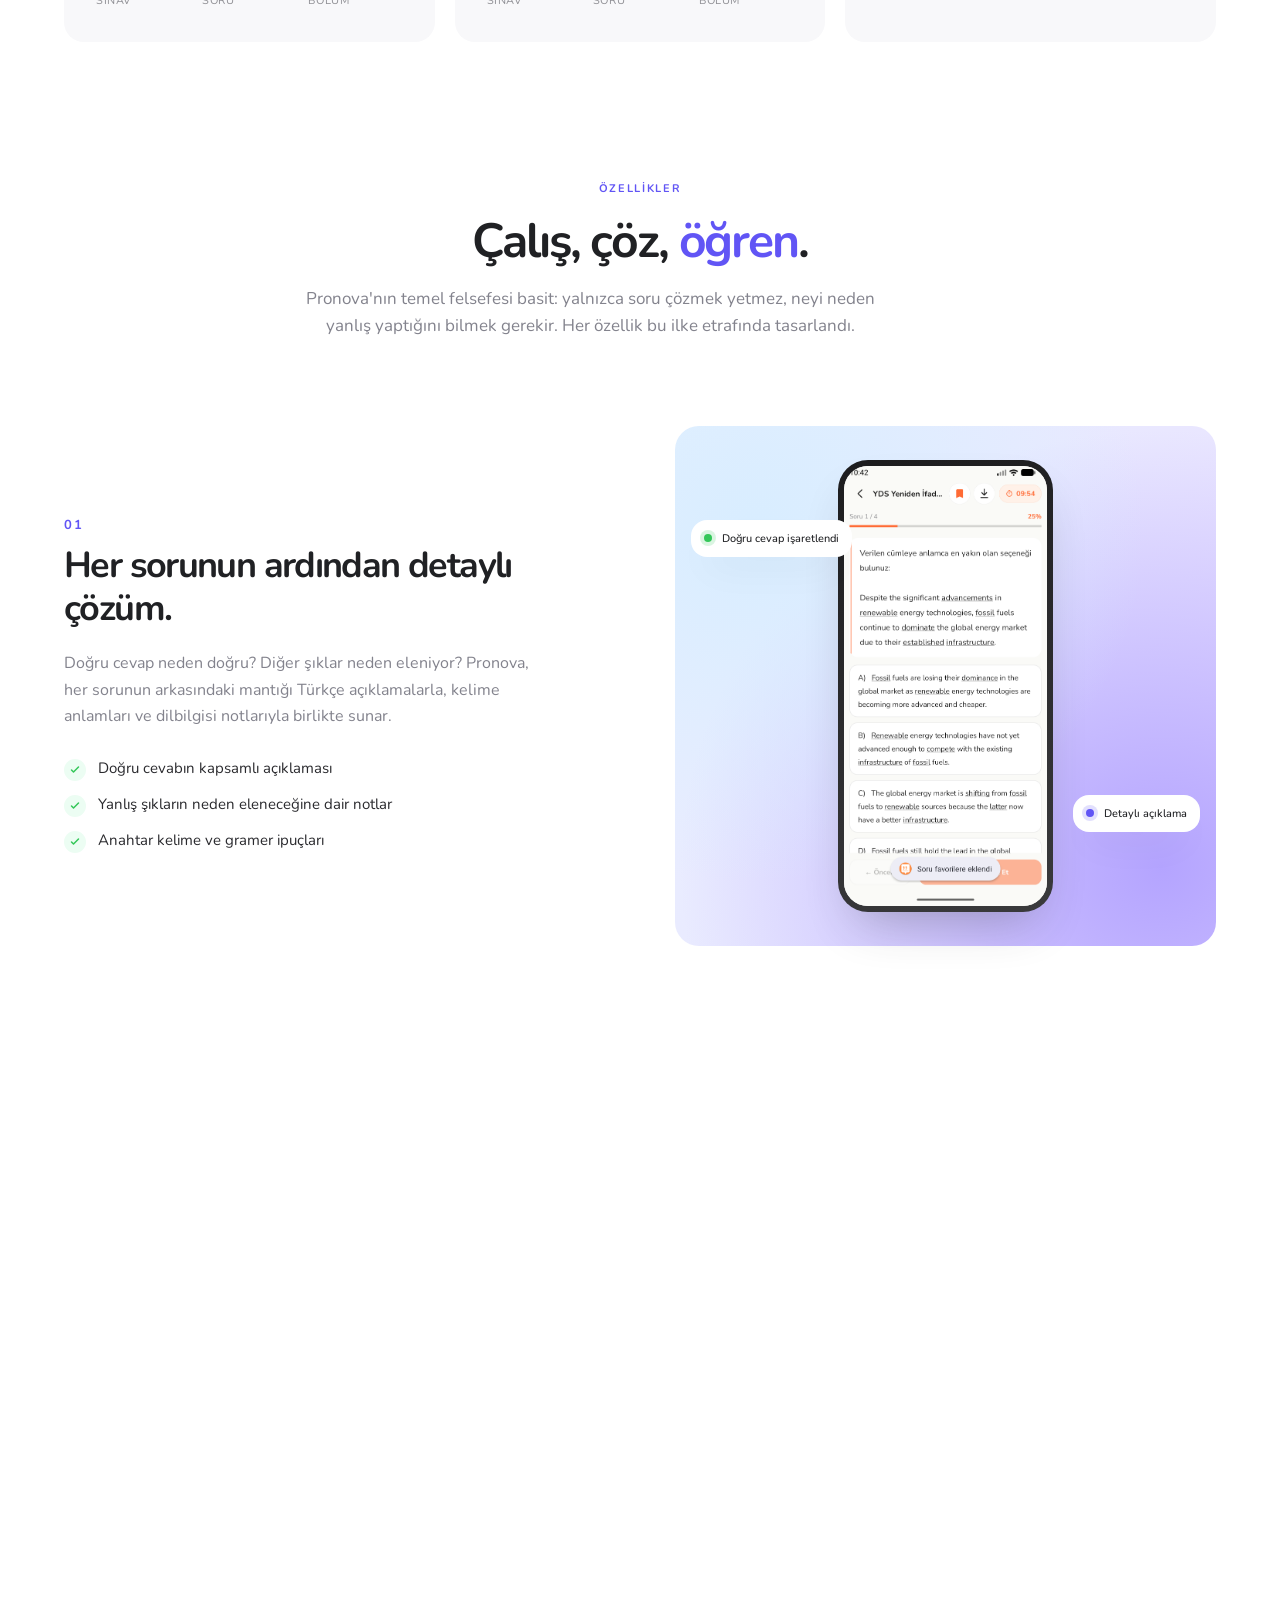
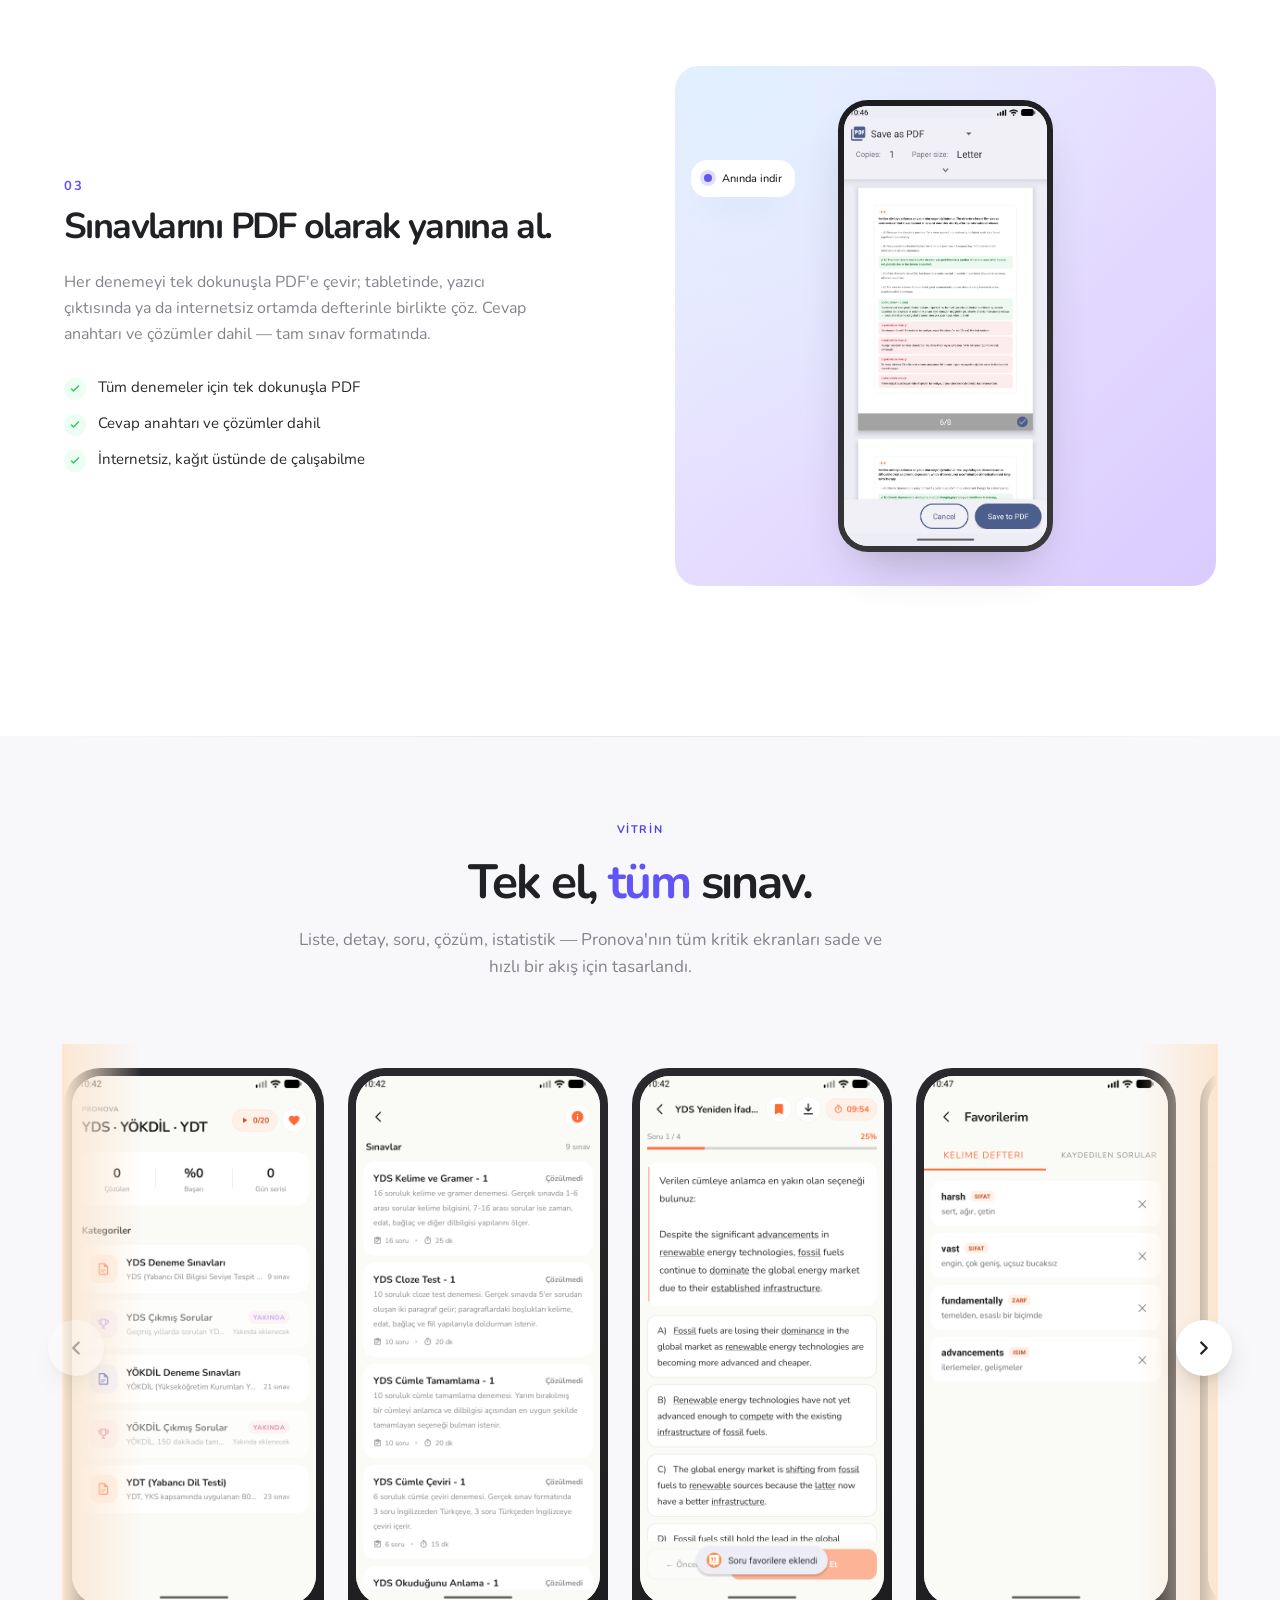
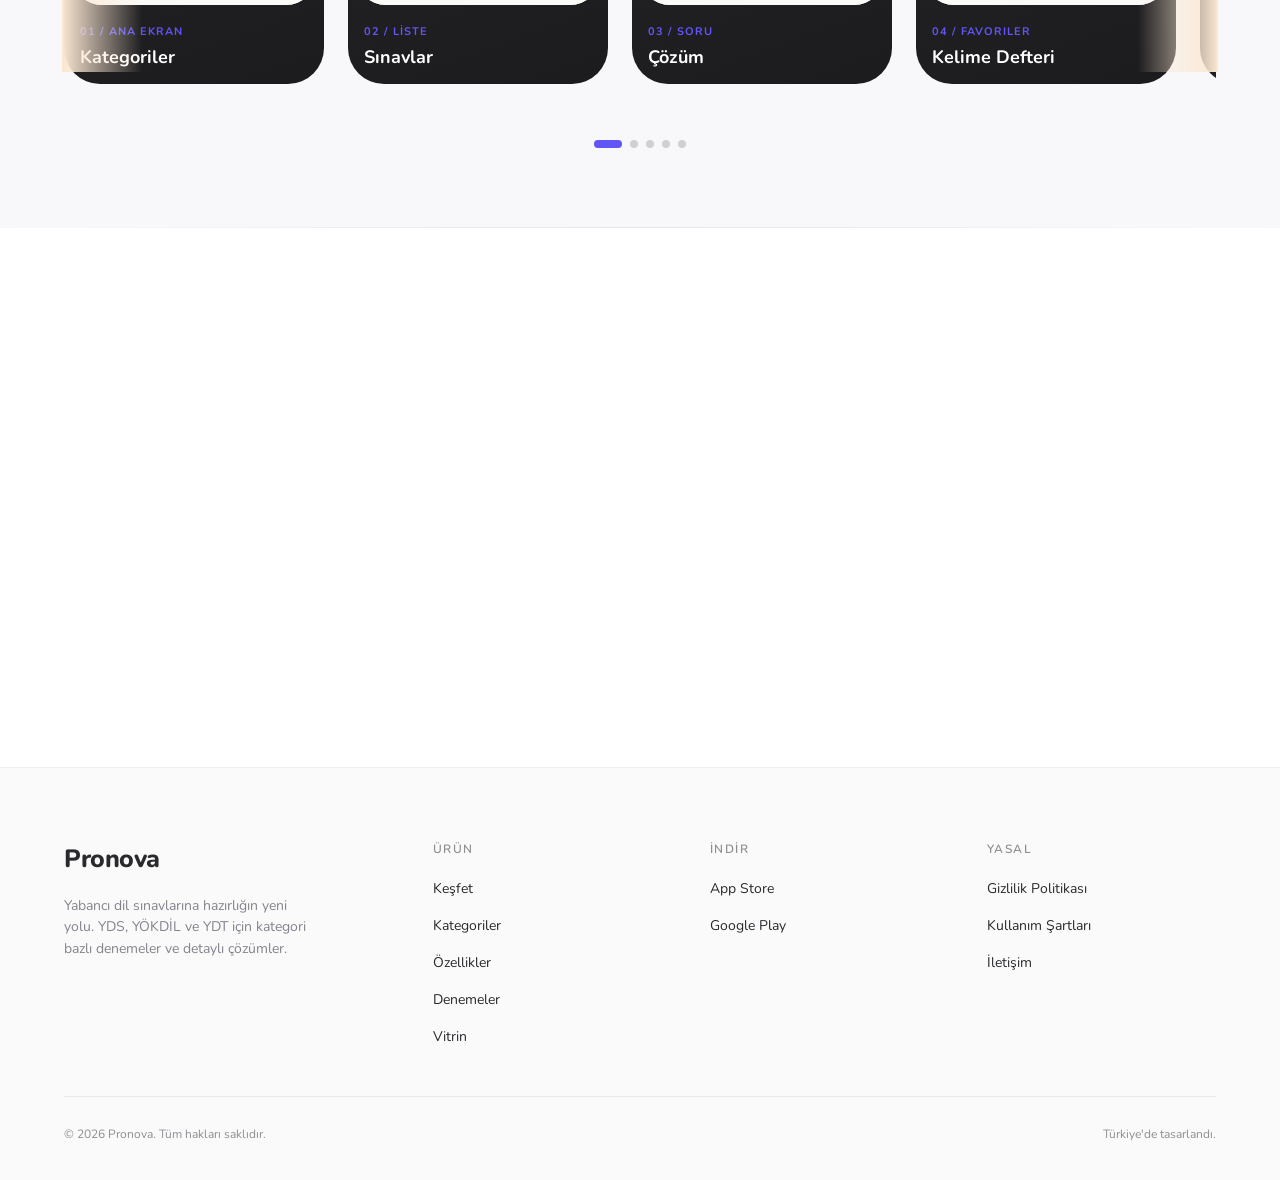
==== commit 9eb52727: "Redesign Pronova with centered layout and Qwen-inspired blue palette" ====
--- a/index.html
+++ b/index.html
@@ -5,7 +5,7 @@
   <meta name="viewport" content="width=device-width, initial-scale=1.0" />
   <title>Pronova — YDS, YÖKDİL ve YDT için yeni nesil hazırlık</title>
   <meta name="description" content="YDS, YÖKDİL ve YDT için kategori bazlı denemeler, detaylı çözümler ve gerçek zamanlı ilerleme takibi. Yabancı dil sınavlarında zirveye taşıyan yol arkadaşın." />
-  <meta name="theme-color" content="#F97316" />
+  <meta name="theme-color" content="#6155F5" />
 
   <link rel="preconnect" href="https://fonts.googleapis.com" />
   <link rel="preconnect" href="https://fonts.gstatic.com" crossorigin />
@@ -13,11 +13,11 @@
 
   <style>
     :root {
-      --primary: #F97316;
-      --primary-dark: #EA580C;
-      --primary-light: #FB923C;
-      --accent-light: #FFF7ED;
-      --accent-soft: #FEF3E8;
+      --primary: #6155F5;
+      --primary-dark: #4F42DF;
+      --primary-light: #9189FF;
+      --accent-light: #F4F2FF;
+      --accent-soft: #EFECFF;
 
       --bg: #FAF7F2;
       --bg-2: #F2F2F7;
@@ -157,7 +157,7 @@
     .btn-primary:hover {
       background: var(--primary);
       transform: translateY(-2px);
-      box-shadow: 0 12px 28px -10px rgba(249,115,22,0.55);
+      box-shadow: 0 12px 28px -10px rgba(97,85,245,0.55);
     }
     .btn-secondary {
       background: transparent;
@@ -207,7 +207,7 @@
       flex-shrink: 0;
       border-radius: 9px;
       overflow: hidden;
-      box-shadow: 0 4px 12px -2px rgba(249,115,22,0.35);
+      box-shadow: 0 4px 12px -2px rgba(97,85,245,0.35);
     }
     .logo-mark svg { width: 100%; height: 100%; display: block; }
     .nav-links {
@@ -267,7 +267,7 @@
       content: "";
       position: absolute;
       inset: 10% -10% 10% -10%;
-      background: radial-gradient(60% 50% at 50% 50%, rgba(249,115,22,0.18), transparent 70%);
+      background: radial-gradient(60% 50% at 50% 50%, rgba(97,85,245,0.18), transparent 70%);
       filter: blur(20px);
       z-index: 0;
     }
@@ -279,7 +279,7 @@
       background: linear-gradient(160deg, #1c1c1e, #3a3a3c);
       box-shadow:
         0 60px 120px -40px rgba(28,28,30,0.4),
-        0 30px 60px -30px rgba(249,115,22,0.25),
+        0 30px 60px -30px rgba(97,85,245,0.25),
         inset 0 0 0 1px rgba(255,255,255,0.05);
       z-index: 1;
       transform: rotate(-2deg);
@@ -622,7 +622,7 @@
     .anno-dot {
       width: 8px; height: 8px; border-radius: 50%;
       background: var(--primary);
-      box-shadow: 0 0 0 4px rgba(249,115,22,0.18);
+      box-shadow: 0 0 0 4px rgba(97,85,245,0.18);
     }
     .anno-dot.green { background: var(--success); box-shadow: 0 0 0 4px rgba(52,199,89,0.18); }
     .anno-dot.blue { background: var(--blue); box-shadow: 0 0 0 4px rgba(59,130,246,0.18); }
@@ -658,7 +658,7 @@
     .qtype:hover {
       border-color: var(--primary);
       transform: translateY(-3px);
-      box-shadow: 0 18px 40px -20px rgba(249,115,22,0.25);
+      box-shadow: 0 18px 40px -20px rgba(97,85,245,0.25);
     }
     .qtype-num {
       font-family: var(--font-mono);
@@ -724,7 +724,7 @@
       width: 8px; height: 8px;
       background: var(--primary);
       border-radius: 50%;
-      box-shadow: 0 0 0 4px rgba(249,115,22,0.2);
+      box-shadow: 0 0 0 4px rgba(97,85,245,0.2);
       animation: pulse 2s ease-in-out infinite;
     }
     @keyframes pulse {
@@ -820,7 +820,7 @@
     .mini-feature:hover {
       border-color: var(--primary);
       transform: translateY(-3px);
-      box-shadow: 0 18px 40px -20px rgba(249,115,22,0.2);
+      box-shadow: 0 18px 40px -20px rgba(97,85,245,0.2);
     }
     .mini-feature .mf-icon {
       width: 42px; height: 42px;
@@ -860,7 +860,7 @@
     .showcase {
       background:
         radial-gradient(80% 60% at 80% 0%, rgba(251,146,60,0.18), transparent 60%),
-        radial-gradient(60% 50% at 0% 100%, rgba(249,115,22,0.10), transparent 60%),
+        radial-gradient(60% 50% at 0% 100%, rgba(97,85,245,0.10), transparent 60%),
         var(--showcase-bg);
       color: var(--ink);
       padding: 120px 0 96px;
@@ -1118,6 +1118,23 @@
       .float-card { animation: none; }
       .phone, .phone:hover { transform: none; }
     }
+
+/* Pronova · spacious, centered product design */
+:root{--bg:#fff;--surface-soft:#f8f8fa;--hairline:#e9e9ed;--max:1200px;--ink:#202124;--muted:#83838d}
+body::before{display:none}body{background:#fff}h1,h2,h3,h4{font-weight:700;letter-spacing:-.045em}.italic{font-style:normal;font-weight:inherit}
+.nav,.nav.scrolled{background:rgba(255,255,255,.94);border-color:#f1f1f4}.nav-inner{height:84px}.logo{font-size:27px;font-weight:800}.logo-mark{box-shadow:none}.nav-links{gap:28px}.nav-links a:first-child,.nav-links a:nth-child(4){display:none}
+.btn{font-weight:600;padding:13px 24px}.btn-primary{background:var(--primary)}.btn-primary:hover{background:var(--primary-dark);box-shadow:none}.btn-secondary{border-color:#dedee4}.btn:hover{transform:none}
+.hero{padding:100px 0 84px}.hero-grid{display:block}.hero-copy{text-align:center;max-width:840px;margin:auto}.hero-copy h1{font-size:clamp(42px,5.5vw,72px);font-weight:750;line-height:1.12;margin-top:22px}.eyebrow{font-size:11px;font-weight:700;letter-spacing:.15em}.eyebrow:before{display:none}.hero-copy .lead{max-width:590px;margin:24px auto 0;font-size:18px;line-height:1.7}.hero-actions{justify-content:center;margin-top:30px}.hero-meta{justify-content:center;margin-top:22px;font-size:12px}.dots{display:none}
+.study-pills{display:flex;justify-content:center;gap:10px;flex-wrap:wrap;max-width:850px;margin:45px auto 0}.study-pills a{padding:10px 18px;border:1px solid #e0e0e6;border-radius:13px;font-size:13px;transition:.2s}.study-pills a:hover{border-color:var(--primary);color:var(--primary);background:#F4F2FF}
+.stats{padding:0 0 90px}.stats-grid{border:0;gap:12px}.stat{background:#f8f8fa;border:0;border-radius:16px;text-align:center;padding:28px 15px}.stat-value{font-size:40px;font-weight:700}.stat-label{font-size:12px}.stat-value sup{font-size:.45em}
+.section{padding:85px 0}.section-head{max-width:700px;text-align:center;margin:0 auto 52px}.section-head h2{margin-top:16px}.display-2{font-size:clamp(32px,4vw,48px);font-weight:700}.section-head .lead{font-size:17px;margin-top:20px}.cats{border:0;background:#fff}.cat{border:0;border-radius:20px;padding:32px;background:#f8f8fa}.cat h3{font-size:27px;font-weight:700}.cat:hover{box-shadow:none}.cat-art{display:none}.cat-stats{border-top:1px solid #e6e6eb}.cat-stats strong{font-weight:700}
+.feature{border:0;padding:35px 0 65px;gap:70px}.feature-text .feature-num{font-size:13px;font-weight:700;letter-spacing:.15em}.feature-text h3{font-size:36px;font-weight:700;line-height:1.2}.feature-text p{font-size:16px}.feature-visual{min-height:520px;border-radius:24px;background:radial-gradient(ellipse at 15% 20%,#D8EDFF,transparent 60%),radial-gradient(ellipse at 90% 85%,#B4A4FF,transparent 70%),linear-gradient(120deg,#E9F1FF,#E9E0FF)}.feature-visual.tinted-blue{background:radial-gradient(at 0% 20%,#cdefff,transparent 60%),linear-gradient(135deg,#eeedff,#d7c4ff)}.feature-visual.tinted-pink{background:radial-gradient(at 10% 0%,#E0EFFF,transparent 60%),linear-gradient(135deg,#F0EEFF,#DACBFF)}.feature-visual:before{display:none}.phone-sm{width:215px;padding:6px;border-radius:30px;box-shadow:0 25px 50px -20px #3335}.phone-sm .phone-screen{border-radius:24px}.anno{font-size:11px;padding:10px 13px}.feature-visual .anno-1{left:16px}.feature-visual .anno-2{right:16px}
+.showcase{background:#f8f8fa;padding:80px 0}.showcase-card{box-shadow:none}.showcase .section-head{margin:auto!important}.showcase-tag strong{font-weight:700}.cta{padding:100px 0;background:#fff}.cta .display-1{font-size:clamp(36px,5vw,60px);font-weight:700}.footer{background:#fafafa;border-top:1px solid #eee}.footer-brand .logo{font-size:25px}.footer-base{font-size:12px}
+a:focus-visible,button:focus-visible{outline:3px solid #A9A2FF;outline-offset:5px}
+@media(max-width:880px){.hero{padding:65px 0}.hero-copy h1{font-size:50px}.feature{gap:30px}.feature-visual{min-height:480px}.feature.reverse .feature-visual{order:2}.feature.reverse .feature-text{order:1}.section{padding:55px 0}.stats{padding-bottom:35px}.nav-inner{height:72px}}
+@media(max-width:560px){.container{padding:0 20px}.hero-copy h1{font-size:43px}.hero-copy .lead{font-size:16px}.hero-meta{font-size:10px}.study-pills{margin-top:30px;gap:8px}.study-pills a{font-size:11px;padding:9px 12px}.stats-grid{grid-template-columns:repeat(2,1fr)}.stat{border:0!important;padding:22px 10px}.stat-value{font-size:32px}.feature-text h3{font-size:30px}.hero-actions .btn{font-size:13px;padding:12px 18px}.nav-links{display:none}.logo{font-size:23px}.logo-mark{width:30px;height:30px}}
+@media(prefers-reduced-motion:reduce){html{scroll-behavior:auto}*,*:before,*:after{animation:none!important;transition:none!important}.reveal{opacity:1!important;transform:none!important}}
+
   </style>
 </head>
 <body>
@@ -1127,20 +1144,20 @@
         <a href="#" class="logo">
           <span class="logo-mark" aria-hidden="true">
             <svg viewBox="0 0 108 108" xmlns="http://www.w3.org/2000/svg">
-              <rect width="108" height="108" rx="24" fill="#F97316"/>
+              <rect width="108" height="108" rx="24" fill="#6155F5"/>
               <path fill="#FFFFFF" d="M30,36 Q30,28 38,28 L70,28 Q78,28 78,36 L78,68 Q78,76 70,76 L60,76 L54,86 L48,76 L38,76 Q30,76 30,68 Z"/>
-              <path fill="#FF8C42" d="M40,44 Q40,40 44,40 Q48,40 48,44 L48,52 Q48,58 42,60 L40,58 Q44,56 44,52 L44,50 Q40,50 40,44 Z"/>
-              <path fill="#FF8C42" d="M54,44 Q54,40 58,40 Q62,40 62,44 L62,52 Q62,58 56,60 L54,58 Q58,56 58,52 L58,50 Q54,50 54,44 Z"/>
-              <line x1="38" y1="66" x2="70" y2="66" stroke="#FFB380" stroke-width="3" stroke-linecap="round"/>
+              <path fill="#9189FF" d="M40,44 Q40,40 44,40 Q48,40 48,44 L48,52 Q48,58 42,60 L40,58 Q44,56 44,52 L44,50 Q40,50 40,44 Z"/>
+              <path fill="#9189FF" d="M54,44 Q54,40 58,40 Q62,40 62,44 L62,52 Q62,58 56,60 L54,58 Q58,56 58,52 L58,50 Q54,50 54,44 Z"/>
+              <line x1="38" y1="66" x2="70" y2="66" stroke="#C4BEFF" stroke-width="3" stroke-linecap="round"/>
             </svg>
           </span>
                     Pronova
         </a>
       <nav class="nav-links">
-        <a href="#yenilikler">Yenilikler</a>
+        <a href="#ozellikler">Keşfet</a>
         <a href="#kategoriler">Kategoriler</a>
         <a href="#ozellikler">Özellikler</a>
-        <a href="#soru-tipleri">Soru Tipleri</a>
+        <a href="#kategoriler">Denemeler</a>
         <a href="#vitrin">Vitrin</a>
       </nav>
       <div class="nav-cta">
@@ -1160,10 +1177,10 @@
         <div class="hero-copy">
           <span class="eyebrow reveal">YDS · YÖKDİL · YDT</span>
           <h1 class="display-1 reveal delay-1">
-            Yabancı dil sınavlarına hazırlığın <span class="italic ink-orange">yeni</span> yolu.
+            Daha çok öğren.<br><span class="ink-orange">Hedefine yaklaş.</span>
           </h1>
           <p class="lead reveal delay-2">
-            Pronova; kategori bazlı denemeler, her sorunun ardından gelen detaylı çözümler ve gerçek zamanlı ilerleme takibi ile seni gerçek sınav formatında çalıştırır. Hazırlığını dağınık kaynaklardan değil, tek bir yerden yönet.
+            YDS, YÖKDİL ve YDT hazırlığın tek bir yerde. Gerçek sınav formatında çalış, detaylı çözümlerle öğren, ilerlemeni takip et.
           </p>
           <div class="hero-actions reveal delay-3">
             <a href="#indir" class="btn btn-primary">
@@ -1178,33 +1195,10 @@
           </div>
         </div>
 
-        <div class="phone-stage reveal delay-2">
-          <div class="float-card fc-1">
-            <div class="fc-icon orange">
-              <svg viewBox="0 0 24 24" fill="none" stroke="currentColor" stroke-width="2" stroke-linecap="round" stroke-linejoin="round"><circle cx="12" cy="12" r="10"/><circle cx="12" cy="12" r="3"/></svg>
-            </div>
-            <div class="fc-text">
-              <small>Hedef</small>
-              <strong>%85 başarı</strong>
-            </div>
-          </div>
-
-          <div class="phone">
-            <div class="phone-screen">
-              <img src="images/screen-home.png" alt="Pronova ana ekran: kategoriler" />
-            </div>
-          </div>
-
-          <div class="float-card fc-2">
-            <div class="fc-icon green">
-              <svg viewBox="0 0 24 24" fill="none" stroke="currentColor" stroke-width="2" stroke-linecap="round" stroke-linejoin="round"><path d="M13.5 2L4 14h7l-1 8 9.5-12h-7l1-8z"/></svg>
-            </div>
-            <div class="fc-text">
-              <small>Gün Serisi</small>
-              <strong>5 gün</strong>
-            </div>
-          </div>
+        <div class="study-pills" aria-label="Pronova özellikleri">
+          <a href="#kategoriler">YDS denemeleri ↗</a><a href="#kategoriler">YÖKDİL</a><a href="#kategoriler">YDT</a><a href="#ozellikler">Detaylı çözümler</a><a href="#ozellikler">Kelime defteri</a><a href="#vitrin">PDF indir</a>
         </div>
+
       </div>
     </div>
   </section>
@@ -1433,10 +1427,10 @@
         <div>
           <h5>Ürün</h5>
           <ul>
-            <li><a href="#yenilikler">Yenilikler</a></li>
+            <li><a href="#ozellikler">Keşfet</a></li>
             <li><a href="#kategoriler">Kategoriler</a></li>
             <li><a href="#ozellikler">Özellikler</a></li>
-            <li><a href="#soru-tipleri">Soru Tipleri</a></li>
+            <li><a href="#kategoriler">Denemeler</a></li>
             <li><a href="#vitrin">Vitrin</a></li>
           </ul>
         </div>
@@ -1666,3 +1660,4 @@
   </script>
 </body>
 </html>
+
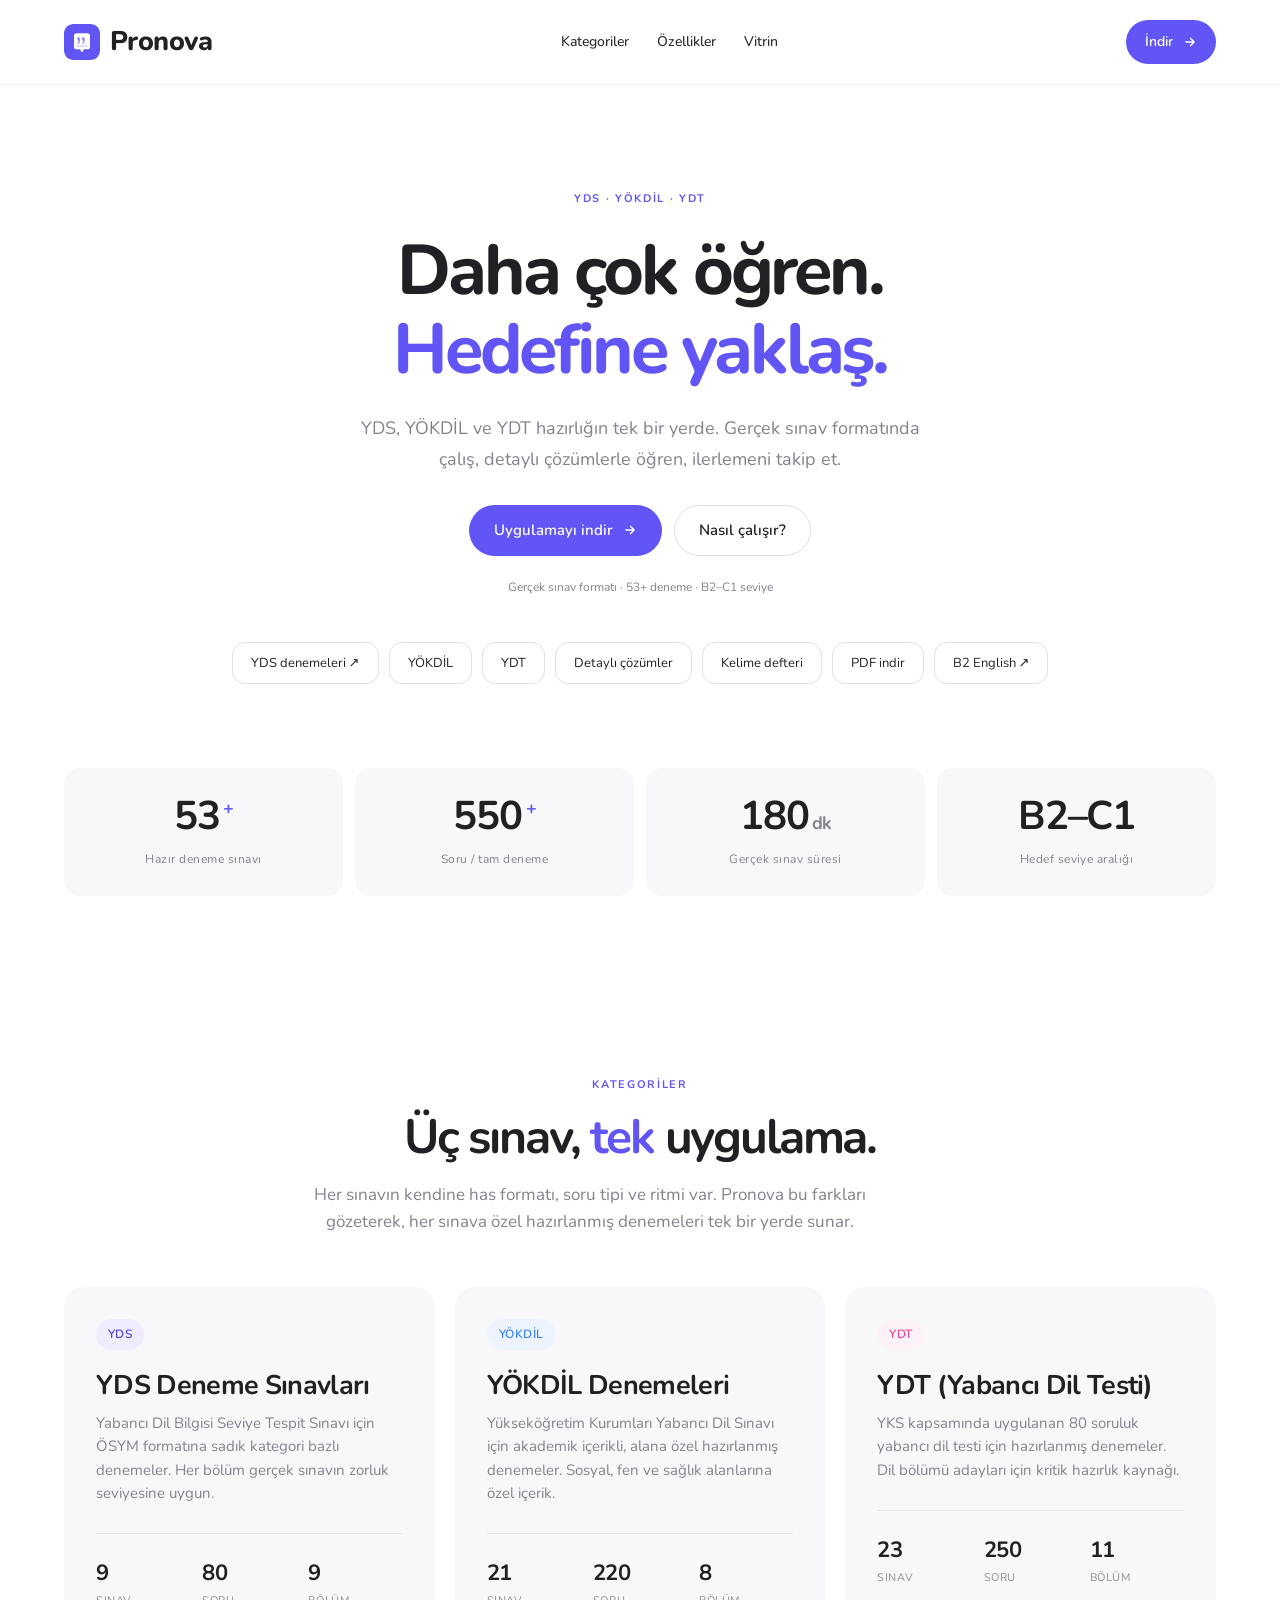
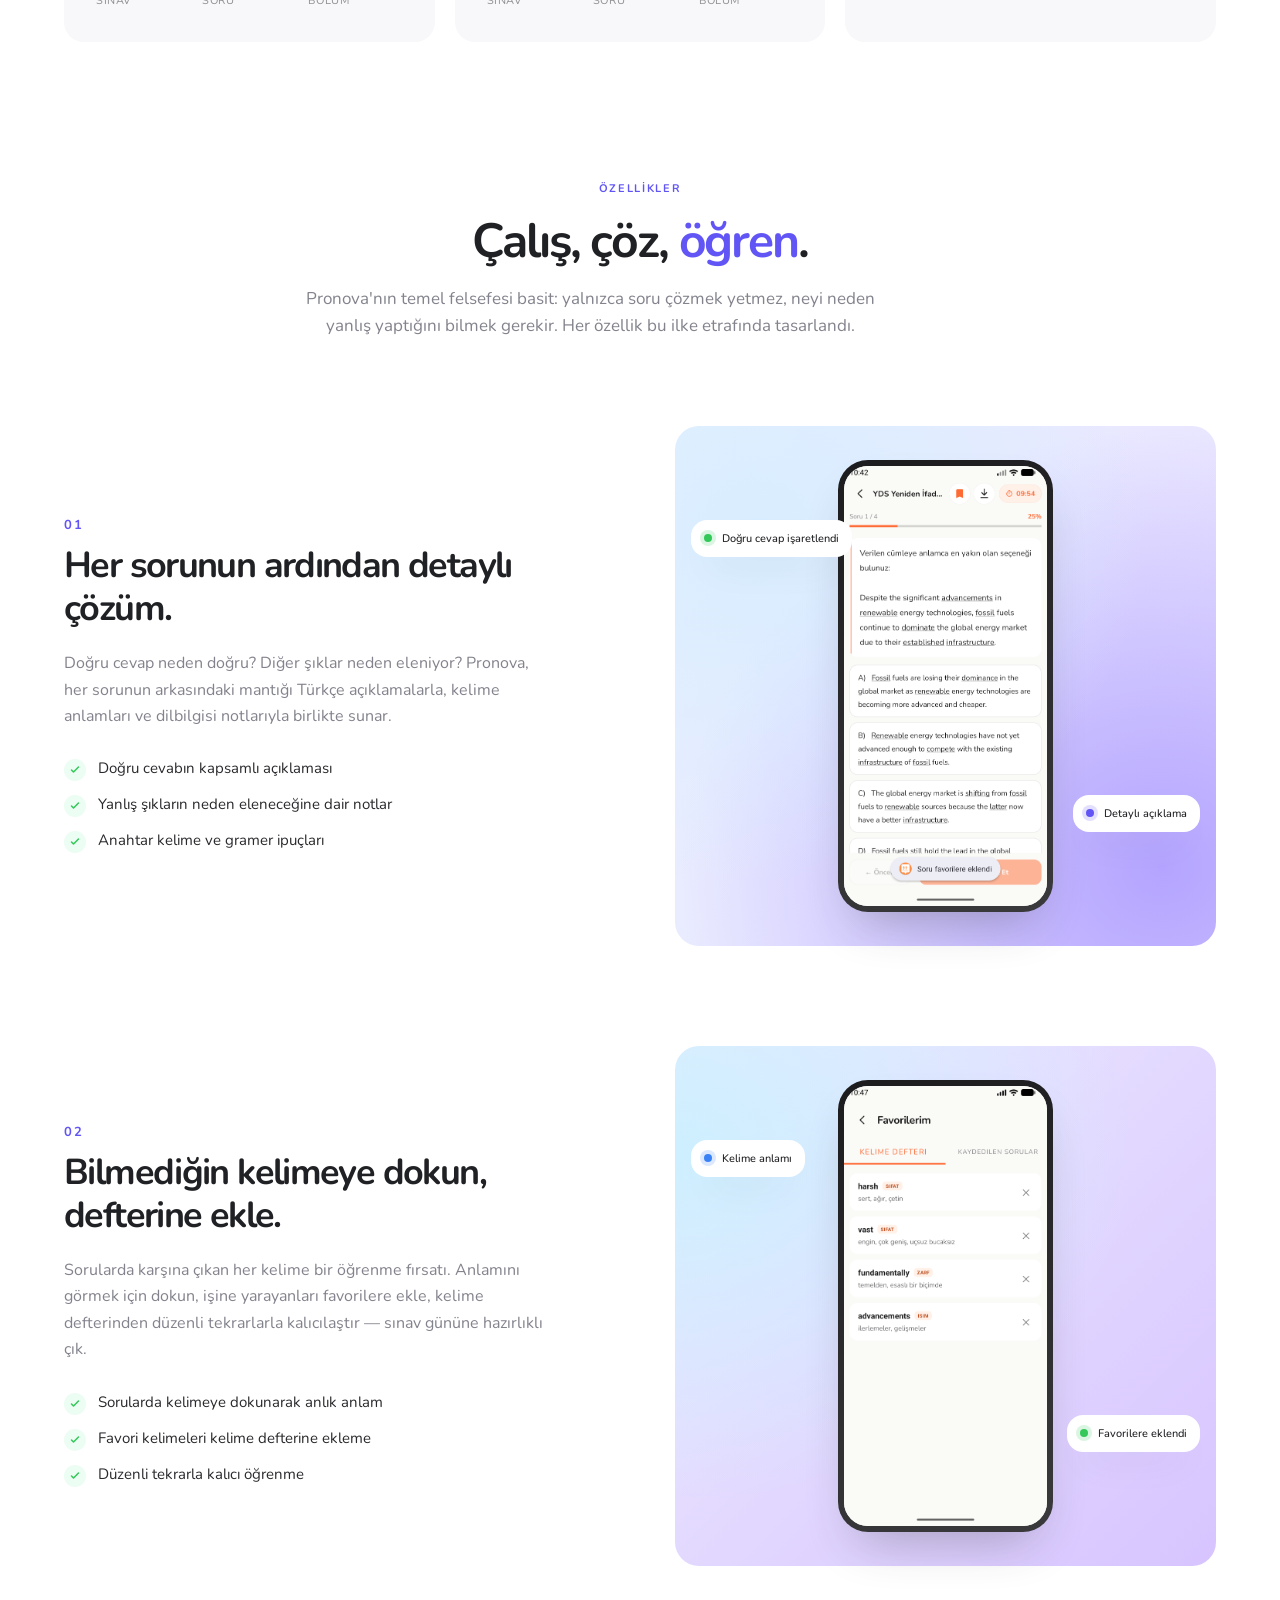
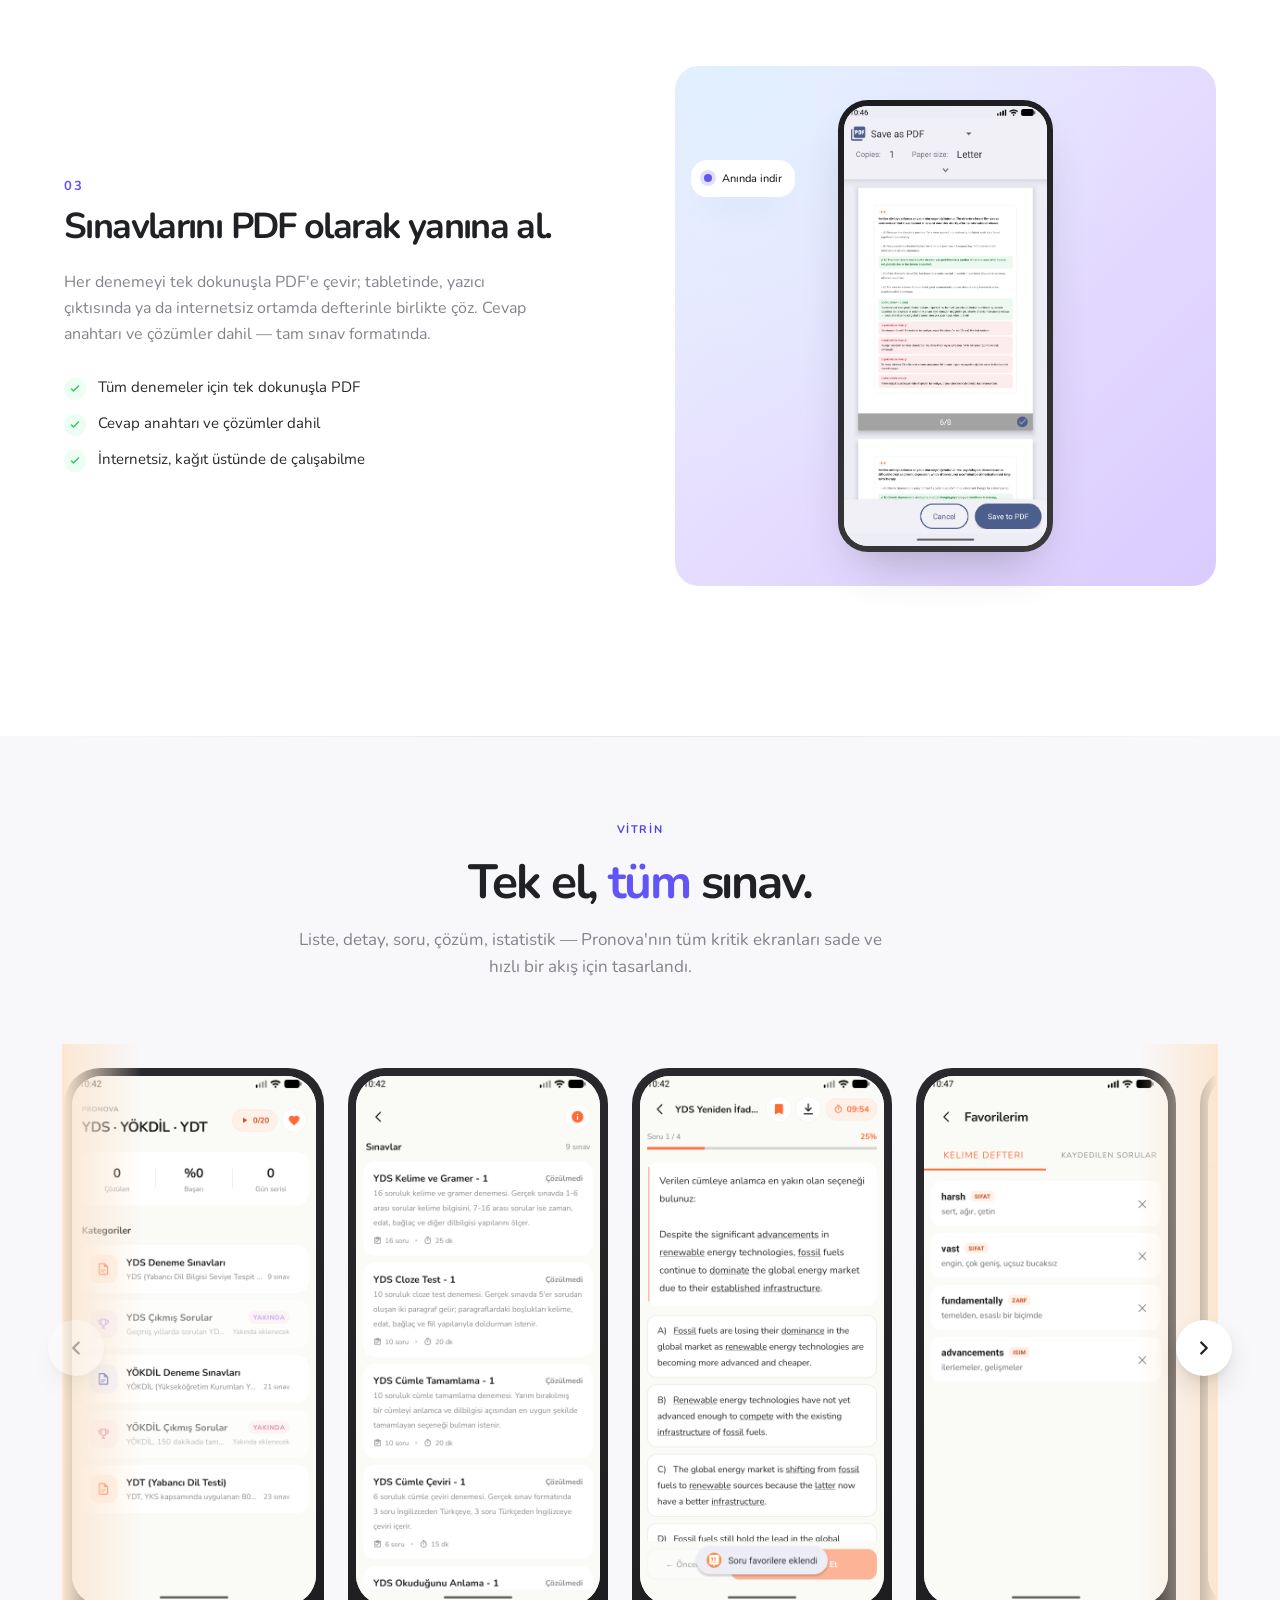
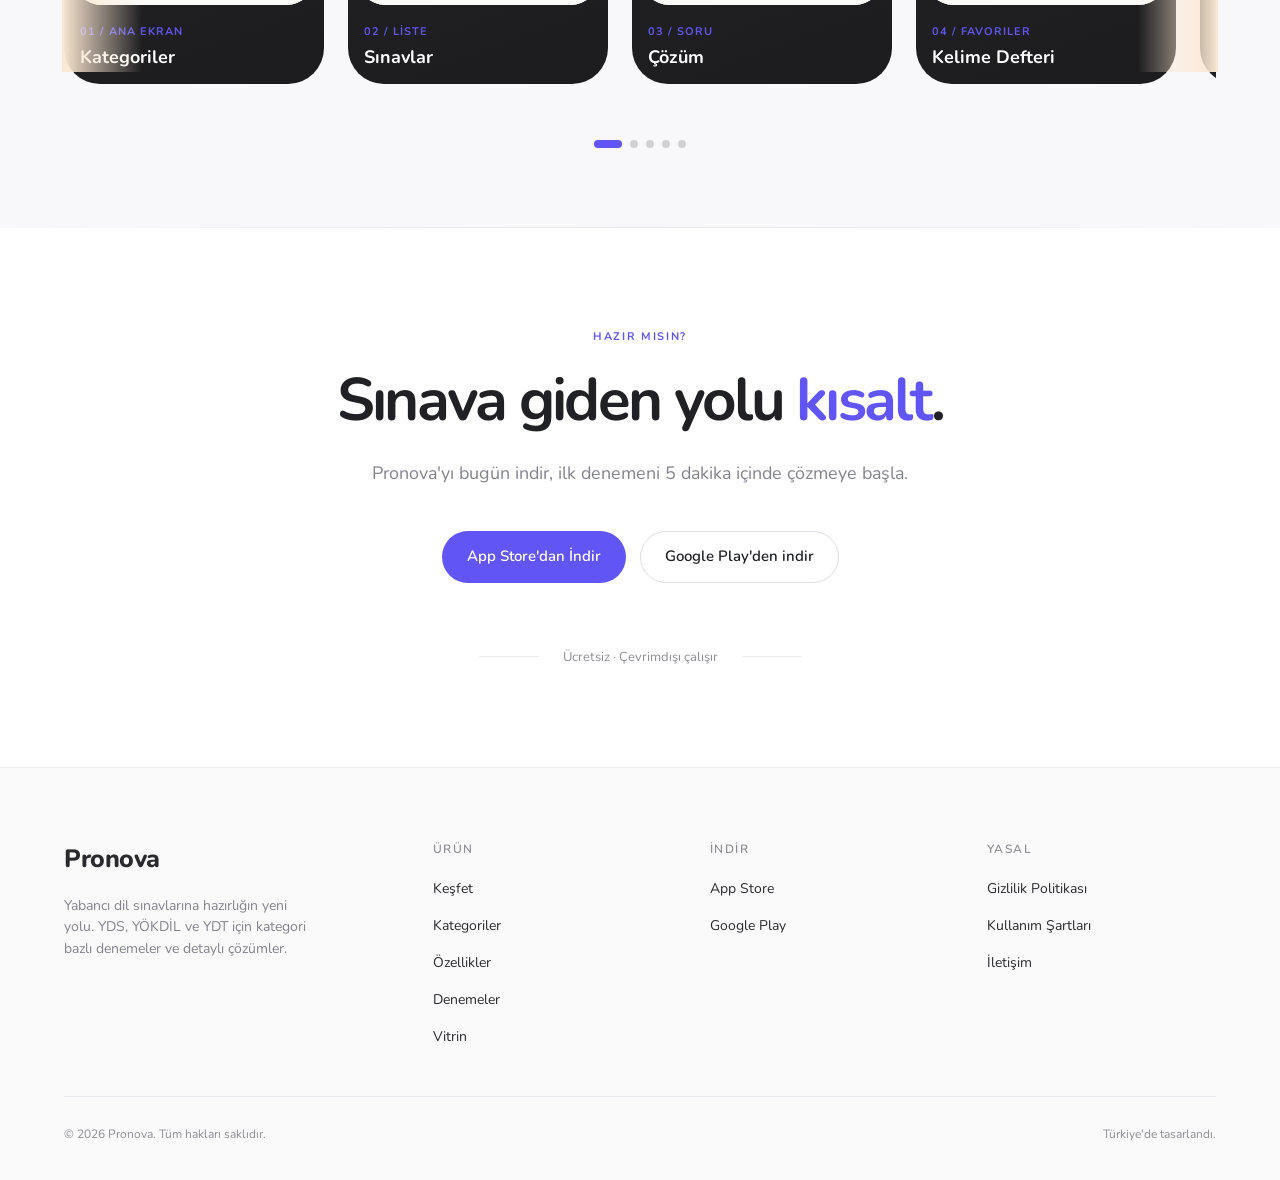
==== commit 21e68607: "Link to B2 English module" ====
--- a/index.html
+++ b/index.html
@@ -1196,7 +1196,7 @@
         </div>
 
         <div class="study-pills" aria-label="Pronova özellikleri">
-          <a href="#kategoriler">YDS denemeleri ↗</a><a href="#kategoriler">YÖKDİL</a><a href="#kategoriler">YDT</a><a href="#ozellikler">Detaylı çözümler</a><a href="#ozellikler">Kelime defteri</a><a href="#vitrin">PDF indir</a>
+          <a href="#kategoriler">YDS denemeleri ↗</a><a href="#kategoriler">YÖKDİL</a><a href="#kategoriler">YDT</a><a href="#ozellikler">Detaylı çözümler</a><a href="#ozellikler">Kelime defteri</a><a href="#vitrin">PDF indir</a><a href="b2-english/">B2 English ↗</a>
         </div>
 
       </div>
@@ -1661,3 +1661,4 @@
 </body>
 </html>
 
+
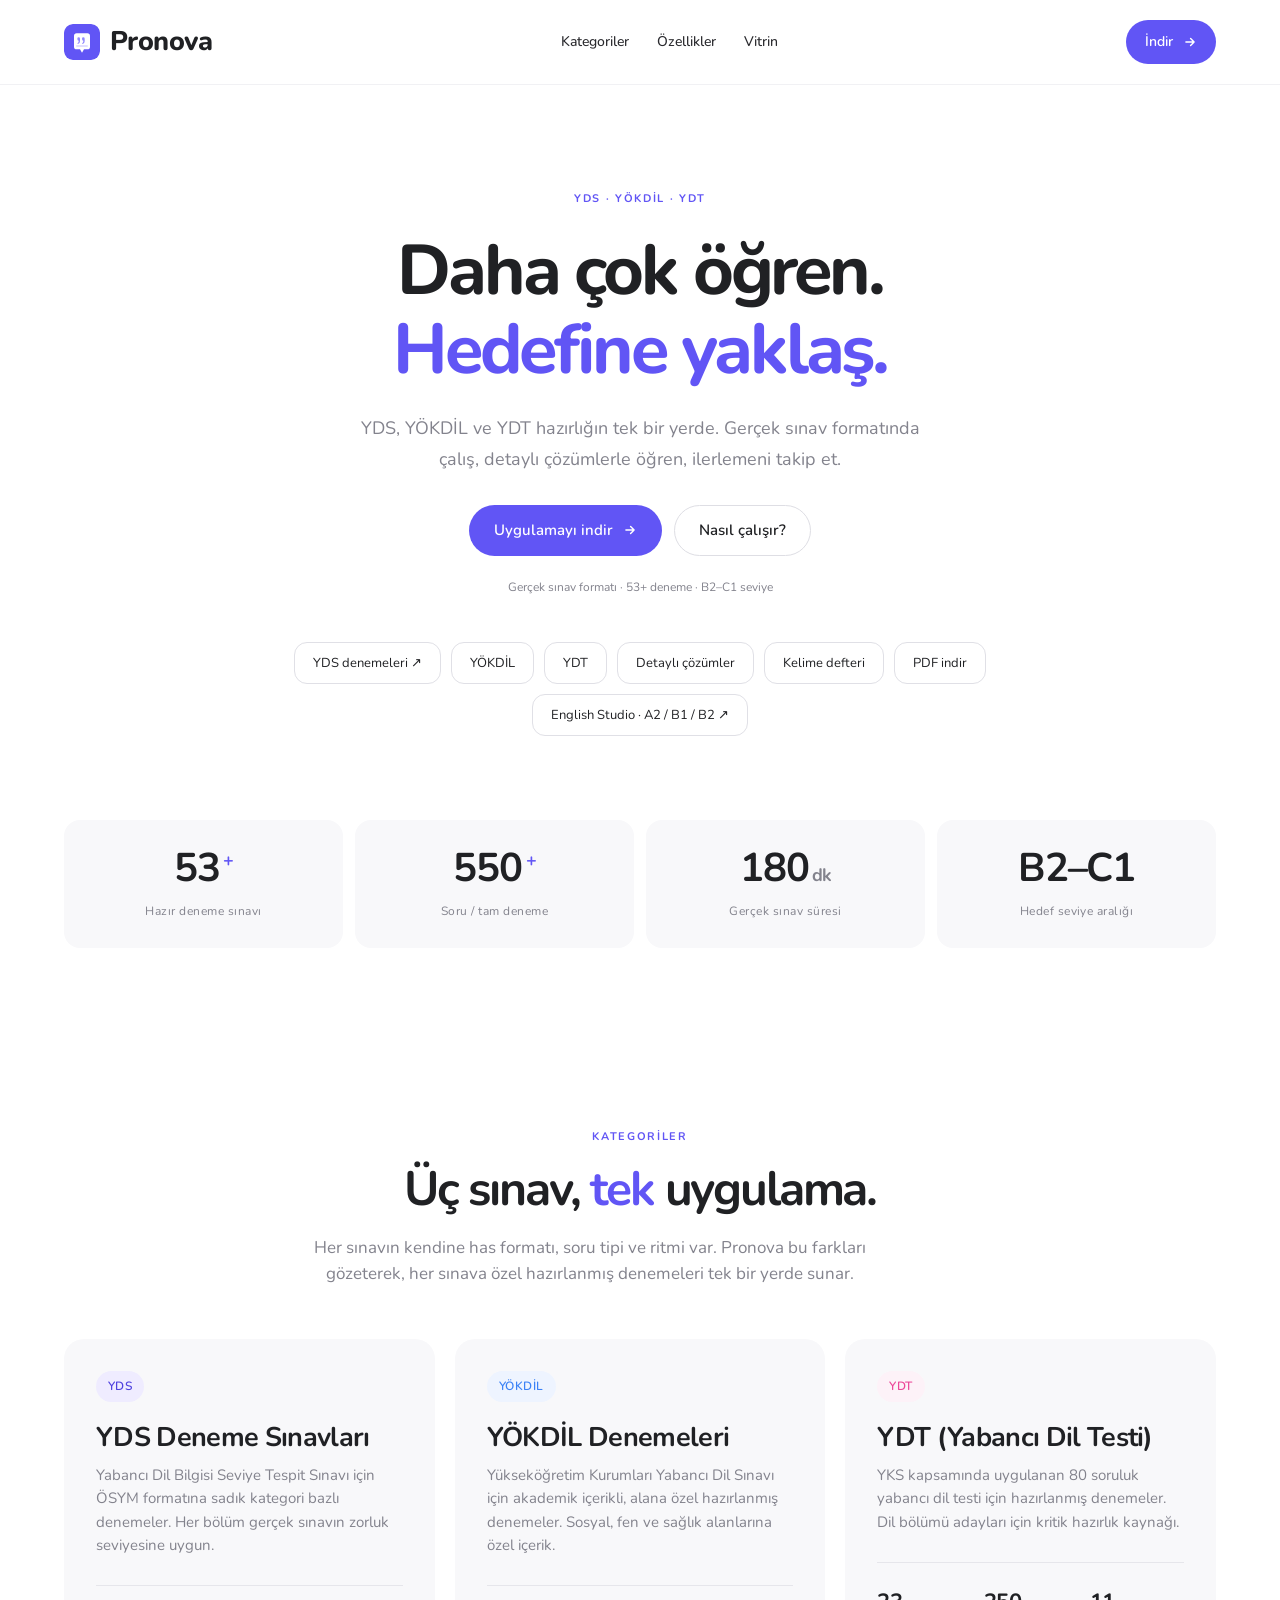
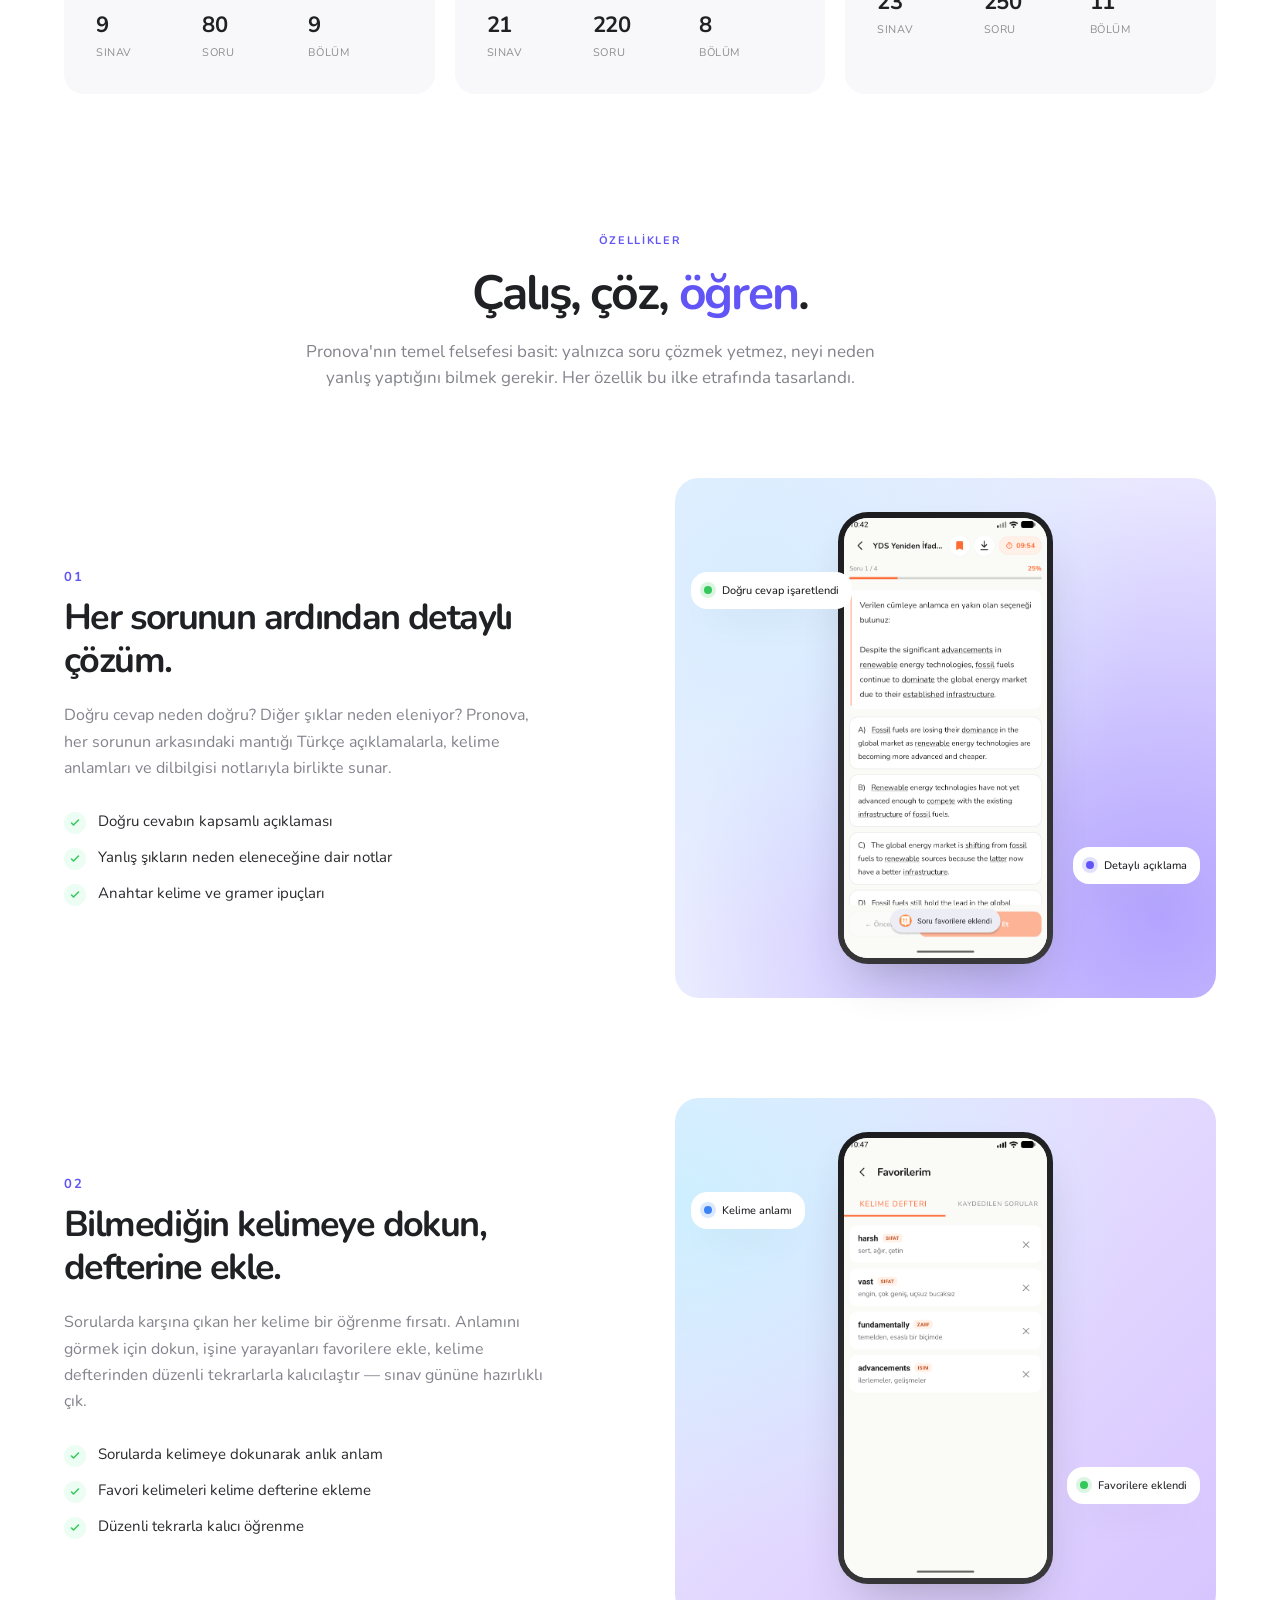
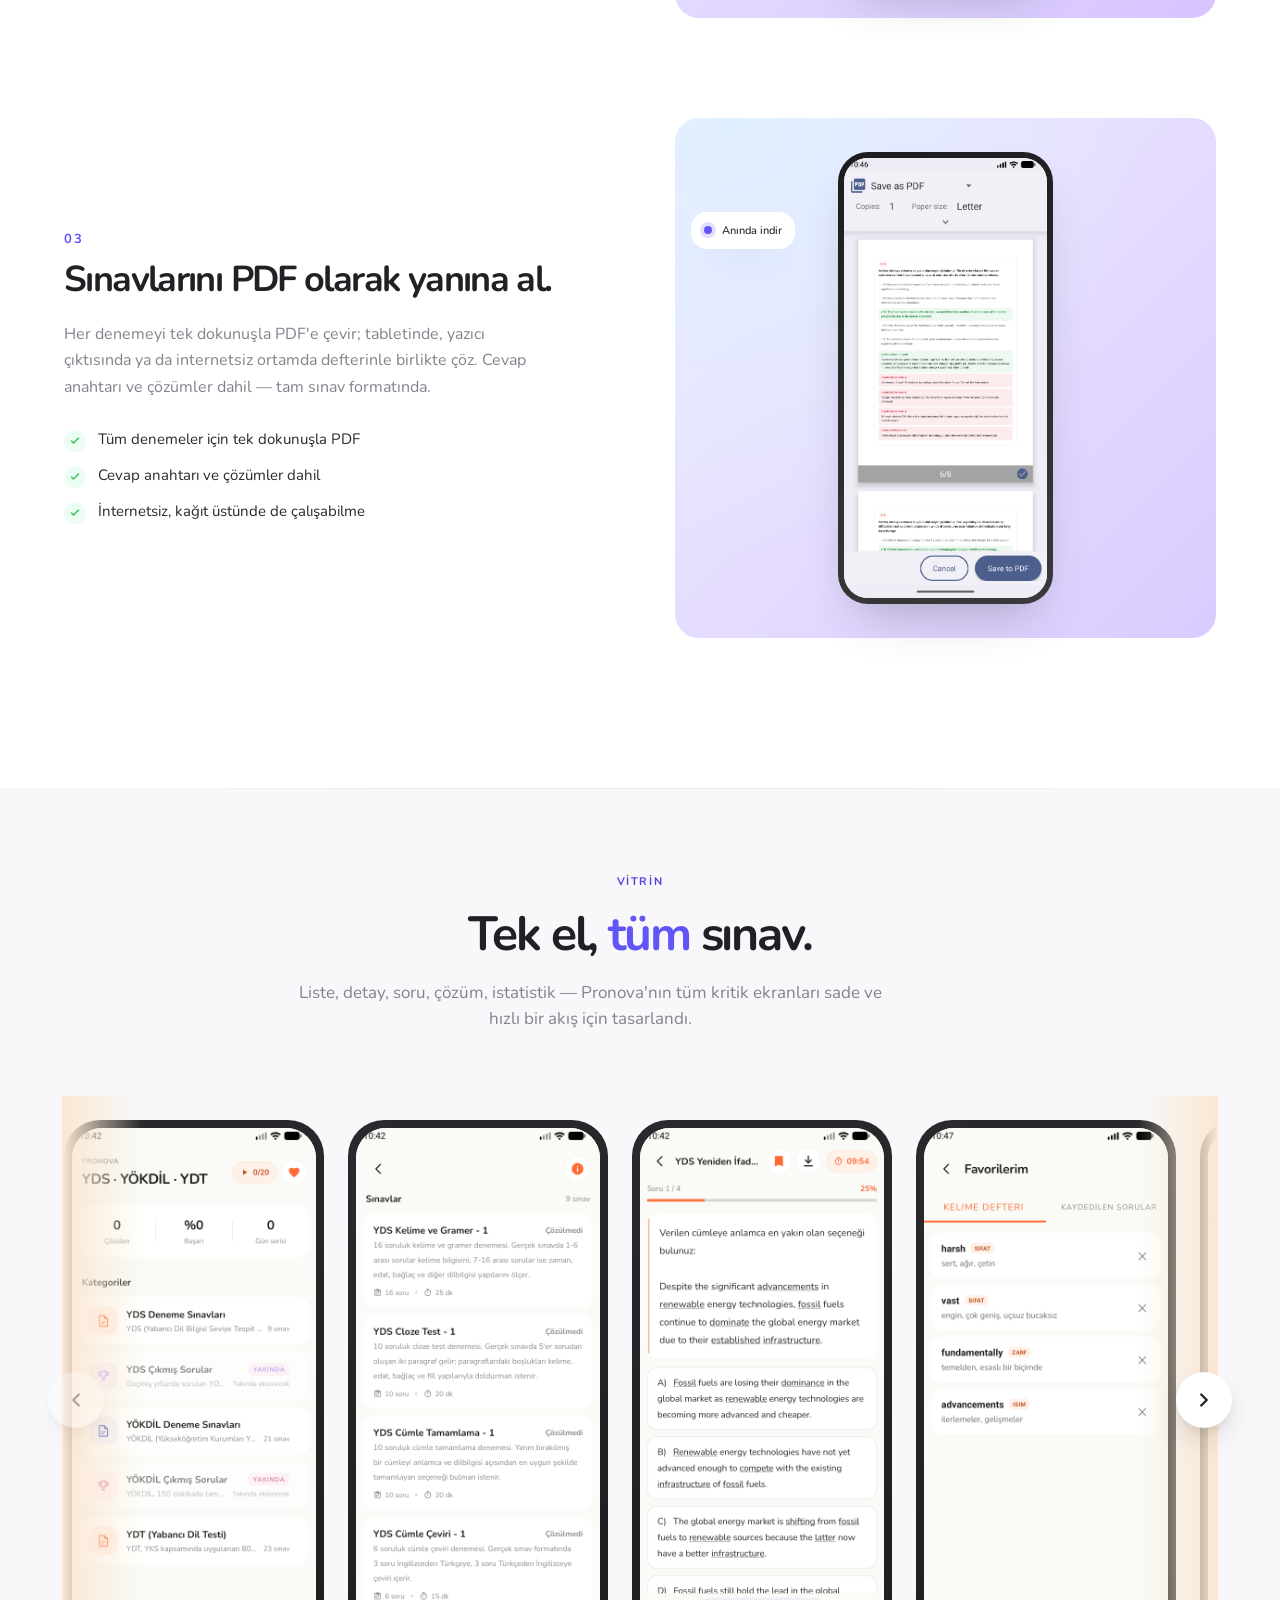
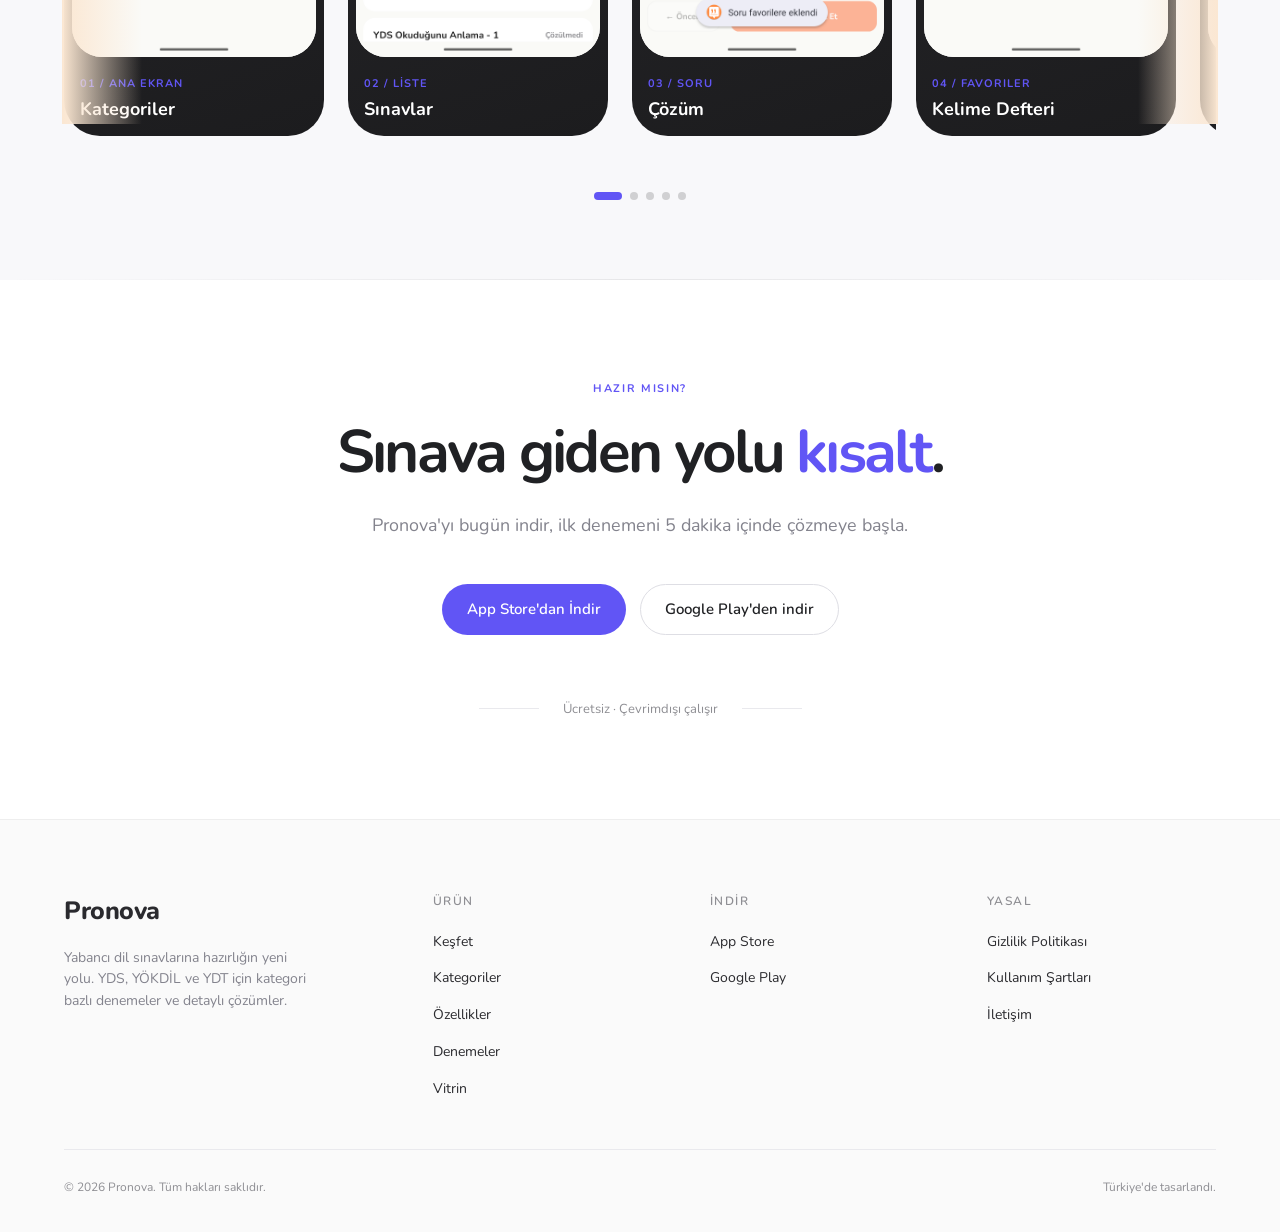
==== commit b4982aef: "Point homepage to unified English Studio" ====
--- a/index.html
+++ b/index.html
@@ -1196,7 +1196,7 @@
         </div>
 
         <div class="study-pills" aria-label="Pronova özellikleri">
-          <a href="#kategoriler">YDS denemeleri ↗</a><a href="#kategoriler">YÖKDİL</a><a href="#kategoriler">YDT</a><a href="#ozellikler">Detaylı çözümler</a><a href="#ozellikler">Kelime defteri</a><a href="#vitrin">PDF indir</a><a href="b2-english/">B2 English ↗</a>
+          <a href="#kategoriler">YDS denemeleri ↗</a><a href="#kategoriler">YÖKDİL</a><a href="#kategoriler">YDT</a><a href="#ozellikler">Detaylı çözümler</a><a href="#ozellikler">Kelime defteri</a><a href="#vitrin">PDF indir</a><a href="english-studio/">English Studio · A2 / B1 / B2 ↗</a>
         </div>
 
       </div>
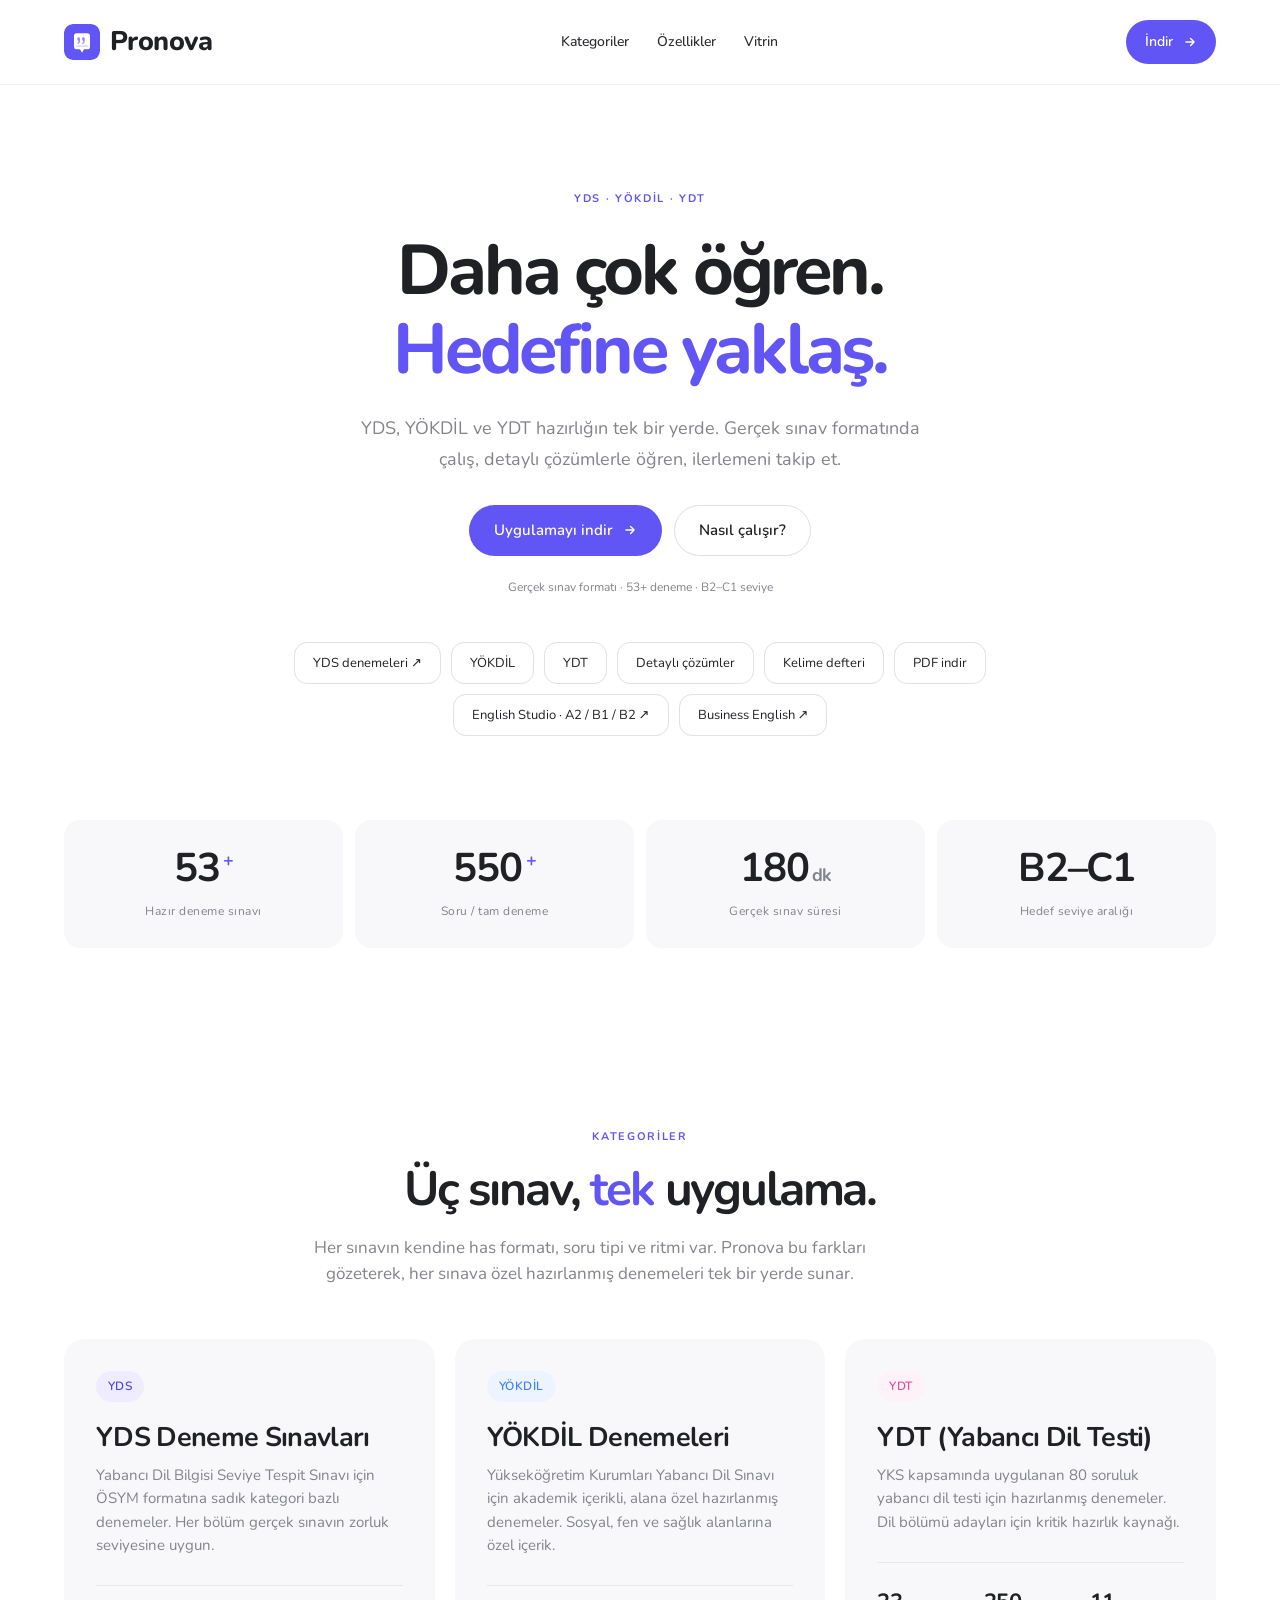
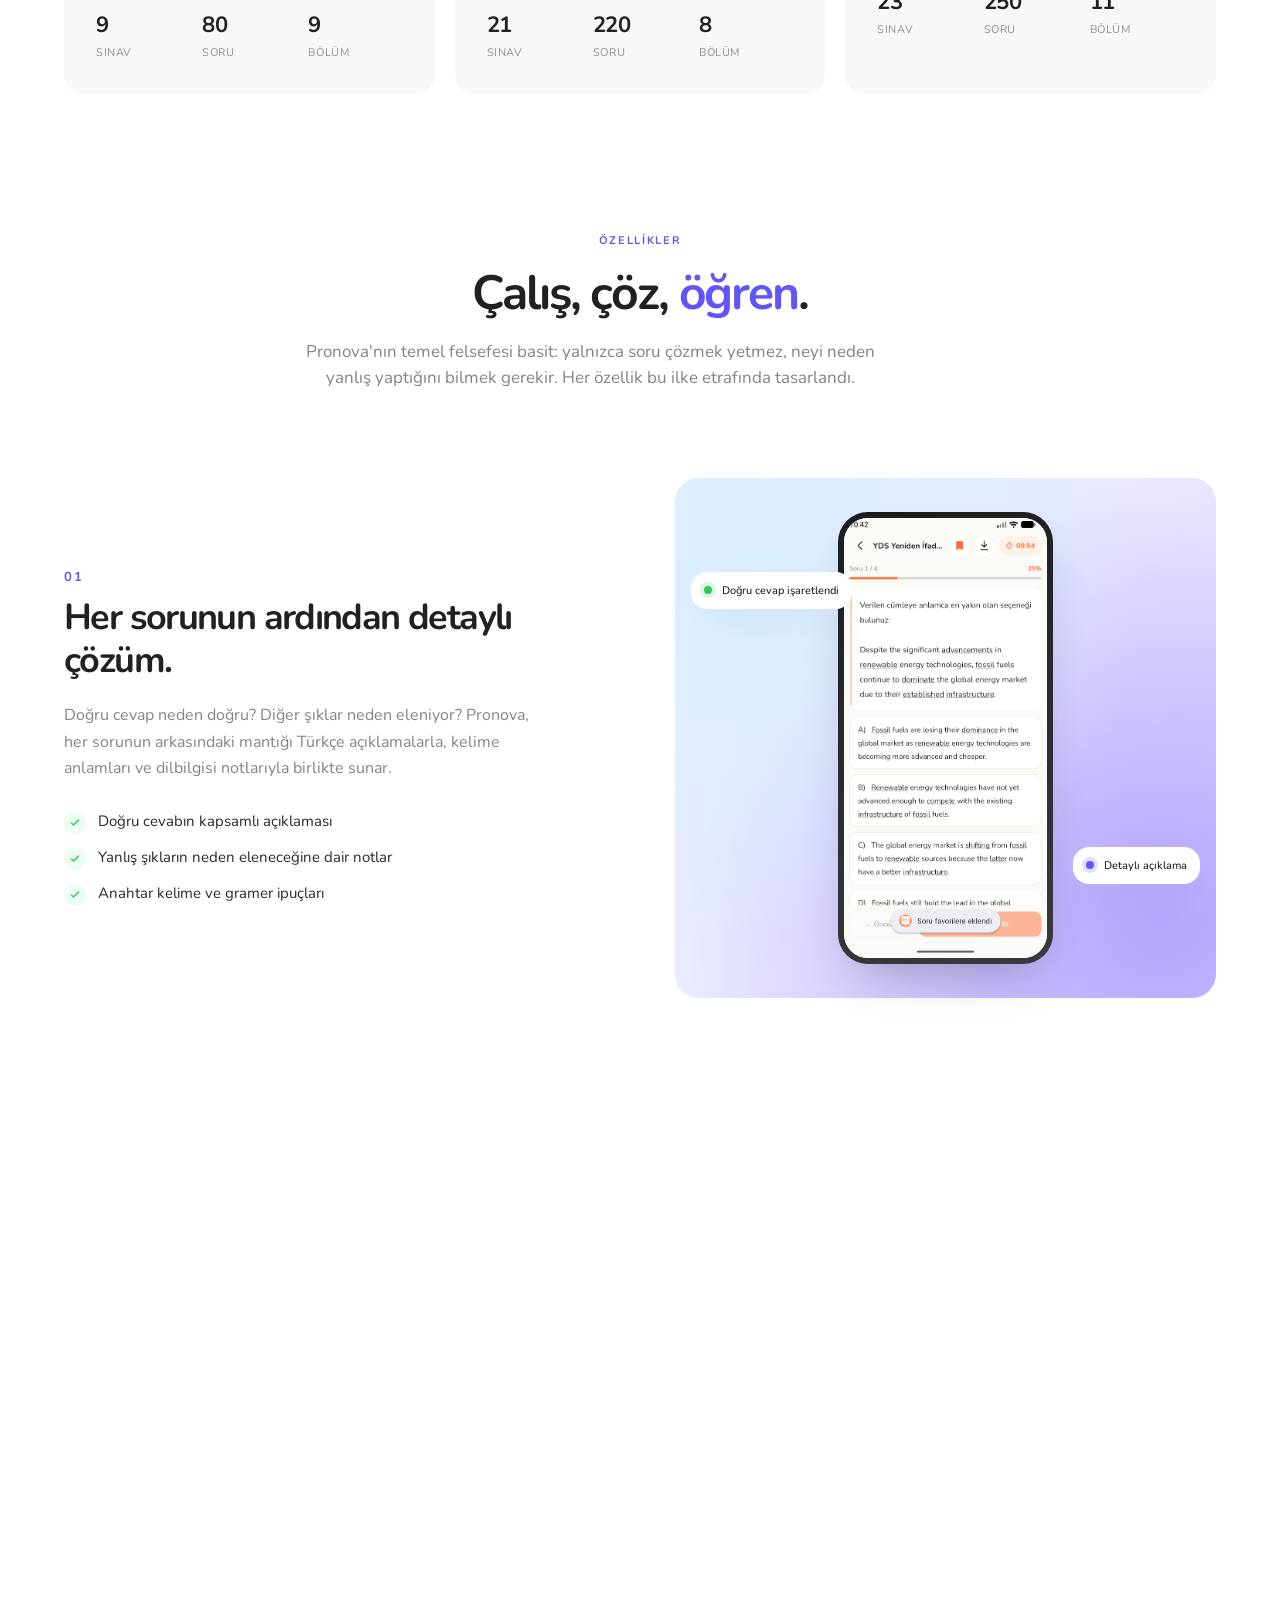
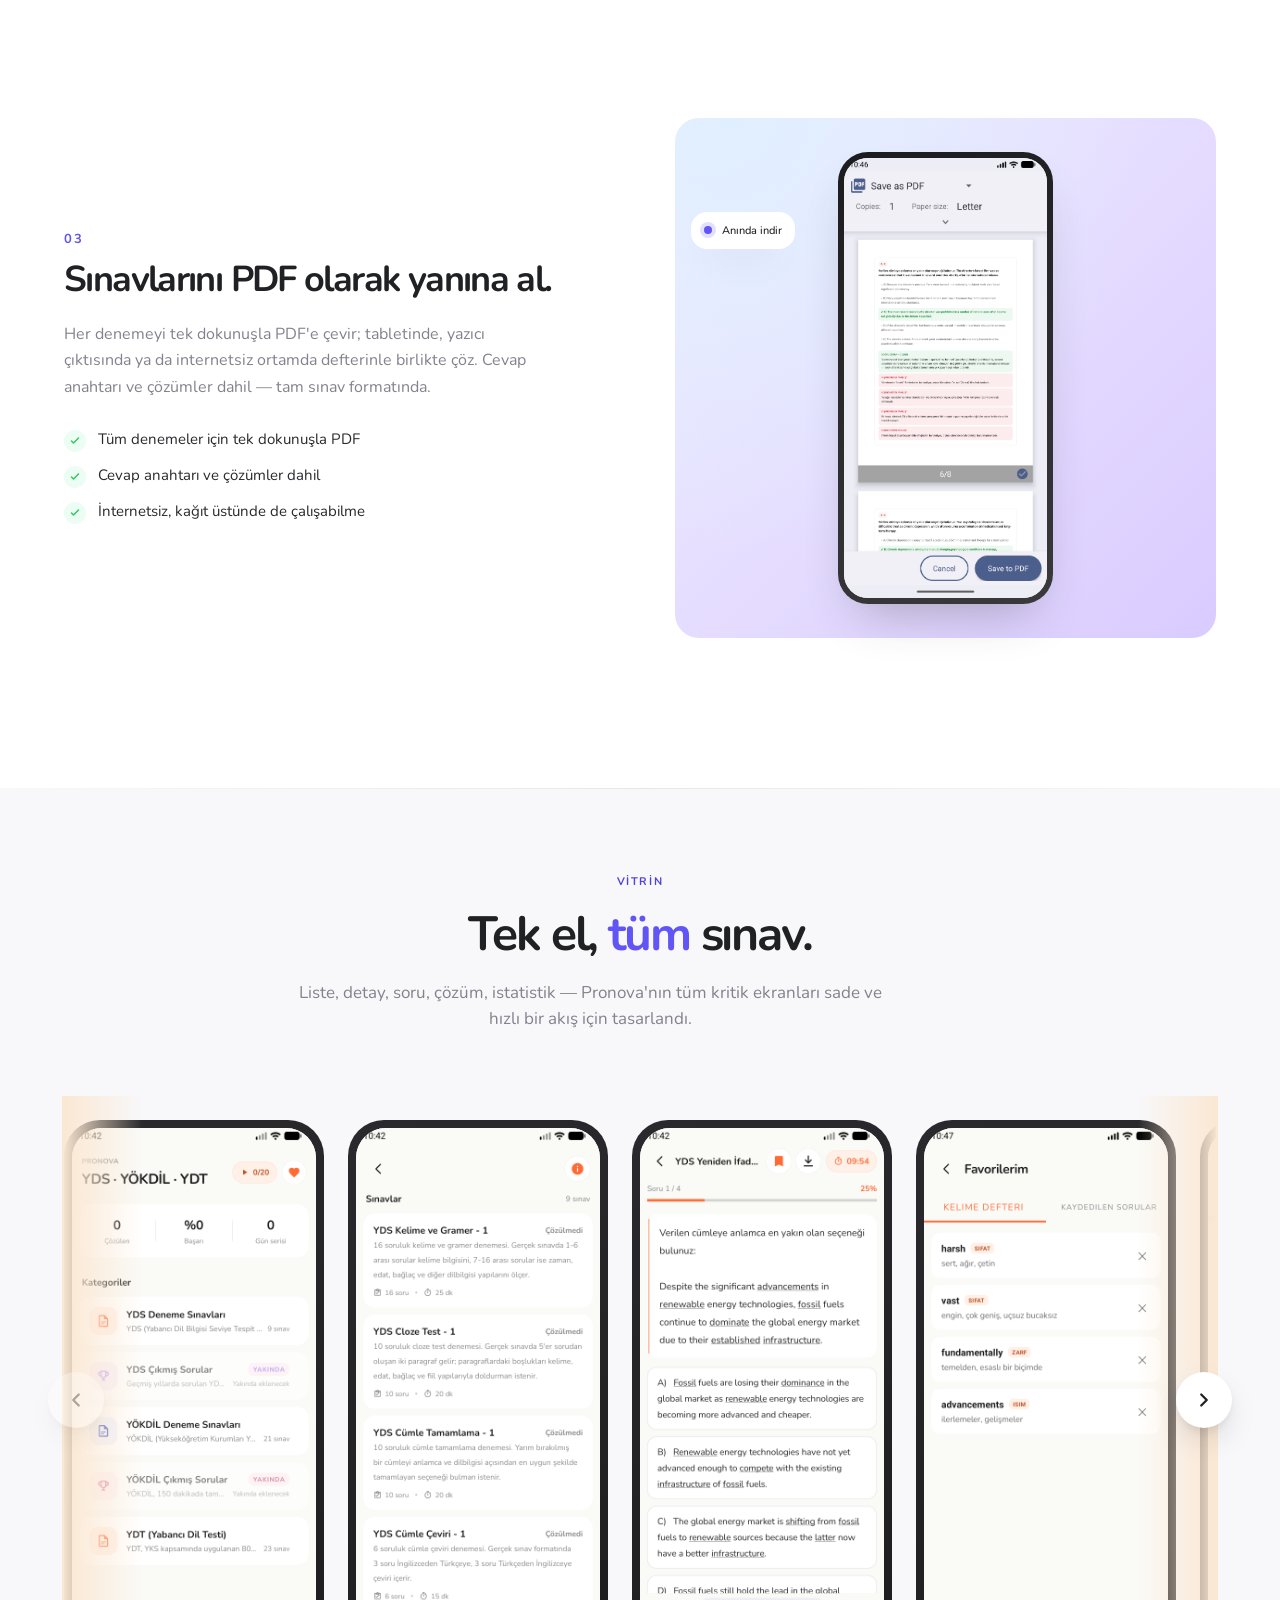
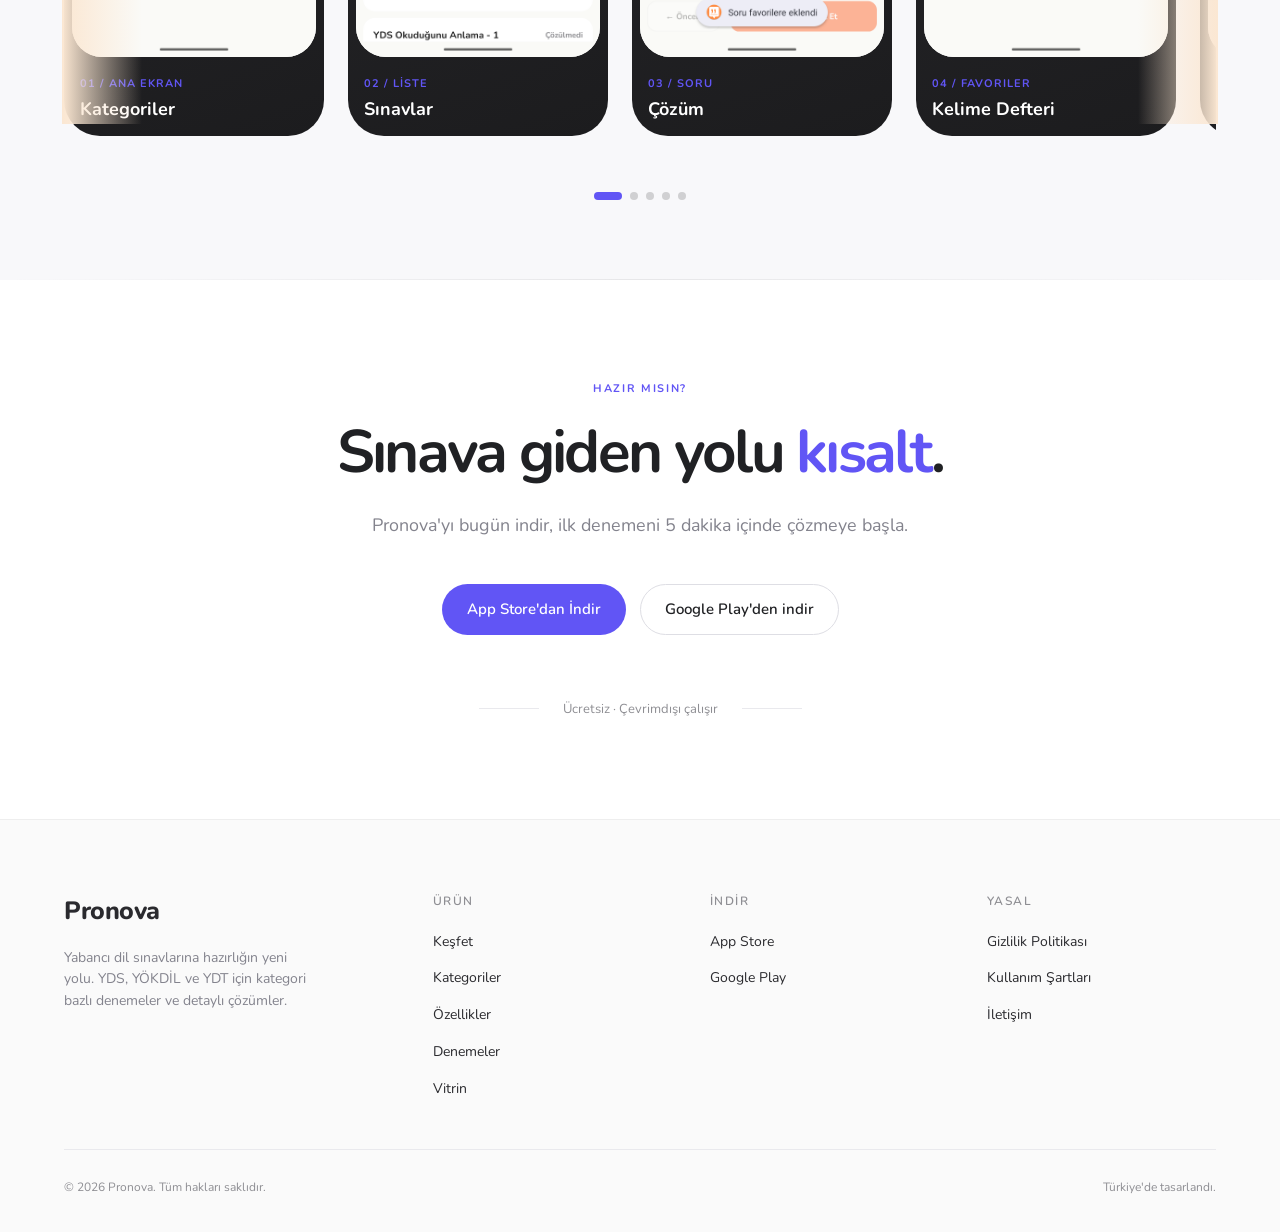
==== commit 03d5e141: "Link Business English from homepage" ====
--- a/index.html
+++ b/index.html
@@ -1196,7 +1196,7 @@
         </div>
 
         <div class="study-pills" aria-label="Pronova özellikleri">
-          <a href="#kategoriler">YDS denemeleri ↗</a><a href="#kategoriler">YÖKDİL</a><a href="#kategoriler">YDT</a><a href="#ozellikler">Detaylı çözümler</a><a href="#ozellikler">Kelime defteri</a><a href="#vitrin">PDF indir</a><a href="english-studio/">English Studio · A2 / B1 / B2 ↗</a>
+          <a href="#kategoriler">YDS denemeleri ↗</a><a href="#kategoriler">YÖKDİL</a><a href="#kategoriler">YDT</a><a href="#ozellikler">Detaylı çözümler</a><a href="#ozellikler">Kelime defteri</a><a href="#vitrin">PDF indir</a><a href="english-studio/">English Studio · A2 / B1 / B2 ↗</a><a href="business-english/">Business English ↗</a>
         </div>
 
       </div>
